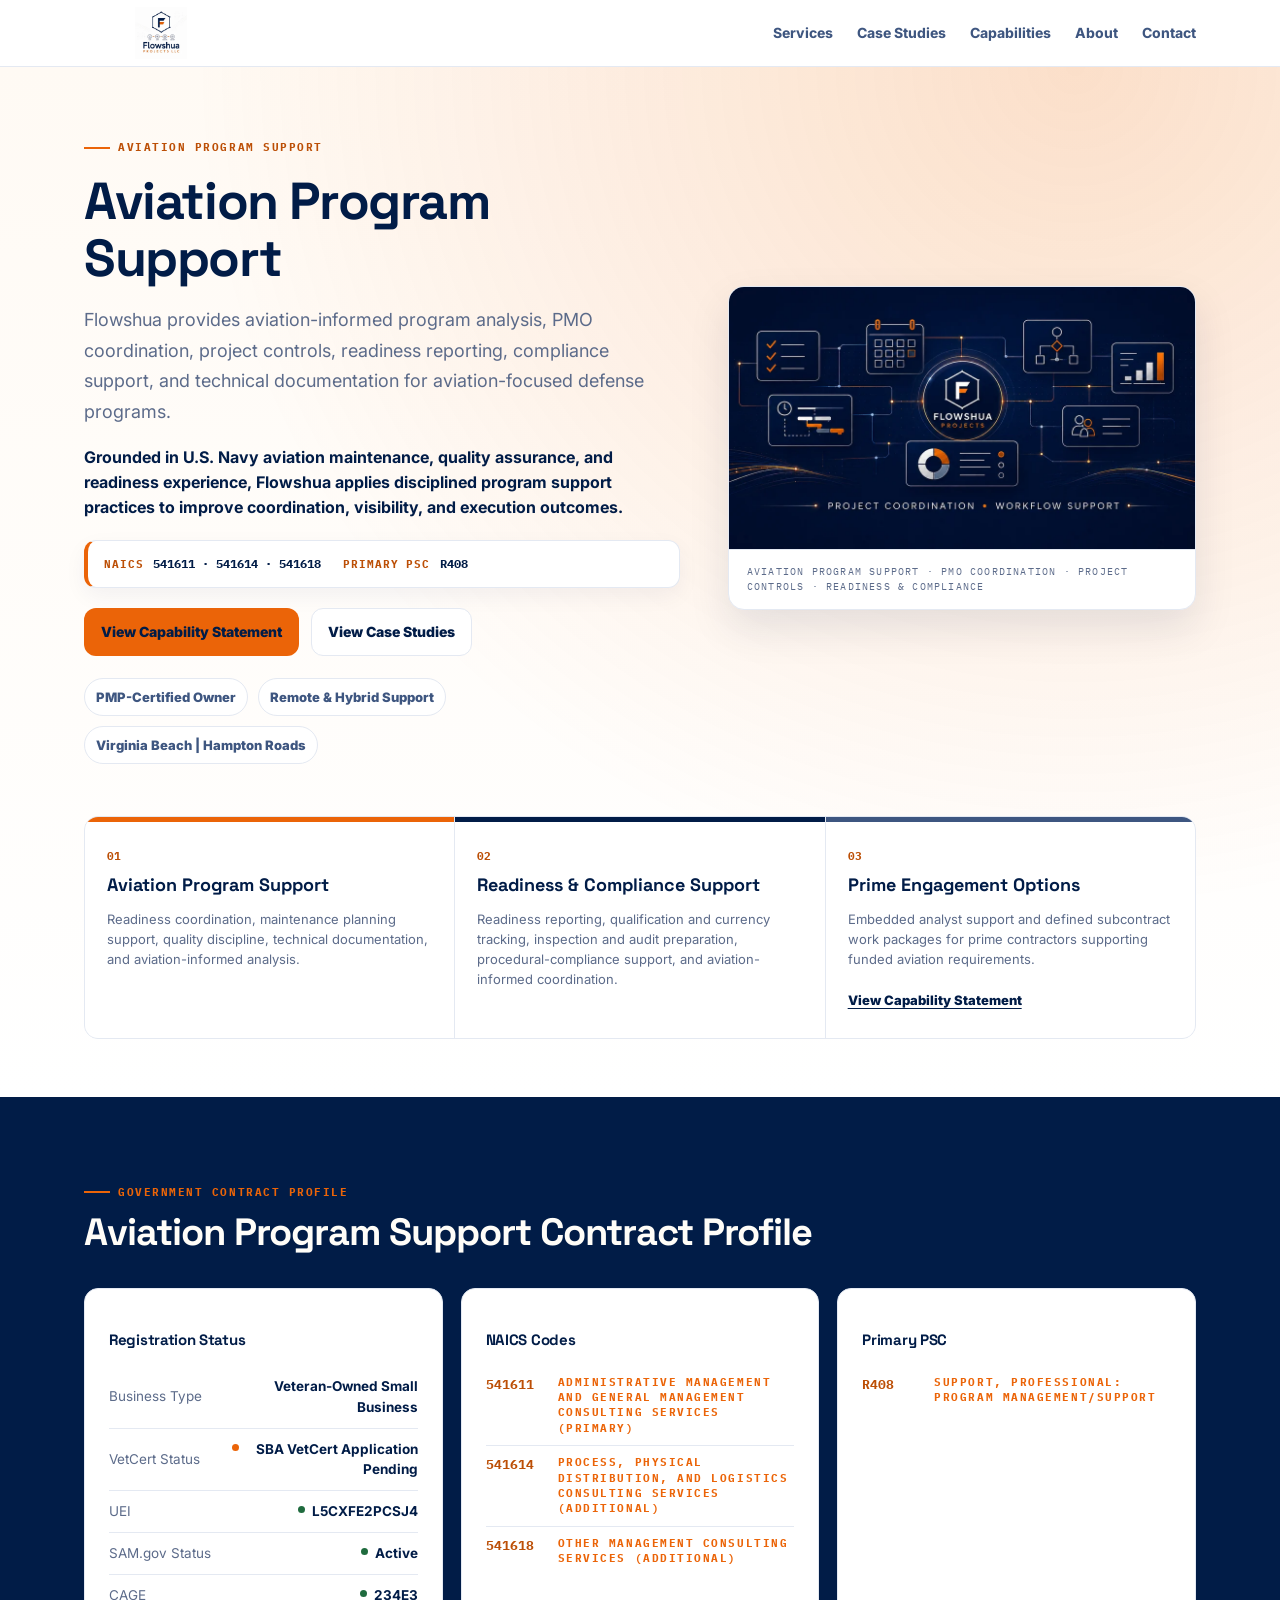
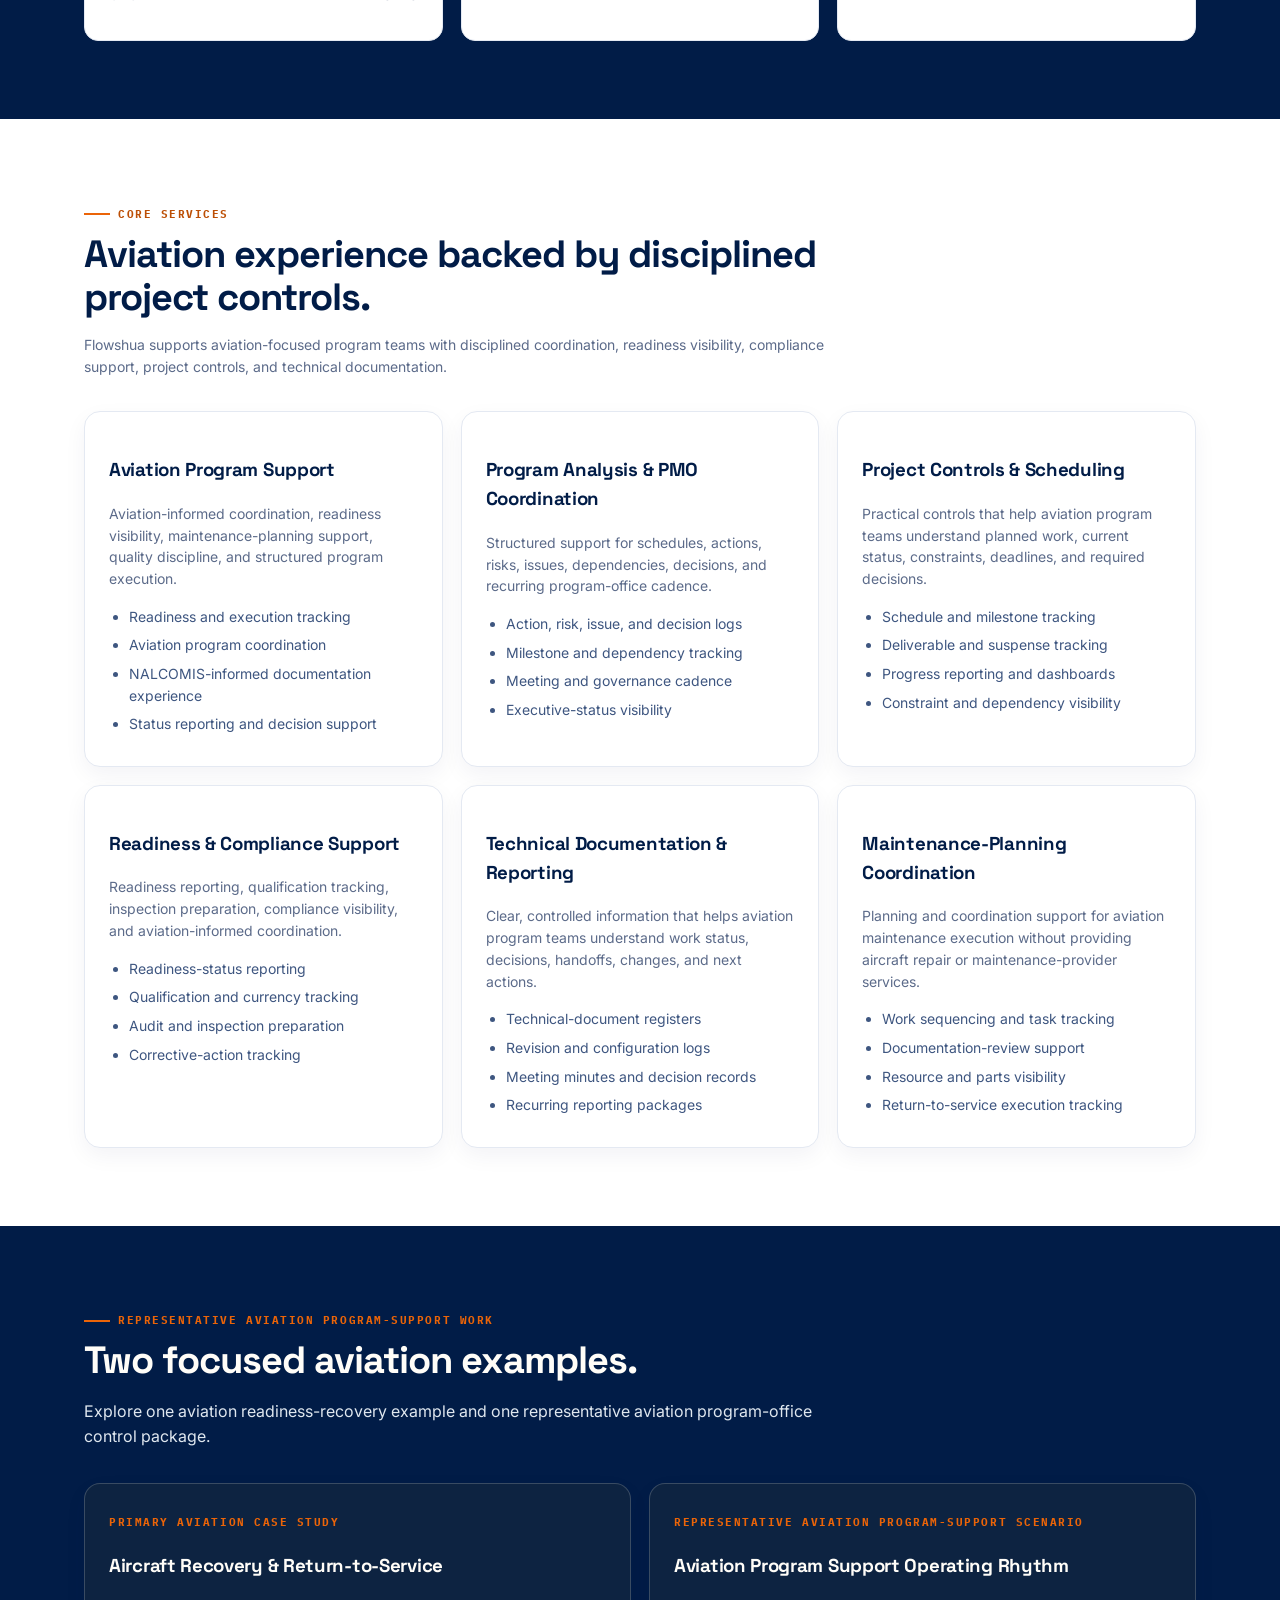
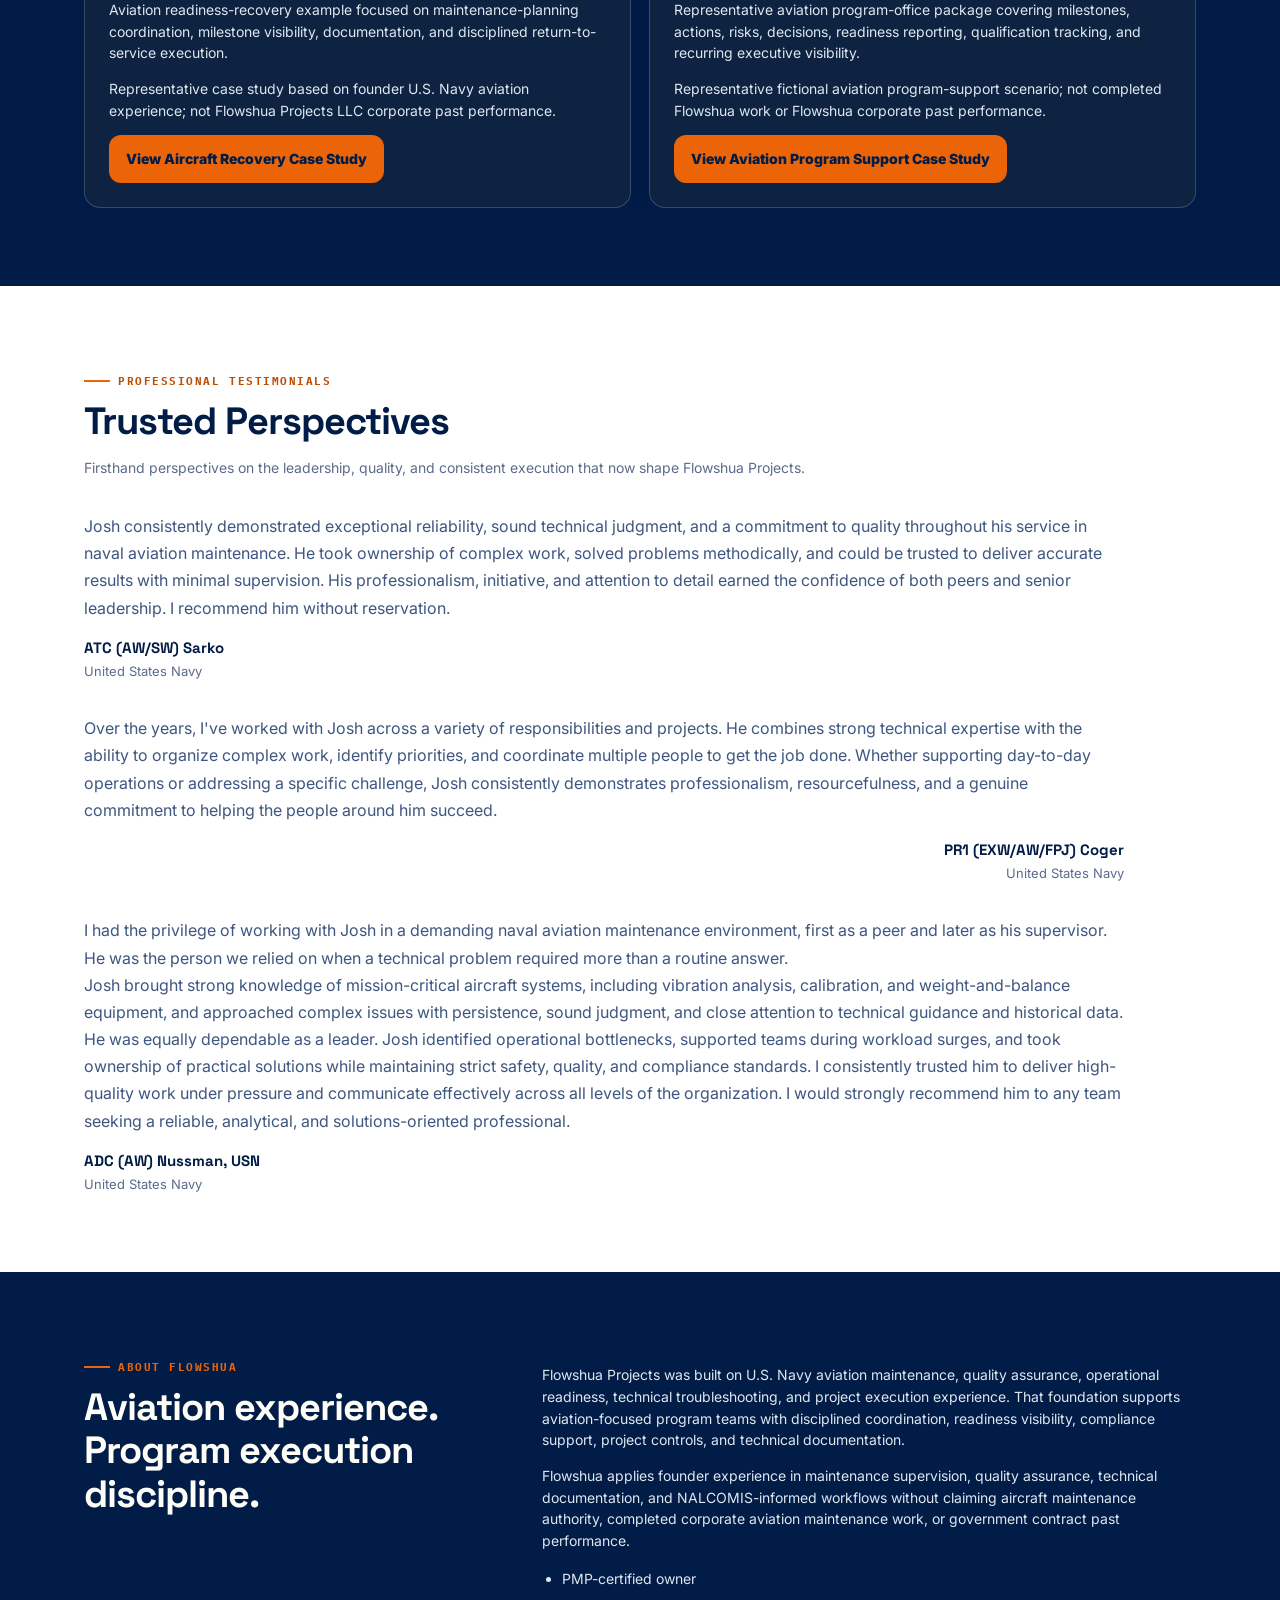
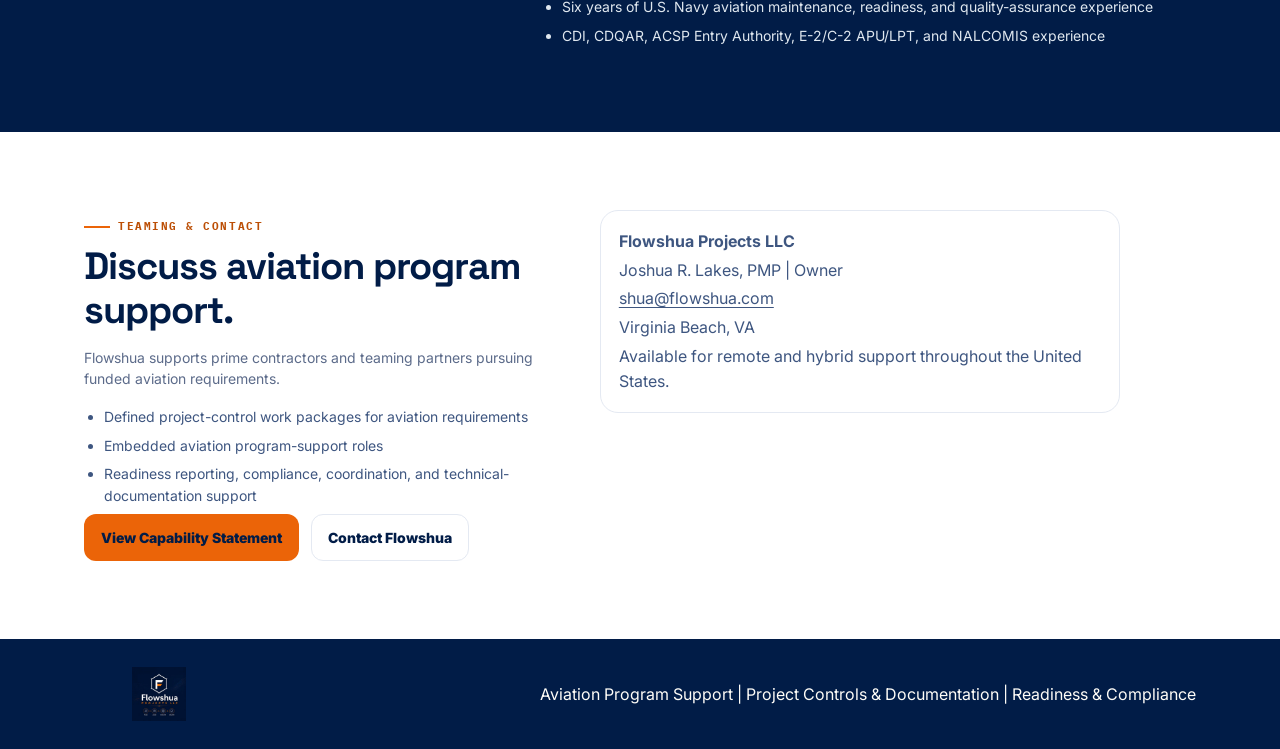
==== index.html @ 69e91bd9 "fix: finalize public aviation site consistency" ====
<!doctype html>
<html lang="en">
<head>
<meta charset="utf-8">
<meta name="viewport" content="width=device-width,initial-scale=1">
<meta name="description" content="Aviation-informed program analysis, PMO coordination, project controls, readiness reporting, compliance support, and technical documentation for aviation-focused defense programs.">
<title>Aviation Program Support | Flowshua Projects</title>
<link rel="canonical" href="https://flowshua.com/">
<meta property="og:type" content="website">
<meta property="og:site_name" content="Flowshua Projects">
<meta property="og:locale" content="en_US">
<meta property="og:title" content="Aviation Program Support | Flowshua Projects">
<meta property="og:description" content="Aviation-informed program analysis, PMO coordination, project controls, readiness reporting, compliance support, and technical documentation for aviation-focused defense programs.">
<meta property="og:url" content="https://flowshua.com/">
<meta property="og:image" content="https://flowshua.com/FLOWSHUA%20Thick%20Banner.PNG">
<meta property="og:image:secure_url" content="https://flowshua.com/FLOWSHUA%20Thick%20Banner.PNG">
<meta property="og:image:type" content="image/png">
<meta property="og:image:width" content="1672">
<meta property="og:image:height" content="941">
<meta property="og:image:alt" content="Flowshua Projects aviation and program support banner">
<meta name="twitter:card" content="summary_large_image">
<meta name="twitter:title" content="Aviation Program Support | Flowshua Projects">
<meta name="twitter:description" content="Aviation-informed program analysis, PMO coordination, project controls, readiness reporting, compliance support, and technical documentation for aviation-focused defense programs.">
<meta name="twitter:url" content="https://flowshua.com/">
<meta name="twitter:image" content="https://flowshua.com/FLOWSHUA%20Thick%20Banner.PNG">
<meta name="twitter:image:alt" content="Flowshua Projects aviation and program support banner">
<script type="application/ld+json">
{
  "@context": "https://schema.org",
  "@type": "Organization",
  "name": "Flowshua Projects LLC",
  "url": "https://flowshua.com/",
  "logo": "https://flowshua.com/assets/optimized/flowshua-logo-320.webp",
  "email": "shua@flowshua.com",
  "address": {
    "@type": "PostalAddress",
    "addressLocality": "Virginia Beach",
    "addressRegion": "Virginia",
    "addressCountry": "US"
  },
  "identifier": {
    "@type": "PropertyValue",
    "propertyID": "UEI",
    "value": "L5CXFE2PCSJ4"
  },
  "naics": [
    "541611",
    "541614",
    "541618"
  ]
}
</script>
<link rel="icon" href="favicon.ico" sizes="any">
<link rel="icon" type="image/png" sizes="32x32" href="assets/favicon-32x32.png">
<link rel="apple-touch-icon" sizes="180x180" href="assets/apple-touch-icon.png">
<link rel="preconnect" href="https://fonts.googleapis.com">
<link rel="preconnect" href="https://fonts.gstatic.com" crossorigin>
<link href="https://fonts.googleapis.com/css2?family=Space+Grotesk:wght@500;600;700&family=Inter:wght@400;500;600;700&family=IBM+Plex+Mono:wght@500;600&display=swap" rel="stylesheet">
<link rel="stylesheet" href="assets/site.css">
<style>
.home-positioning-grid{grid-template-columns:repeat(3,1fr)}
.home-positioning-grid .value-item{border-top:5px solid var(--taupe)}
.home-positioning-grid .aviation-positioning{border-top-color:var(--orange)}
.home-positioning-grid .readiness-positioning{border-top-color:var(--charcoal)}
.home-positioning-grid .prime-positioning{border-top-color:var(--mocha)}
.home-positioning-grid .value-item h2{font-size:18px}
.home-positioning-grid .value-item a{display:inline-flex;margin-top:8px;color:var(--charcoal);font-size:13px;font-weight:850;text-decoration:underline;text-underline-offset:3px}
@media(max-width:820px){.home-positioning-grid{grid-template-columns:1fr}}
</style>
</head>
<body>
<a class="skip-link" href="#main-content">Skip to main content</a>
<header class="site-header">
<div class="wrap nav-inner">
<a class="brand" href="index.html#home" aria-label="Flowshua home">
<img class="brand-logo" src="assets/optimized/flowshua-logo-320.webp" alt="Flowshua Projects logo" width="154" height="52" decoding="async">
</a>
<nav class="nav-links" id="site-links" aria-label="Main navigation">
<a href="index.html#approach">Services</a>
<a href="index.html#portfolio">Case Studies</a>
<a href="/government/">Capabilities</a>
<a href="index.html#about">About</a>
<a href="index.html#contact">Contact</a>
</nav>
<button class="mobile-menu" data-mobile-menu aria-label="Open navigation" aria-expanded="false" aria-controls="site-links">☰</button>
</div>
</header>
<main id="main-content" tabindex="-1">
<section class="hero" id="home">
<div class="wrap hero-top">
<div>
<div class="eyebrow">Aviation Program Support</div>
<h1 id="hero-title">Aviation Program Support</h1>
<p class="lead">Flowshua provides aviation-informed program analysis, PMO coordination, project controls, readiness reporting, compliance support, and technical documentation for aviation-focused defense programs.</p>
<p><strong>Grounded in U.S. Navy aviation maintenance, quality assurance, and readiness experience, Flowshua applies disciplined program support practices to improve coordination, visibility, and execution outcomes.</strong></p>
<dl class="hero-contract-codes" aria-label="Primary federal contracting codes">
<div><dt>NAICS</dt><dd>541611 · 541614 · 541618</dd></div>
<div><dt>Primary PSC</dt><dd>R408</dd></div>
</dl>
<div class="hero-actions">
<a class="button primary" href="/government/" aria-label="View the Flowshua Aviation Program Support Capability Statement">View Capability Statement</a>
<a class="button secondary" href="#portfolio" aria-label="View Flowshua case studies">View Case Studies</a>
</div>
<ul class="cred-row" aria-label="Flowshua credibility highlights">
<li>PMP-Certified Owner</li><li>Remote &amp; Hybrid Support</li><li>Virginia Beach | Hampton Roads</li>
</ul>
</div>
<div class="hero-banner-panel">
<div class="hero-banner-frame"><img src="assets/optimized/flowshua-banner-960.webp" alt="Flowshua aviation program support workflow graphic" width="960" height="540" decoding="async"></div>
<div class="hero-banner-cap">Aviation Program Support · PMO Coordination · Project Controls · Readiness &amp; Compliance</div>
</div>
</div>
<div class="wrap">
<div class="value-grid home-positioning-grid">
<div class="value-item aviation-positioning"><div class="num">01</div><h2>Aviation Program Support</h2><p>Readiness coordination, maintenance planning support, quality discipline, technical documentation, and aviation-informed analysis.</p></div>
<div class="value-item readiness-positioning"><div class="num">02</div><h2>Readiness &amp; Compliance Support</h2><p>Readiness reporting, qualification and currency tracking, inspection and audit preparation, procedural-compliance support, and aviation-informed coordination.</p></div>
<div class="value-item prime-positioning"><div class="num">03</div><h2>Prime Engagement Options</h2><p>Embedded analyst support and defined subcontract work packages for prime contractors supporting funded aviation requirements.</p><a href="/government/">View Capability Statement</a></div>
</div>
</div>
</section>

<section class="section dark" aria-labelledby="federal-profile-title">
<div class="wrap">
<div class="section-head">
<div class="eyebrow">Government Contract Profile</div>
<h2 id="federal-profile-title">Aviation Program Support Contract Profile</h2>
</div>
<div class="gov-teaser-grid">
<div class="gov-teaser-card">
<h3>Registration Status</h3>
<div class="gov-teaser-row"><span class="k">Business Type</span><span class="v">Veteran-Owned Small Business</span></div>
<div class="gov-teaser-row"><span class="k">VetCert Status</span><span class="v pending"><span class="dot"></span>SBA VetCert Application Pending</span></div>
<div class="gov-teaser-row"><span class="k">UEI</span><span class="v active"><span class="dot"></span>L5CXFE2PCSJ4</span></div>
<div class="gov-teaser-row"><span class="k">SAM.gov Status</span><span class="v active"><span class="dot"></span>Active</span></div>
<div class="gov-teaser-row"><span class="k">CAGE</span><span class="v active"><span class="dot"></span>234E3</span></div>
</div>
<div class="gov-teaser-card">
<h3>NAICS Codes</h3>
<div class="gov-teaser-naics"><span class="code">541611</span><span class="label">Administrative Management and General Management Consulting Services (Primary)</span></div>
<div class="gov-teaser-naics"><span class="code">541614</span><span class="label">Process, Physical Distribution, and Logistics Consulting Services (Additional)</span></div>
<div class="gov-teaser-naics"><span class="code">541618</span><span class="label">Other Management Consulting Services (Additional)</span></div>
</div>
<div class="gov-teaser-card">
<h3>Primary PSC</h3>
<div class="gov-teaser-naics"><span class="code">R408</span><span class="label">Support, Professional: Program Management/Support</span></div>
</div>
</div>
</div>
</section>

<section class="section" id="approach">
<div class="wrap">
<div class="section-head">
<div class="eyebrow">Core Services</div>
<h2>Aviation experience backed by disciplined project controls.</h2>
<p class="muted">Flowshua supports aviation-focused program teams with disciplined coordination, readiness visibility, compliance support, project controls, and technical documentation.</p>
</div>
<div class="grid-3 service-grid">
<article class="card service-card"><h3>Aviation Program Support</h3><p class="muted">Aviation-informed coordination, readiness visibility, maintenance-planning support, quality discipline, and structured program execution.</p><ul><li>Readiness and execution tracking</li><li>Aviation program coordination</li><li>NALCOMIS-informed documentation experience</li><li>Status reporting and decision support</li></ul></article>
<article class="card service-card"><h3>Program Analysis &amp; PMO Coordination</h3><p class="muted">Structured support for schedules, actions, risks, issues, dependencies, decisions, and recurring program-office cadence.</p><ul><li>Action, risk, issue, and decision logs</li><li>Milestone and dependency tracking</li><li>Meeting and governance cadence</li><li>Executive-status visibility</li></ul></article>
<article class="card service-card"><h3>Project Controls &amp; Scheduling</h3><p class="muted">Practical controls that help aviation program teams understand planned work, current status, constraints, deadlines, and required decisions.</p><ul><li>Schedule and milestone tracking</li><li>Deliverable and suspense tracking</li><li>Progress reporting and dashboards</li><li>Constraint and dependency visibility</li></ul></article>
<article class="card service-card"><h3>Readiness &amp; Compliance Support</h3><p class="muted">Readiness reporting, qualification tracking, inspection preparation, compliance visibility, and aviation-informed coordination.</p><ul><li>Readiness-status reporting</li><li>Qualification and currency tracking</li><li>Audit and inspection preparation</li><li>Corrective-action tracking</li></ul></article>
<article class="card service-card"><h3>Technical Documentation &amp; Reporting</h3><p class="muted">Clear, controlled information that helps aviation program teams understand work status, decisions, handoffs, changes, and next actions.</p><ul><li>Technical-document registers</li><li>Revision and configuration logs</li><li>Meeting minutes and decision records</li><li>Recurring reporting packages</li></ul></article>
<article class="card service-card"><h3>Maintenance-Planning Coordination</h3><p class="muted">Planning and coordination support for aviation maintenance execution without providing aircraft repair or maintenance-provider services.</p><ul><li>Work sequencing and task tracking</li><li>Documentation-review support</li><li>Resource and parts visibility</li><li>Return-to-service execution tracking</li></ul></article>
</div>
</div>
</section>

<section class="section dark" id="portfolio">
<div class="wrap">
<div class="section-head"><div class="eyebrow">Representative Aviation Program-Support Work</div><h2>Two focused aviation examples.</h2><p>Explore one aviation readiness-recovery example and one representative aviation program-office control package.</p></div>
<div class="grid-2 case-grid">
<article class="card case-card"><div class="label">Primary Aviation Case Study</div><h3>Aircraft Recovery &amp; Return-to-Service</h3><p class="muted">Aviation readiness-recovery example focused on maintenance-planning coordination, milestone visibility, documentation, and disciplined return-to-service execution.</p><p class="note">Representative case study based on founder U.S. Navy aviation experience; not Flowshua Projects LLC corporate past performance.</p><a class="button bronze" href="aircraft-return-to-service/">View Aircraft Recovery Case Study</a></article>
<article class="card case-card"><div class="label">Representative Aviation Program-Support Scenario</div><h3>Aviation Program Support Operating Rhythm</h3><p class="muted">Representative aviation program-office package covering milestones, actions, risks, decisions, readiness reporting, qualification tracking, and recurring executive visibility.</p><p class="note">Representative fictional aviation program-support scenario; not completed Flowshua work or Flowshua corporate past performance.</p><a class="button bronze" href="program-support-operating-rhythm/">View Aviation Program Support Case Study</a></article>
</div>
</div>
</section>
<section class="section testimonials" id="testimonials" aria-labelledby="testimonials-title">
<div class="wrap">
<div class="section-head">
<div class="eyebrow">Professional Testimonials</div>
<h2 id="testimonials-title">Trusted Perspectives</h2>
<p class="muted">Firsthand perspectives on the leadership, quality, and consistent execution that now shape Flowshua Projects.</p>
</div>
<div class="testimonial-grid">
<figure class="testimonial-entry">
<blockquote><p>Josh consistently demonstrated exceptional reliability, sound technical judgment, and a commitment to quality throughout his service in naval aviation maintenance. He took ownership of complex work, solved problems methodically, and could be trusted to deliver accurate results with minimal supervision. His professionalism, initiative, and attention to detail earned the confidence of both peers and senior leadership. I recommend him without reservation.</p></blockquote>
<figcaption>
<strong>ATC (AW/SW) Sarko</strong>
<span>United States Navy</span>
</figcaption>
</figure>
<figure class="testimonial-entry">
<blockquote><p>Over the years, I've worked with Josh across a variety of responsibilities and projects. He combines strong technical expertise with the ability to organize complex work, identify priorities, and coordinate multiple people to get the job done. Whether supporting day-to-day operations or addressing a specific challenge, Josh consistently demonstrates professionalism, resourcefulness, and a genuine commitment to helping the people around him succeed.</p></blockquote>
<figcaption>
<strong>PR1 (EXW/AW/FPJ) Coger</strong>
<span>United States Navy</span>
</figcaption>
</figure>
<figure class="testimonial-entry">
<blockquote><p>I had the privilege of working with Josh in a demanding naval aviation maintenance environment, first as a peer and later as his supervisor. He was the person we relied on when a technical problem required more than a routine answer.</p><p>Josh brought strong knowledge of mission-critical aircraft systems, including vibration analysis, calibration, and weight-and-balance equipment, and approached complex issues with persistence, sound judgment, and close attention to technical guidance and historical data.</p><p>He was equally dependable as a leader. Josh identified operational bottlenecks, supported teams during workload surges, and took ownership of practical solutions while maintaining strict safety, quality, and compliance standards. I consistently trusted him to deliver high-quality work under pressure and communicate effectively across all levels of the organization. I would strongly recommend him to any team seeking a reliable, analytical, and solutions-oriented professional.</p></blockquote>
<figcaption>
<strong>ADC (AW) Nussman, USN</strong>
<span>United States Navy</span>
</figcaption>
</figure>
</div>
</div>
</section>
<section class="section dark" id="about"><div class="wrap info-grid"><div><div class="eyebrow">About Flowshua</div><h2>Aviation experience. Program execution discipline.</h2></div><div><p class="muted">Flowshua Projects was built on U.S. Navy aviation maintenance, quality assurance, operational readiness, technical troubleshooting, and project execution experience. That foundation supports aviation-focused program teams with disciplined coordination, readiness visibility, compliance support, project controls, and technical documentation.</p><p class="muted">Flowshua applies founder experience in maintenance supervision, quality assurance, technical documentation, and NALCOMIS-informed workflows without claiming aircraft maintenance authority, completed corporate aviation maintenance work, or government contract past performance.</p><ul class="credential-list"><li>PMP-certified owner</li><li>Six years of U.S. Navy aviation maintenance, readiness, and quality-assurance experience</li><li>CDI, CDQAR, ACSP Entry Authority, E-2/C-2 APU/LPT, and NALCOMIS experience</li></ul></div></div></section>
<section class="section" id="contact"><div class="wrap contact-grid"><div><div class="eyebrow">Teaming &amp; Contact</div><h2>Discuss aviation program support.</h2><p class="muted">Flowshua supports prime contractors and teaming partners pursuing funded aviation requirements.</p><ul class="credential-list"><li>Defined project-control work packages for aviation requirements</li><li>Embedded aviation program-support roles</li><li>Readiness reporting, compliance, coordination, and technical-documentation support</li></ul><div class="actions"><a class="button primary" href="/government/">View Capability Statement</a><a class="button secondary" href="mailto:shua@flowshua.com">Contact Flowshua</a></div></div><div><div class="contact-card"><strong>Flowshua Projects LLC</strong><span>Joshua R. Lakes, PMP | Owner</span><a href="mailto:shua@flowshua.com">shua@flowshua.com</a><span>Virginia Beach, VA</span><span>Available for remote and hybrid support throughout the United States.</span></div></div></div></section>
</main>
<footer class="site-footer"><div class="wrap foot"><img class="footer-logo" src="assets/optimized/flowshua-logo-dark-320.webp" alt="Flowshua Projects aviation program support company logo" width="150" height="54" loading="lazy" decoding="async"><span>Aviation Program Support | Project Controls &amp; Documentation | Readiness &amp; Compliance</span></div></footer>
<script src="assets/site.js"></script>
</body>
</html>
---- assets/site.css ----
:root{--charcoal:#011C47;--mocha:#3E5680;--bronze:#EB6408;--bronze-text:#EB6408;--orange-text:#BC4F06;--sand:#FBD9BC;--orange:#EB6408;--ivory:#FFFFFF;--taupe:#E4E9F2;--stone:#5C6B8A;--paper:#FFFFFF;--bg-tint:#F5F7FB;--ok-bg:#E3F3E9;--ok:#1F6B3E;--watch-bg:#FDEFD9;--watch:#8A4A0A;--risk-bg:#FBE3DD;--risk:#8C2E1E;--review-bg:#E9EEF6;--review:#2F4569;--shadow:0 18px 42px rgba(1,28,71,.10)}
*{box-sizing:border-box}html{scroll-behavior:smooth}body{margin:0;font-family:Inter,ui-sans-serif,system-ui,-apple-system,BlinkMacSystemFont,"Segoe UI",sans-serif;background:var(--ivory);color:var(--charcoal);line-height:1.55}a{color:inherit;text-decoration:none}img{max-width:100%;height:auto}.wrap{max-width:1160px;margin:0 auto;padding:0 24px}.site-header{position:sticky;top:0;z-index:30;background:rgba(255,255,255,.92);backdrop-filter:blur(14px);border-bottom:1px solid var(--taupe)}.nav-inner{height:66px;display:flex;align-items:center;justify-content:space-between;gap:22px}.brand{display:flex;align-items:center;gap:12px;font-weight:850}.brand-logo{display:block;width:154px;max-height:52px;object-fit:contain}.footer-logo{width:150px;max-height:54px;object-fit:contain}.nav-links{display:flex;gap:24px;align-items:center;font-size:14px;font-weight:750;color:var(--mocha)}.nav-links a:hover{color:var(--orange-text)}.mobile-menu{display:none;background:transparent;border:0;color:var(--charcoal);font-size:26px}.button,.nav-cta{display:inline-flex;align-items:center;justify-content:center;gap:8px;border-radius:12px;padding:12px 16px;font-weight:850;font-size:14px;border:1px solid transparent;cursor:pointer;transition:transform .18s ease,box-shadow .18s ease,border-color .18s ease,background .18s ease}.button.primary,.nav-cta,.button.bronze{background:var(--orange);color:var(--charcoal)}.button.secondary{background:var(--paper);border-color:var(--taupe);color:var(--charcoal)}.button:hover,.nav-cta:hover,.card:hover{transform:translateY(-2px);box-shadow:var(--shadow)}:focus-visible{outline:3px solid rgba(235,100,8,.55);outline-offset:3px}.hero{padding:64px 0 58px;background:radial-gradient(circle at 85% 8%,rgba(235,100,8,.10),transparent 30%),linear-gradient(180deg,#fbfcfe,var(--ivory))}.hero-grid,.hero-top{display:grid;grid-template-columns:1.12fr .88fr;gap:48px;align-items:center}h1,h2,h3{font-family:'Space Grotesk',Inter,ui-sans-serif,sans-serif}.eyebrow,.label{display:inline-flex;align-items:center;gap:8px;text-transform:uppercase;letter-spacing:.14em;color:var(--orange-text);font-size:11px;font-weight:700;font-family:'IBM Plex Mono',ui-monospace,monospace}.eyebrow:before{content:"";width:26px;height:2px;background:var(--bronze)}h1{font-size:clamp(34px,4.6vw,52px);line-height:1.1;letter-spacing:-1.4px;margin:16px 0 18px}h2{font-size:clamp(26px,3.2vw,38px);line-height:1.15;letter-spacing:-1px;margin:10px 0 12px}h3{letter-spacing:-.3px}.lead{font-size:18px;color:var(--stone);max-width:680px;line-height:1.7}.hero-actions,.actions{display:flex;flex-wrap:wrap;gap:12px}.note,.muted{color:var(--stone);font-size:14px}.section{padding:78px 0}.section.alt,.tint{background:var(--bg-tint)}.section.dark{background:var(--charcoal);color:#fffdf8}.section.dark .eyebrow,.section.dark .label{color:var(--bronze)}.section.dark .muted,.section.dark p,.section.dark .credential-list{color:#dfe7ef}.section-head{max-width:760px;margin-bottom:34px}.grid-3{display:grid;grid-template-columns:repeat(3,1fr);gap:18px}.grid-4{display:grid;grid-template-columns:repeat(4,1fr);gap:18px}.grid-2{display:grid;grid-template-columns:repeat(2,1fr);gap:18px}.card{background:var(--paper);border:1px solid var(--taupe);border-radius:16px;padding:24px;box-shadow:0 8px 22px rgba(1,28,71,.05);transition:.18s ease}.check-list{margin:14px 0 0;padding-left:20px;color:var(--mocha);font-weight:750}.check-list li{margin:7px 0}.dark .card{background:#0d2341;border-color:rgba(255,253,248,.18)}.tags{display:flex;flex-wrap:wrap;gap:8px;margin:16px 0}.tag{background:#FDEFD9;border:1px solid var(--taupe);color:var(--mocha);border-radius:999px;padding:6px 9px;font-size:12px;font-weight:800}.status{display:inline-flex;align-items:center;gap:6px;border-radius:999px;padding:6px 9px;font-size:12px;font-weight:850}.status.ok{background:var(--ok-bg);color:var(--ok)}.status.watch{background:var(--watch-bg);color:var(--watch)}.status.risk{background:var(--risk-bg);color:var(--risk)}.status.review{background:var(--review-bg);color:var(--review)}.featured{background:var(--paper);border:1px solid var(--taupe);border-radius:24px;padding:24px;margin-bottom:26px}.segmented{display:grid;grid-template-columns:repeat(3,1fr);gap:8px;margin-bottom:18px}.segmented button,.tab-list button,.phase-list button{border:1px solid var(--taupe);background:var(--paper);border-radius:12px;padding:11px 12px;color:var(--mocha);font-weight:850;cursor:pointer}.segmented button[aria-selected=true],.tab-list button[aria-selected=true],.phase-list button[aria-selected=true]{background:var(--charcoal);color:#fff;border-color:var(--charcoal)}.project-shell{padding:50px 0}.project-hero{background:linear-gradient(180deg,#fffaf4,var(--ivory));border-bottom:1px solid var(--taupe);padding:56px 0}.boundary{background:#FDEFD9;border:1px solid var(--sand);border-radius:16px;padding:16px;color:var(--mocha)}.info-grid{display:grid;grid-template-columns:.8fr 1.2fr;gap:22px;align-items:start}.related{display:grid;grid-template-columns:repeat(2,1fr);gap:18px}.site-footer{background:var(--charcoal);color:#fffdf8;padding:28px 0}.foot{display:flex;align-items:center;justify-content:space-between;gap:16px;flex-wrap:wrap}.doc-grid{display:grid;grid-template-columns:repeat(5,1fr);gap:14px}.doc-icon{font-size:34px;background:#FDEFD9;border-radius:14px;padding:20px;text-align:center}.logo-panel{background:var(--paper);border:1px solid var(--taupe);border-radius:24px;padding:28px;box-shadow:var(--shadow)}.hero-banner-panel{overflow:hidden;background:#fff;border:1px solid var(--taupe);border-radius:16px;box-shadow:var(--shadow);color:var(--charcoal)}.hero-banner-panel .muted{color:var(--stone)}.hero-banner-frame{overflow:hidden;background:#fff;margin-bottom:0}.hero-banner-frame img{display:block;width:100%;max-height:420px;object-fit:cover;object-position:center}.hero-banner-cap{padding:14px 18px;border-top:1px solid var(--taupe);font-family:'IBM Plex Mono',ui-monospace,monospace;font-size:10px;letter-spacing:.12em;text-transform:uppercase;color:var(--stone)}
@media(max-width:900px){.hero-grid,.hero-top,.info-grid,.grid-4,.grid-3,.grid-2,.related{grid-template-columns:1fr}.hero-banner-panel{margin-top:32px}.doc-grid{grid-template-columns:repeat(2,1fr)}.segmented{grid-template-columns:1fr}.nav-links,.nav-cta{display:none}.mobile-menu{display:block}.nav-links.mobile-open{display:flex;position:absolute;top:66px;left:0;right:0;flex-direction:column;align-items:stretch;background:var(--paper);padding:16px 24px;border-bottom:1px solid var(--taupe)}}@media(max-width:560px){.wrap{padding:0 16px}.hero,.section{padding:56px 0}.doc-grid{grid-template-columns:1fr}.brand-logo{width:132px}h1{letter-spacing:-1.5px}}
.help-list{display:grid;grid-template-columns:repeat(2,1fr);gap:12px}.help-list div{background:var(--paper);border:1px solid var(--taupe);border-radius:16px;padding:16px;color:var(--mocha);font-weight:750}.screenshot-stack{display:grid;gap:28px}.screenshot-card{background:var(--paper);border:1px solid var(--taupe);border-radius:24px;overflow:hidden;box-shadow:var(--shadow)}.screenshot-copy{padding:24px 24px 10px}.screenshot-card img{display:block;width:100%;border-top:1px solid var(--taupe);background:#fff}.download-row{display:flex;flex-wrap:wrap;gap:12px}@media(max-width:900px){.help-list{grid-template-columns:1fr}}
.cred-row{display:flex;flex-wrap:wrap;gap:10px;margin:22px 0 0;padding:0;list-style:none}.cred-row li{background:var(--paper);border:1px solid var(--taupe);border-radius:999px;color:var(--mocha);font-size:13px;font-weight:850;padding:8px 11px}.statement-section{padding:36px 0}.statement{font-size:clamp(20px,2.4vw,30px);line-height:1.35;margin:0;color:var(--charcoal);font-weight:850;max-width:980px}.service-grid{align-items:stretch}.service-card ul,.credential-list{margin:16px 0 0;padding-left:20px;color:var(--mocha);font-size:14px}.service-card li,.credential-list li{margin:7px 0}.tool-list{display:grid;grid-template-columns:repeat(6,1fr);gap:12px}.tool-list span{background:var(--paper);border:1px solid var(--taupe);border-radius:16px;padding:16px;text-align:center;font-weight:850;color:var(--mocha)}.case-grid{align-items:stretch}.flagship-card{margin-bottom:20px;border-color:rgba(245,124,32,.55);box-shadow:0 22px 52px rgba(0,0,0,.18)}.flagship-card h3{font-size:clamp(28px,3vw,40px);margin:10px 0}.secondary-case-grid{margin-top:0}.case-card dl,.data-list{margin:0}.case-card dt,.data-list dt{font-weight:900;color:var(--charcoal);margin-top:14px}.dark .case-card dt{color:#fffaf4}.case-card dd,.data-list dd{margin:4px 0 0;color:var(--stone);font-size:14px}.dark .case-card dd{color:#d7cec3}.contact-card{display:grid;gap:4px;background:var(--paper);border:1px solid var(--taupe);border-radius:18px;padding:18px;margin:18px 0;color:var(--mocha);max-width:520px}.contact-card a{text-decoration:underline;text-underline-offset:3px}.data-list{display:grid;grid-template-columns:minmax(110px,.48fr) 1fr;gap:10px 16px}.data-list dt{margin:0;color:var(--bronze)}.data-list dd{margin:0}.capability-box{display:flex;align-items:center;justify-content:space-between;gap:22px;background:var(--paper);border:1px solid var(--taupe);border-radius:24px;padding:28px;box-shadow:var(--shadow)}.gov-profile{background:var(--charcoal);color:#fffdf8;border-top:4px solid var(--orange);padding-bottom:68px}.gov-profile .section-head{margin-bottom:24px}.gov-profile .section-head h2{font-size:clamp(24px,2.8vw,36px)}.gov-profile .eyebrow,.gov-profile h2,.gov-profile .gov-codes-card .data-list dt,.gov-profile .gov-psc-card .data-list dt{color:var(--orange)}.gov-profile .eyebrow:before{background:var(--orange)}.gov-profile .card{background:rgba(20,52,90,.72);border-color:rgba(245,124,32,.38);box-shadow:none;padding:28px}.gov-profile .data-list dt{color:#f8f4ea}.gov-profile .credential-list,.gov-profile .data-list dd{color:#fffdf8}.gov-profile .muted,.gov-profile p{color:#dfe7ef}.gov-profile .credential-list li{color:#f8f4ea}.gov-profile-grid{align-items:stretch}.gov-psc-card{display:flex;flex-direction:column;justify-content:center}.differentiators{background:var(--ivory);padding-top:68px}.version-label{display:inline-flex;margin:12px 0 0;border:1px solid var(--taupe);border-radius:999px;padding:6px 10px;color:var(--mocha);font-size:13px;font-weight:850;background:var(--paper)}@media(max-width:1100px){.tool-list{grid-template-columns:repeat(3,1fr)}.service-grid{grid-template-columns:repeat(2,1fr)}}@media(max-width:900px){.capability-box{align-items:flex-start;flex-direction:column}.data-list{grid-template-columns:1fr}.tool-list{grid-template-columns:repeat(2,1fr)}}@media(max-width:560px){.tool-list{grid-template-columns:1fr}.cred-row li{width:100%}}

/* Homepage light hero + value grid + gov teaser */
.value-grid{display:grid;grid-template-columns:repeat(4,1fr);gap:1px;background:var(--taupe);border:1px solid var(--taupe);border-radius:14px;overflow:hidden;margin-top:52px}
.value-item{background:#fff;padding:26px 22px}
.value-item .num{font-family:'IBM Plex Mono',ui-monospace,monospace;font-size:11px;color:var(--orange-text);font-weight:700;margin-bottom:10px}
.value-item h2{font-family:'Space Grotesk',Inter,sans-serif;font-size:15px;font-weight:700;letter-spacing:normal;margin:0 0 8px}
.value-item p{font-size:13px;color:var(--stone);line-height:1.55}
@media(max-width:820px){.value-grid{grid-template-columns:repeat(2,1fr)}}
@media(max-width:520px){.value-grid{grid-template-columns:1fr}}
.gov-teaser-grid{display:grid;grid-template-columns:repeat(3,1fr);gap:18px;margin-top:32px}
.gov-teaser-card{background:#fff;border:1px solid var(--taupe);border-radius:14px;padding:24px;color:var(--charcoal)}
.gov-teaser-card h3{font-size:15px;font-weight:700;margin-bottom:14px}
.gov-teaser-row{display:flex;justify-content:space-between;align-items:center;gap:12px;padding:10px 0;border-top:1px solid var(--taupe);font-size:13.5px}
.gov-teaser-row:first-of-type{border-top:none}
.gov-teaser-row .k{color:var(--stone)}
.gov-teaser-row .v{font-weight:700;display:flex;align-items:flex-start;gap:7px;text-align:right;max-width:60%}
.gov-teaser-row .v .dot{width:7px;height:7px;border-radius:50%;margin-top:5px;flex:none}
.gov-teaser-row .v.pending .dot{background:var(--orange)}
.gov-teaser-row .v.active .dot{background:var(--ok)}
.gov-teaser-naics{padding:9px 0;border-top:1px solid var(--taupe);font-size:13px;display:flex;gap:12px}
.gov-teaser-naics:first-of-type{border-top:none}
.gov-teaser-naics .code{font-family:'IBM Plex Mono',ui-monospace,monospace;color:var(--orange-text);font-weight:700;flex:none;width:60px}
.gov-teaser-naics .label{color:var(--stone);line-height:1.4}
@media(max-width:900px){.gov-teaser-grid{grid-template-columns:1fr}}
.hero-contract-codes{display:flex;flex-wrap:wrap;gap:10px 22px;margin:20px 0;padding:14px 16px;background:var(--paper);border:1px solid var(--taupe);border-left:4px solid var(--orange);border-radius:12px;box-shadow:0 8px 22px rgba(1,28,71,.05)}
.hero-contract-codes div{display:flex;align-items:baseline;gap:10px}
.hero-contract-codes dt{font-family:'IBM Plex Mono',ui-monospace,monospace;color:var(--orange-text);font-size:11px;font-weight:700;letter-spacing:.08em;text-transform:uppercase}
.hero-contract-codes dd{margin:0;color:var(--charcoal);font-family:'IBM Plex Mono',ui-monospace,monospace;font-size:12px;font-weight:700}
@media(max-width:560px){.hero-contract-codes{display:grid;gap:8px}.hero-contract-codes div{align-items:flex-start}.hero-contract-codes dd{line-height:1.55}}
.contact-grid{display:grid;grid-template-columns:.9fr 1.1fr;gap:28px;align-items:start}.contact-grid .contact-card{margin-top:0}
@media(max-width:900px){.contact-grid{grid-template-columns:1fr}}

@media(max-width:900px){.service-grid{grid-template-columns:1fr}}
.testimonials{background:var(--paper)}
.testimonial-grid{display:grid;grid-template-columns:1fr;gap:34px;max-width:1040px}
.testimonial-entry{min-width:0;margin:0}
.testimonial-entry blockquote{margin:0 0 14px}
.testimonial-entry blockquote p{margin:0;color:var(--mocha);font-size:16px;line-height:1.7}
.testimonial-entry figcaption{display:grid;gap:2px}
.testimonial-entry:nth-child(even) figcaption{text-align:right}
.testimonial-entry figcaption strong{color:var(--charcoal);font-family:'Space Grotesk',Inter,sans-serif;font-size:15px}
.testimonial-entry figcaption span{color:var(--stone);font-size:13px}
@media(max-width:760px){.testimonial-grid{gap:30px}.testimonial-entry blockquote p{font-size:15px}.testimonial-entry figcaption strong{font-size:14px}}
.skip-link{position:fixed;top:8px;left:8px;z-index:1000;padding:10px 14px;border-radius:10px;background:var(--charcoal);color:#fff;font-weight:850;transform:translateY(-160%);transition:transform .18s ease}.skip-link:focus{transform:translateY(0)}.sr-only{position:absolute!important;width:1px!important;height:1px!important;padding:0!important;margin:-1px!important;overflow:hidden!important;clip:rect(0,0,0,0)!important;white-space:nowrap!important;border:0!important}.metric-value{font-size:28px;font-weight:850;line-height:1.2;margin:6px 0}.metric.primary .metric-value{font-size:clamp(34px,4vw,46px);color:var(--watch)}.metric.secondary .metric-value{font-size:22px;color:var(--stone)}.metric-status-value{margin:6px 0}.mobile-menu{min-width:44px;min-height:44px;align-items:center;justify-content:center;padding:0}@media(max-width:900px){.mobile-menu{display:flex}}@media(prefers-reduced-motion:reduce){html{scroll-behavior:auto}.skip-link,.button,.nav-cta,.card{transition:none}.button:hover,.nav-cta:hover,.card:hover{transform:none}}
.tab-list button[aria-pressed=true],.phase-list button[aria-pressed=true]{background:var(--charcoal);color:#fff;border-color:var(--charcoal)}

/* Shared orange glow at the top of primary page content. */
.hero,.project-hero{background:radial-gradient(ellipse at 84% 0%,rgba(235,100,8,.18),transparent 58%),linear-gradient(180deg,#fffaf4,var(--ivory))}
@media(max-width:760px){.hero,.project-hero{background:radial-gradient(ellipse at 86% 0%,rgba(235,100,8,.20),transparent 62%),linear-gradient(180deg,#fffaf4,var(--ivory))}}

/* Capability statement document page */
.capability-page-header{background:radial-gradient(ellipse at 84% 0%,rgba(235,100,8,.18),transparent 58%),linear-gradient(180deg,#fffaf4,var(--ivory));border-bottom:1px solid var(--taupe);padding:48px 0 42px}.capability-page-intro{max-width:1180px}.capability-page-intro h1{margin-bottom:12px}.capability-page-intro .lead{max-width:900px;margin-bottom:0}.document-actions{display:flex;flex-wrap:wrap;gap:12px;margin-top:24px}.capability-document-section{background:#e9edf2;padding:48px 0}.capability-document-wrap{width:100%;max-width:1160px}.capability-preview-link{display:block;width:100%;max-width:900px;margin:0 auto;background:#fff;border:1px solid rgba(1,28,71,.18);box-shadow:0 20px 50px rgba(1,28,71,.16)}.capability-preview-link:focus-visible{outline:4px solid var(--orange);outline-offset:4px}.capability-preview-link img{display:block;width:100%;height:auto}.capability-contact{padding:54px 0}.capability-contact-card{display:flex;align-items:center;justify-content:space-between;gap:32px;background:var(--paper);border:1px solid var(--taupe);border-left:5px solid var(--orange);border-radius:16px;padding:28px 30px}.capability-contact-card h2{font-size:clamp(24px,2.5vw,32px);margin:0 0 8px}.capability-contact-card p{color:var(--stone);margin:0;max-width:760px}.capability-contact-card .button{flex:none}
@media(max-width:900px){.capability-page-header{padding:42px 0 36px}.capability-document-section{padding:32px 0}.capability-contact-card{align-items:flex-start;flex-direction:column}}
@media(max-width:560px){.capability-page-header{padding:36px 0 32px}.document-actions{display:grid}.document-actions .button{width:100%}.capability-document-section{padding:20px 0}.capability-contact{padding:40px 0}.capability-contact-card{padding:24px 20px}.capability-contact-card .button{width:100%}}
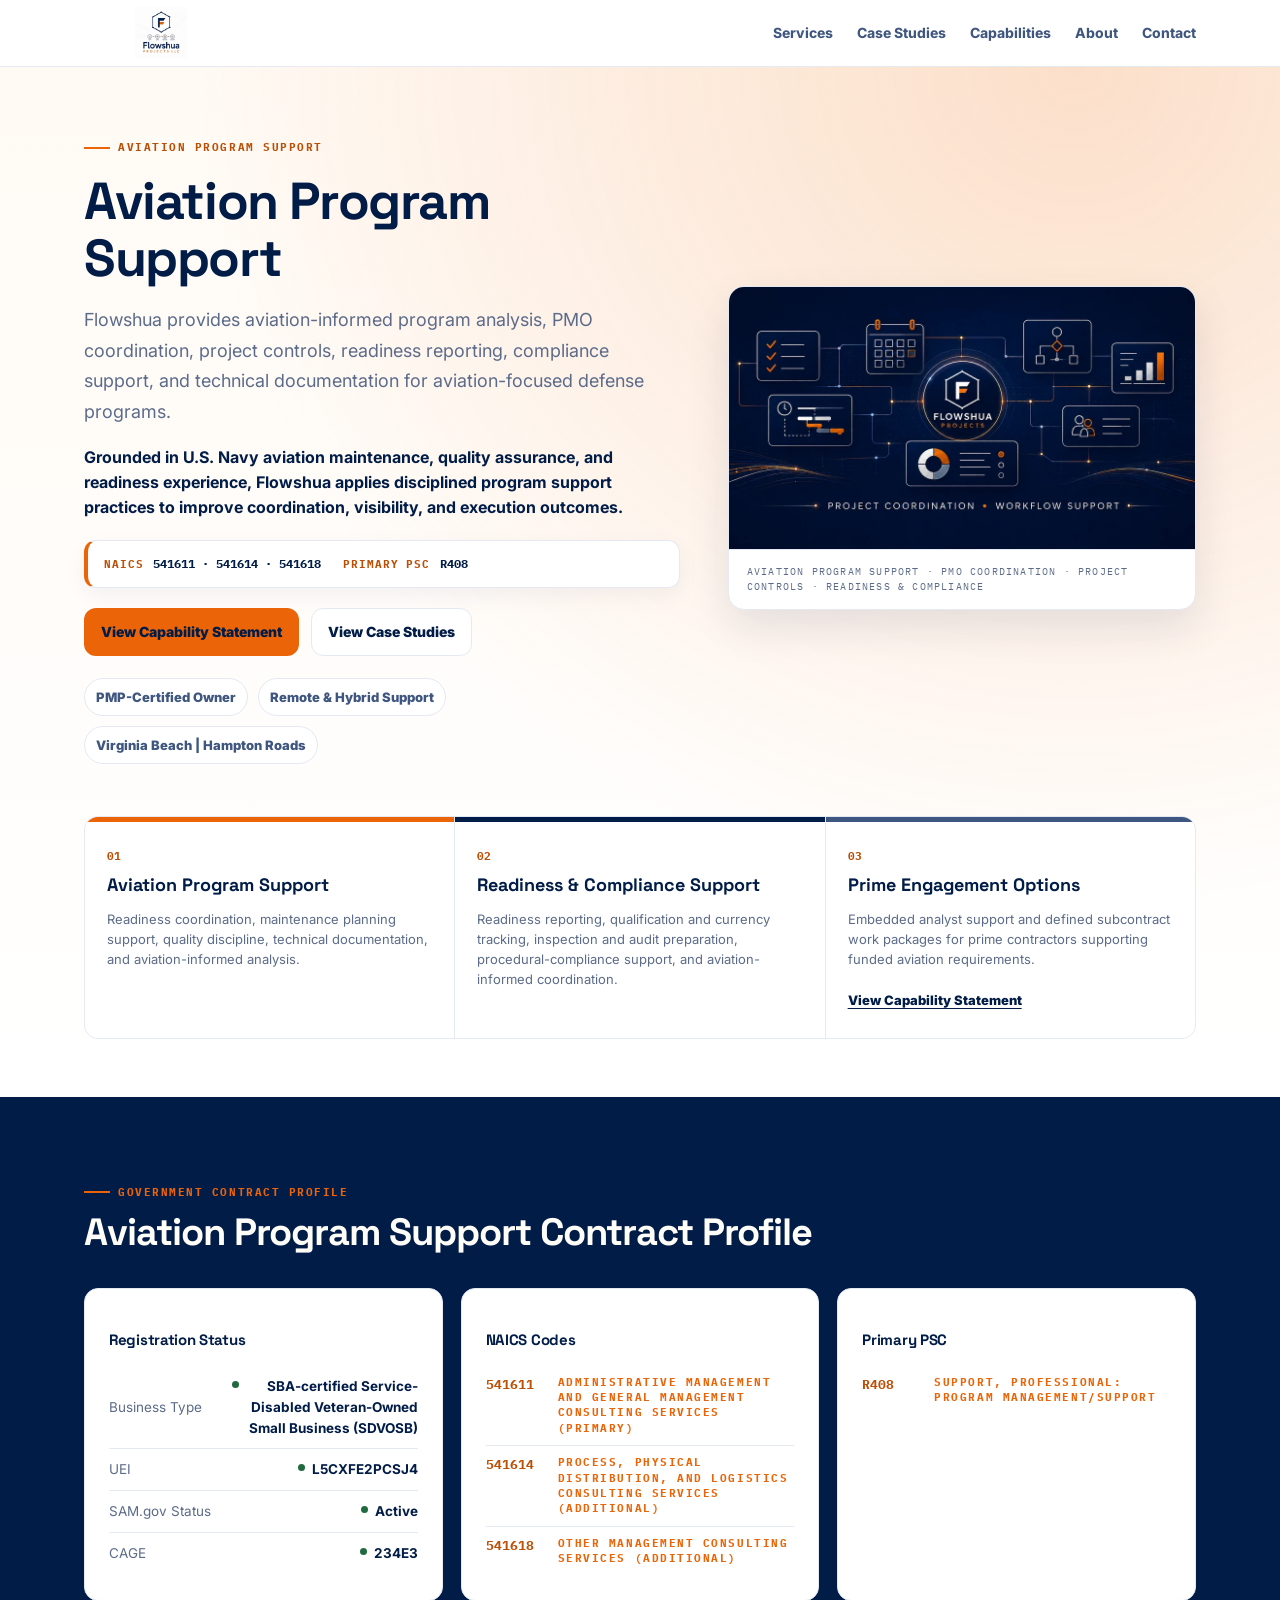
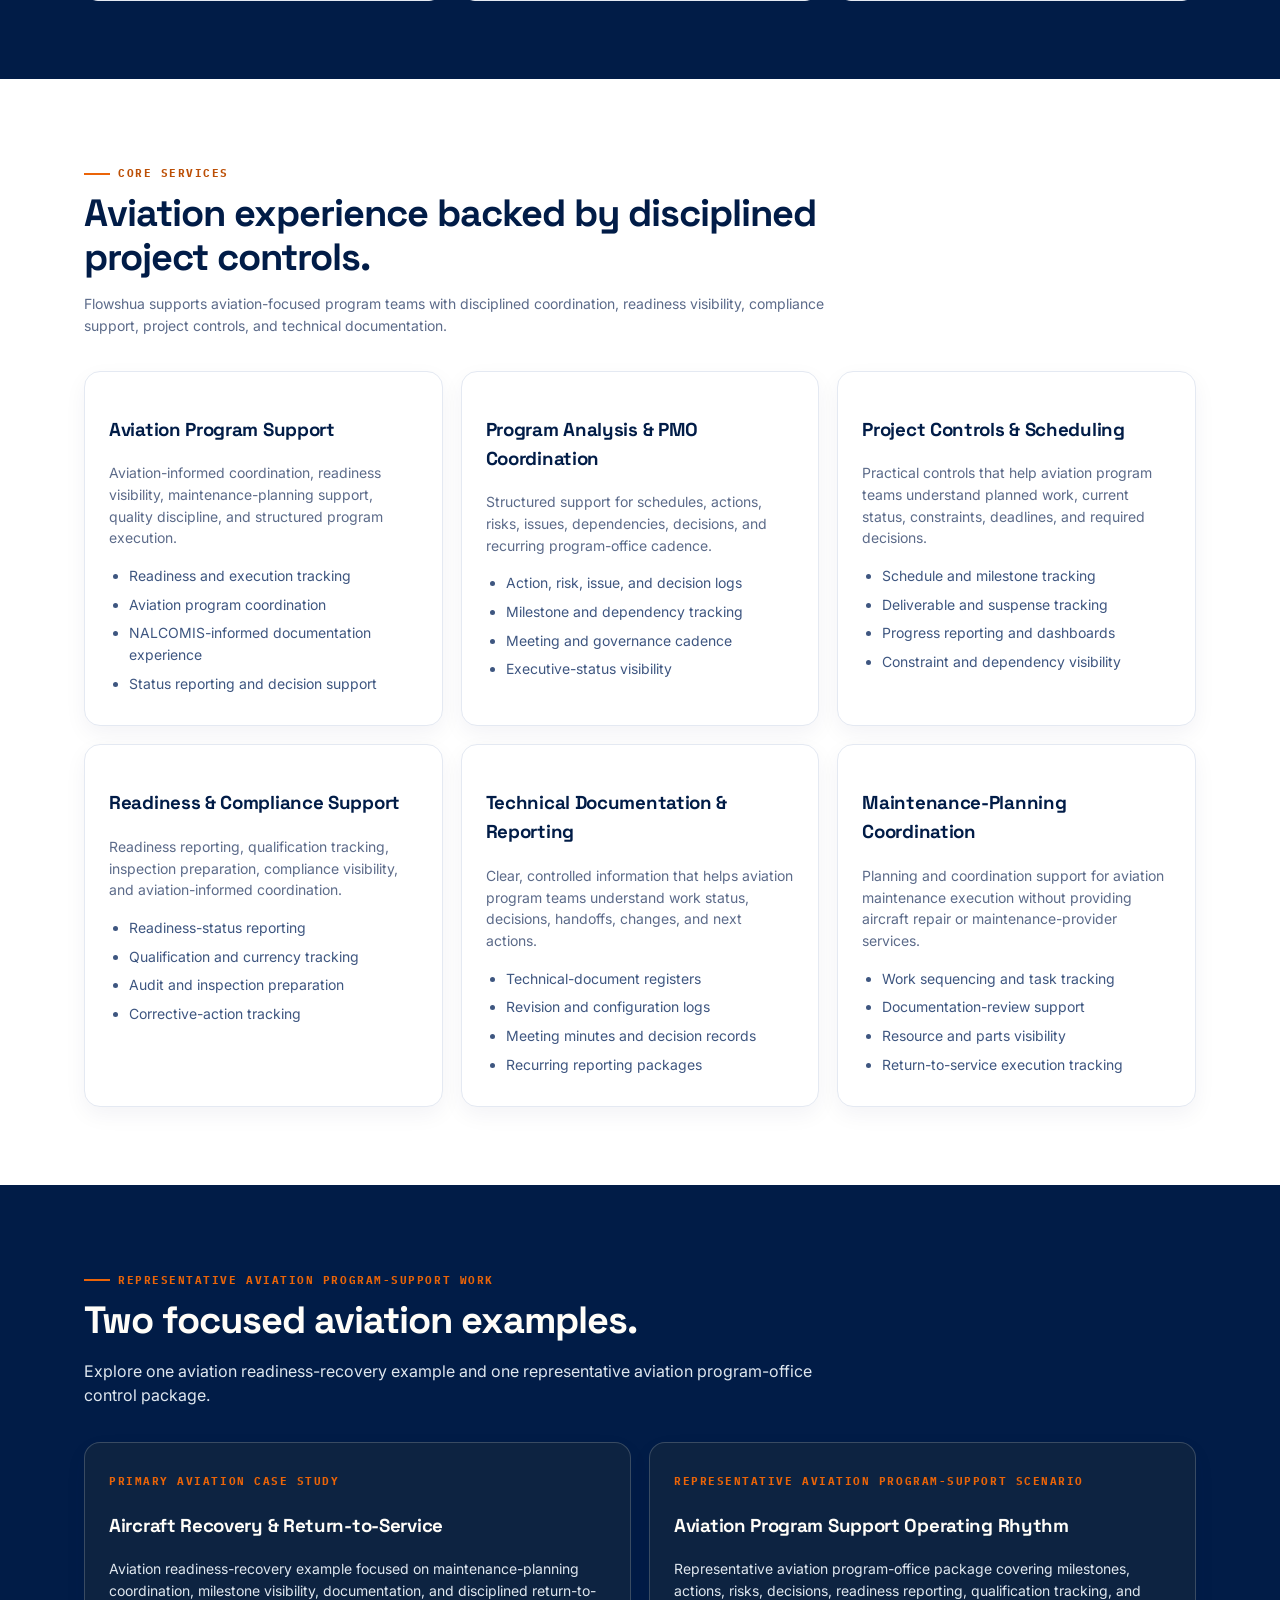
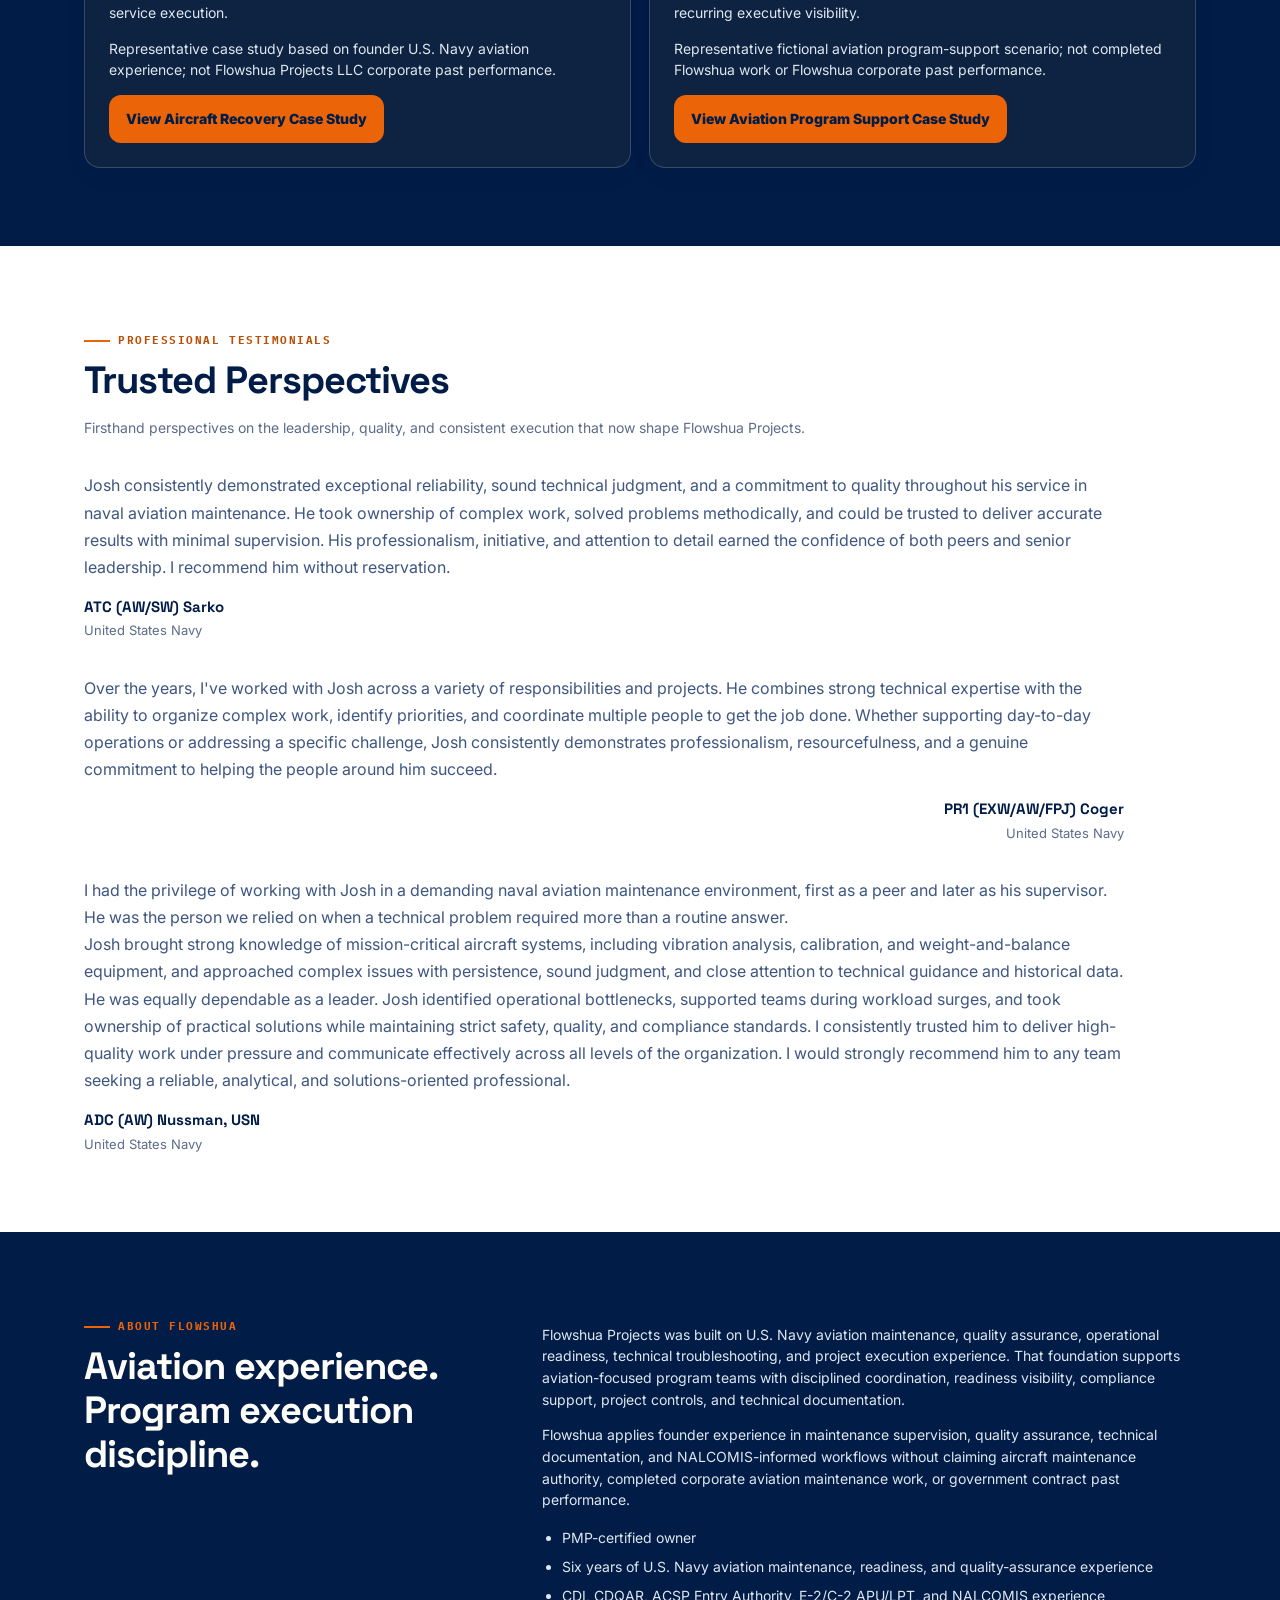
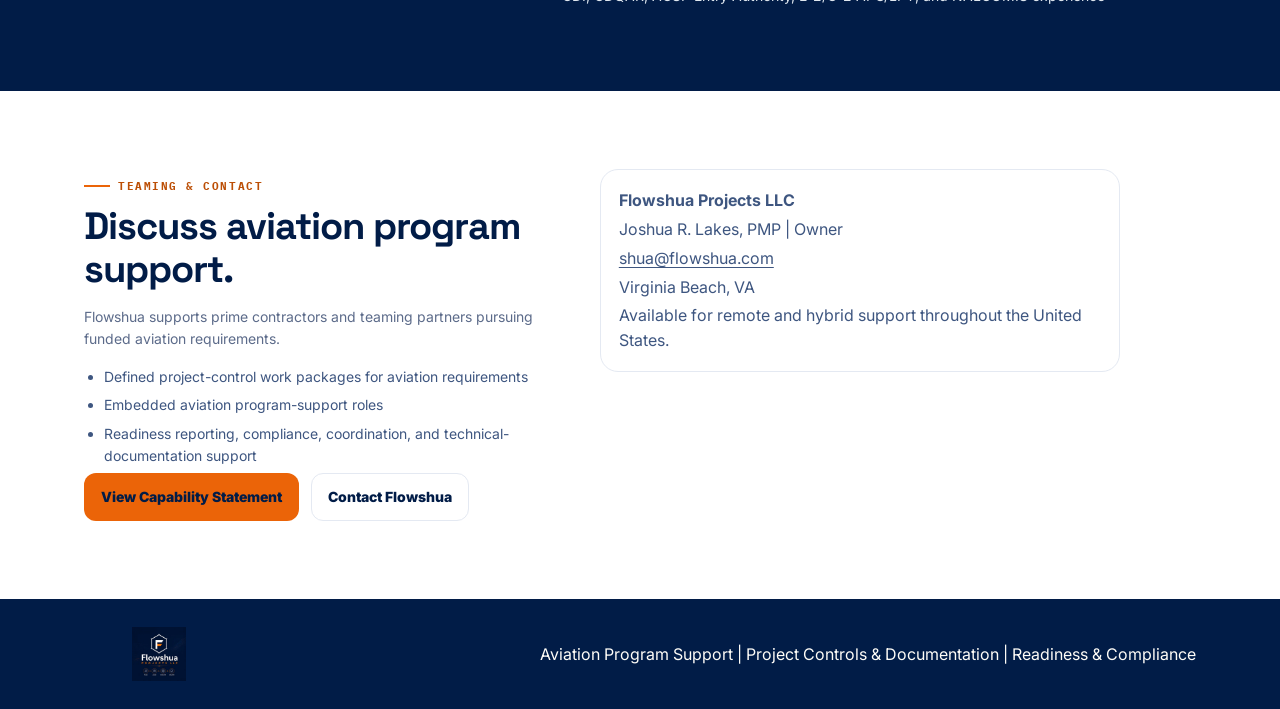
==== commit 04452bfe: "feat: add SDVOSB certification" ====
--- a/index.html
+++ b/index.html
@@ -128,8 +128,7 @@
 <div class="gov-teaser-grid">
 <div class="gov-teaser-card">
 <h3>Registration Status</h3>
-<div class="gov-teaser-row"><span class="k">Business Type</span><span class="v">Veteran-Owned Small Business</span></div>
-<div class="gov-teaser-row"><span class="k">VetCert Status</span><span class="v pending"><span class="dot"></span>SBA VetCert Application Pending</span></div>
+<div class="gov-teaser-row"><span class="k">Business Type</span><span class="v active"><span class="dot"></span>SBA-certified Service-Disabled Veteran-Owned Small Business (SDVOSB)</span></div>
 <div class="gov-teaser-row"><span class="k">UEI</span><span class="v active"><span class="dot"></span>L5CXFE2PCSJ4</span></div>
 <div class="gov-teaser-row"><span class="k">SAM.gov Status</span><span class="v active"><span class="dot"></span>Active</span></div>
 <div class="gov-teaser-row"><span class="k">CAGE</span><span class="v active"><span class="dot"></span>234E3</span></div>
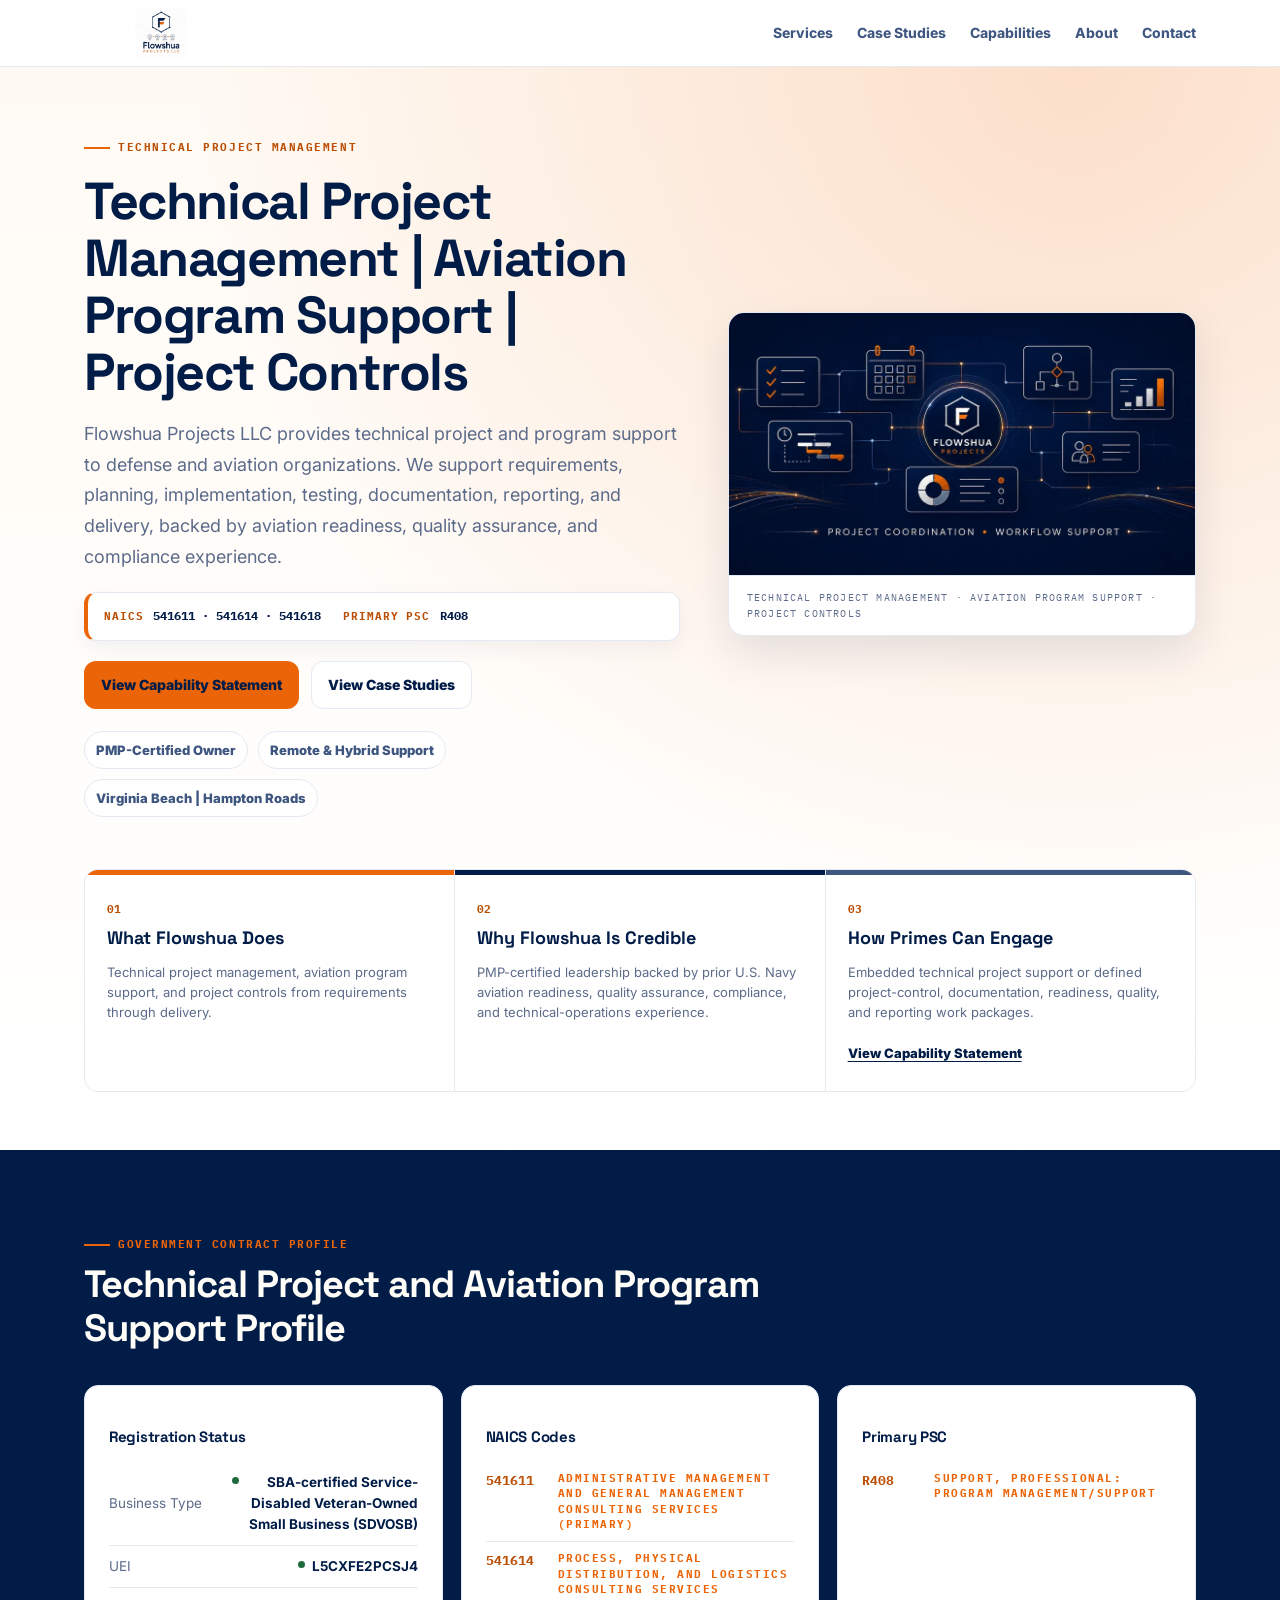
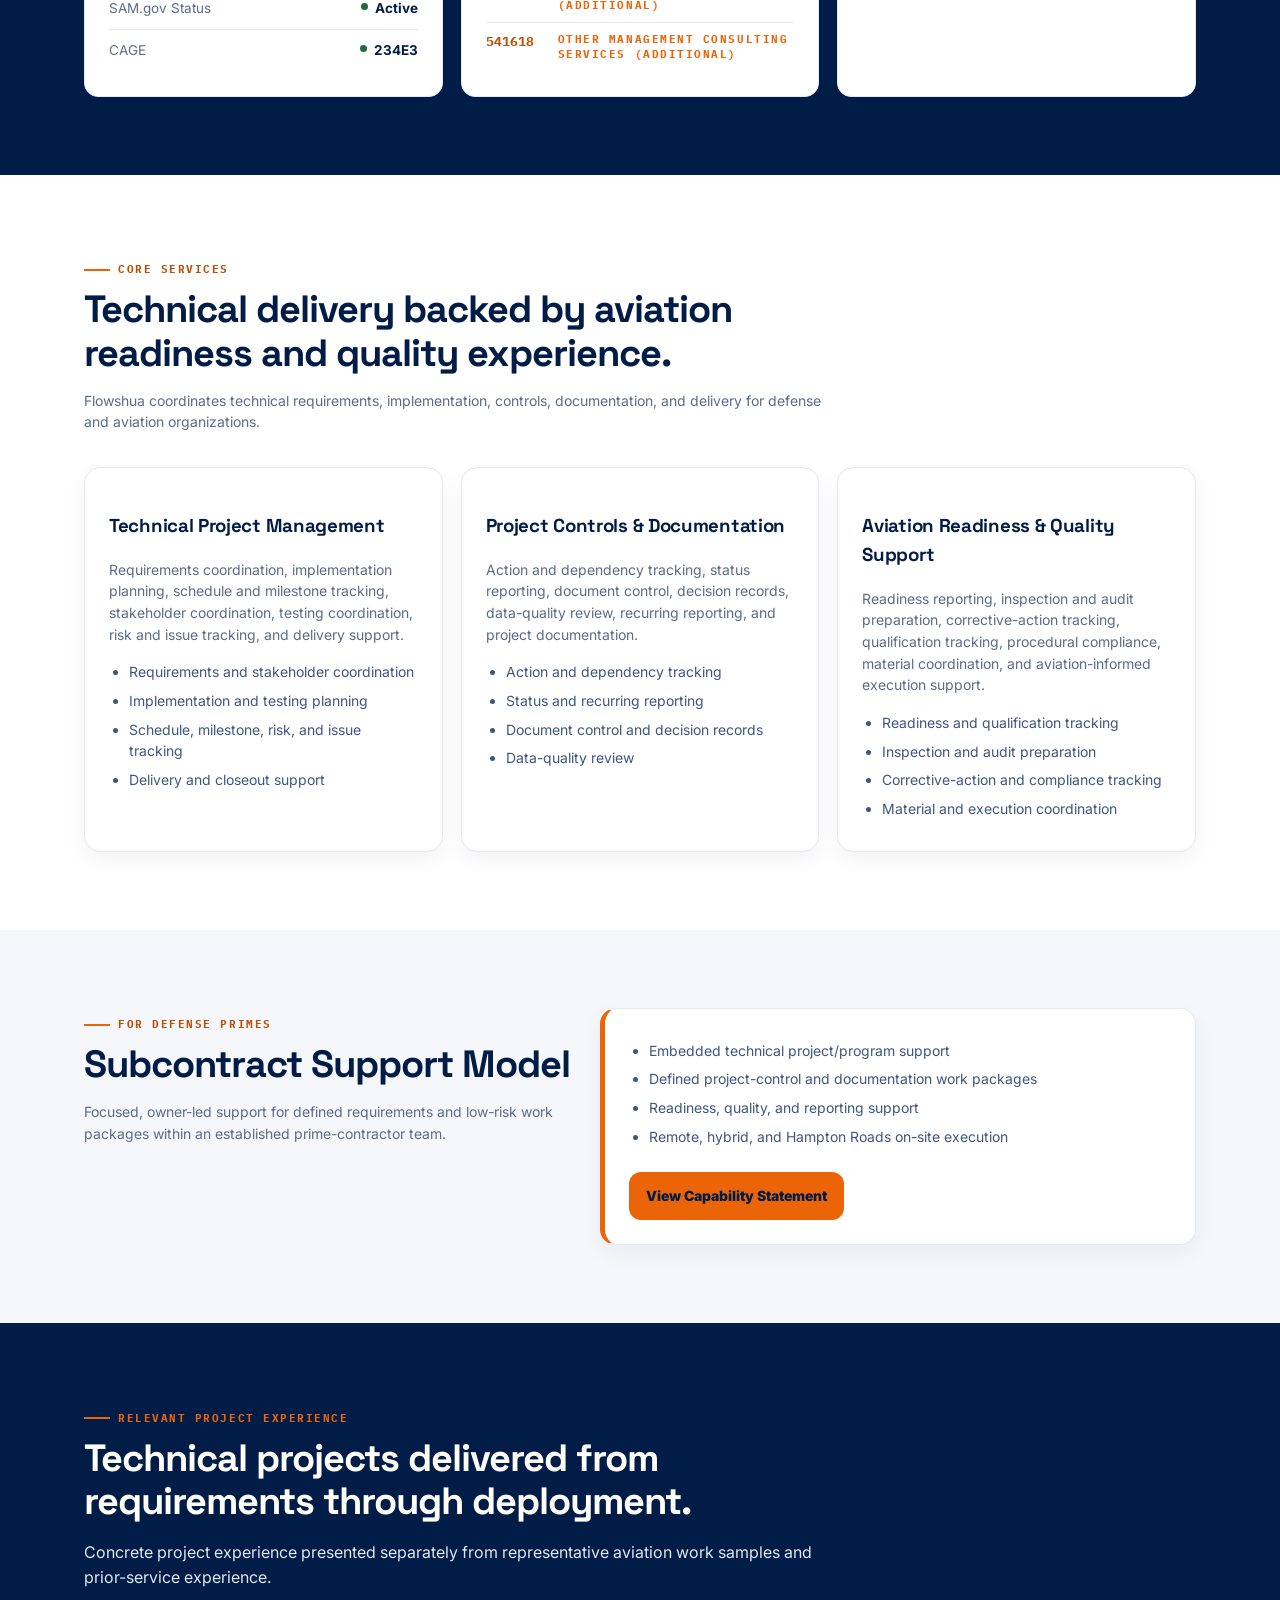
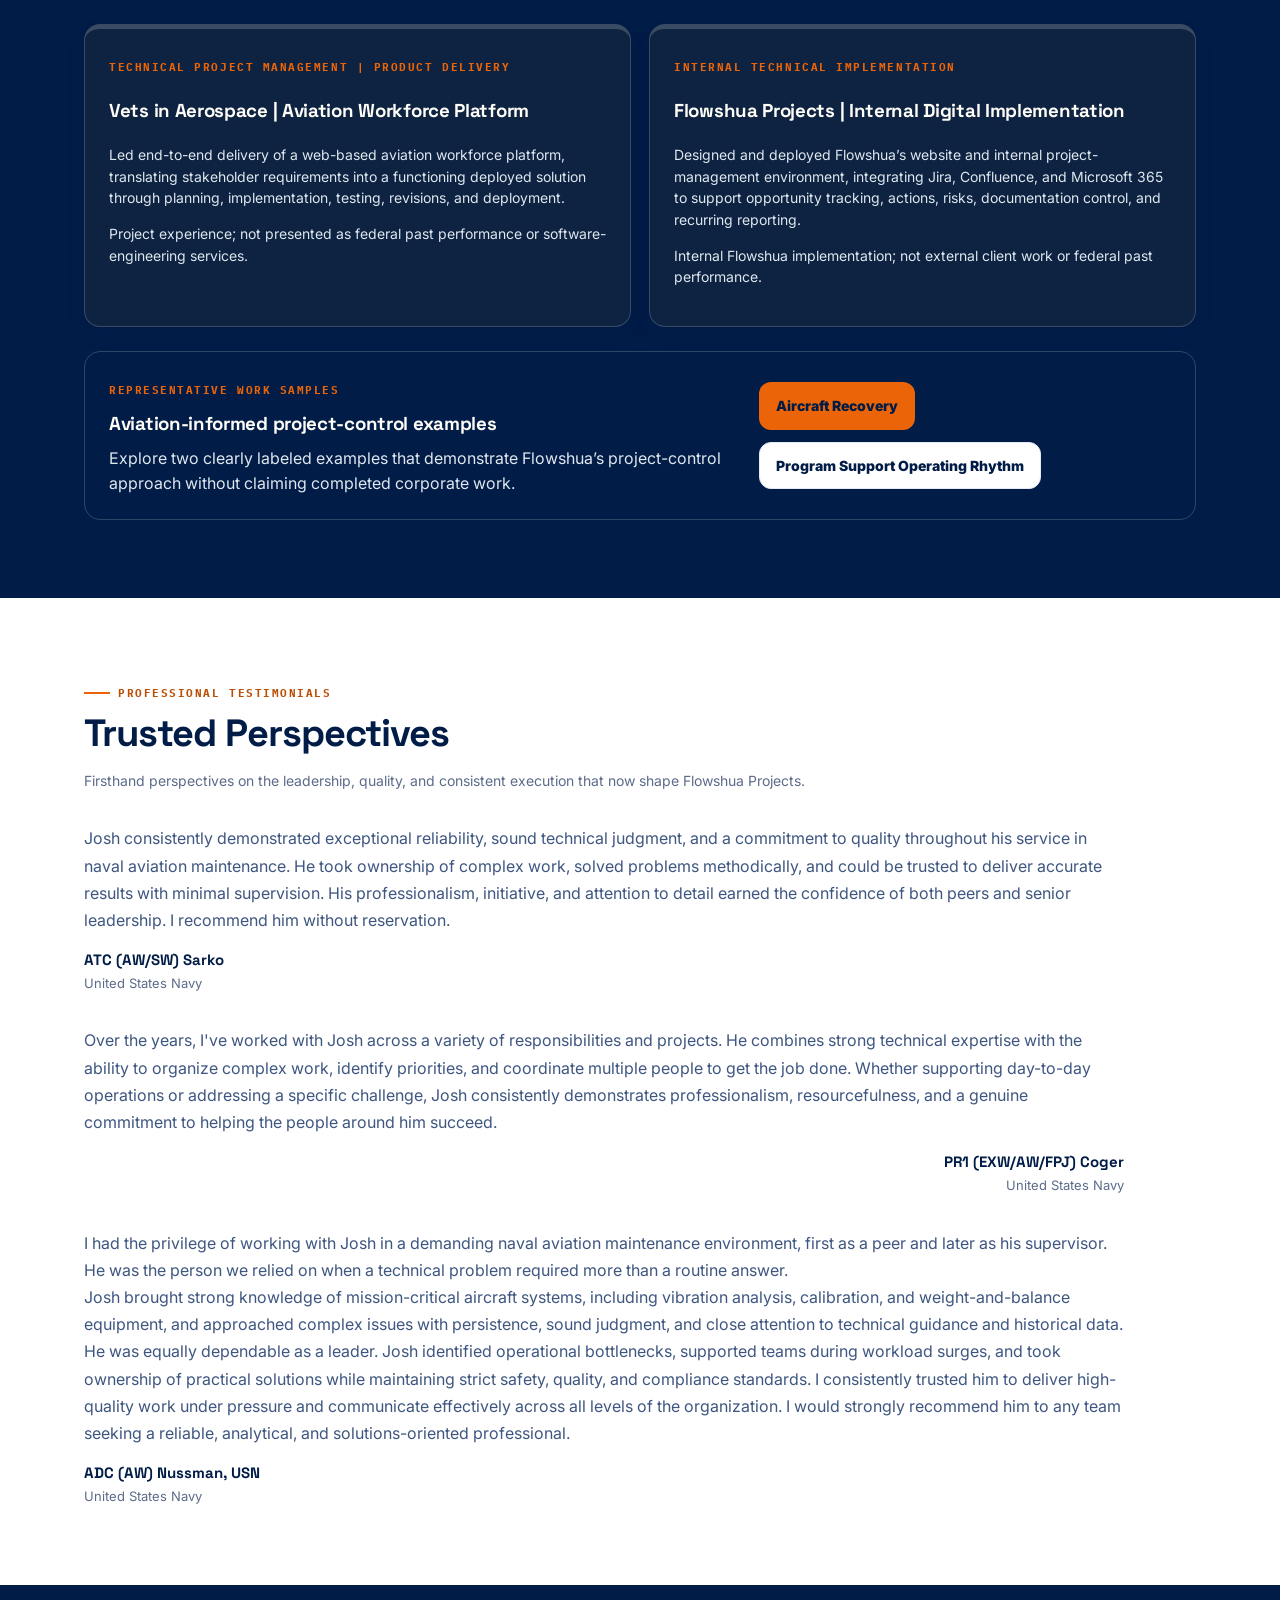
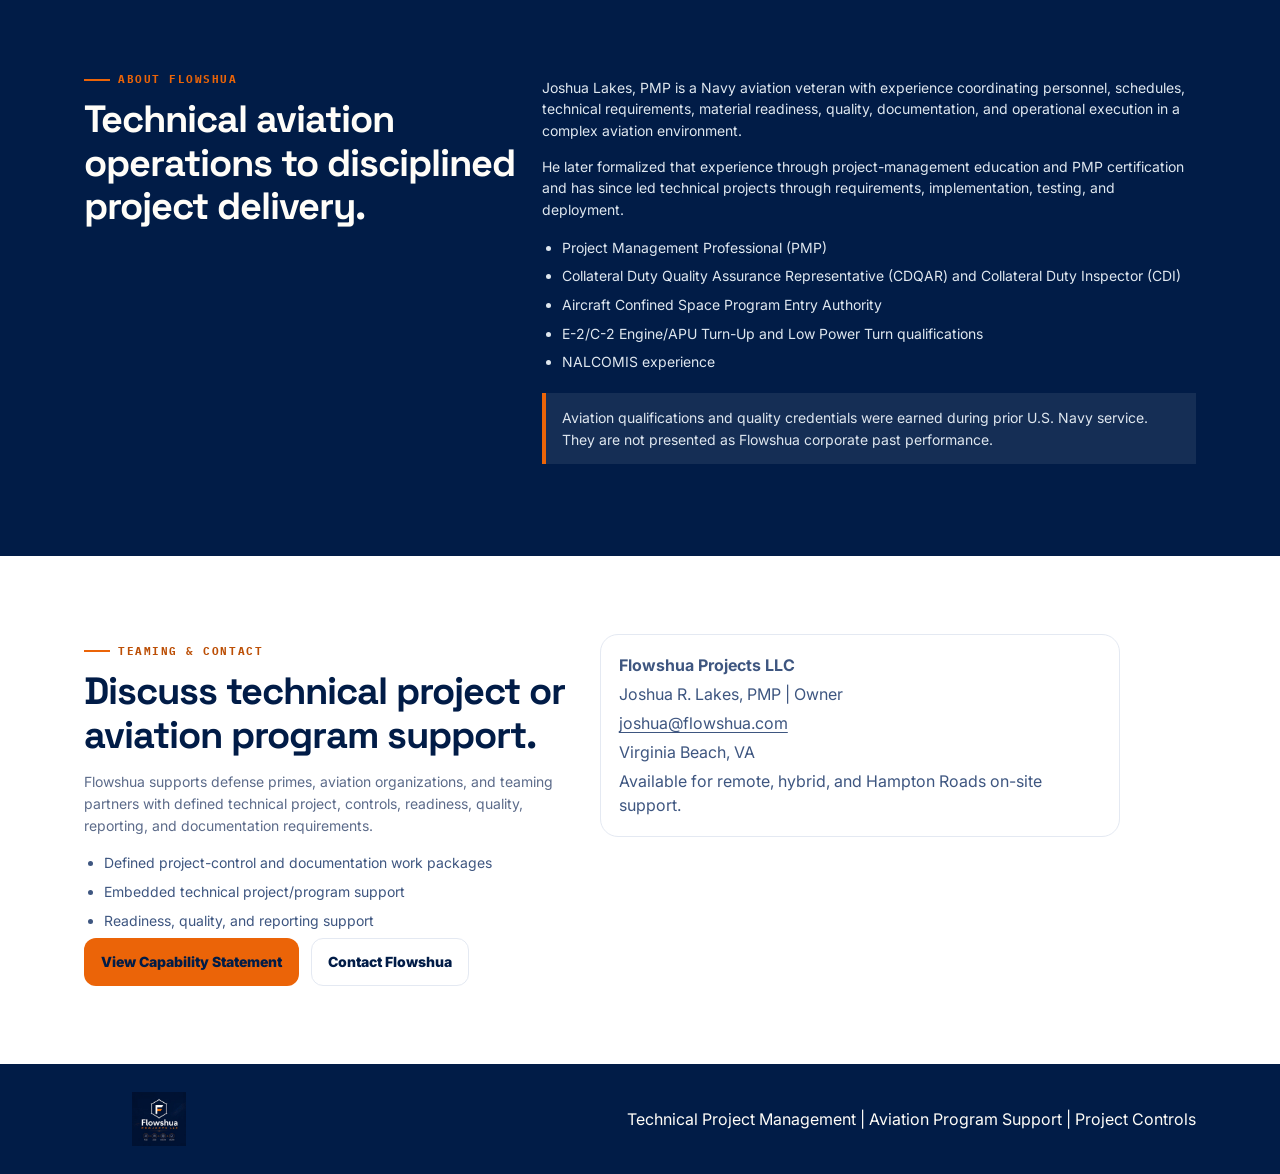
==== commit 27df6d78: "Update Flowshua technical project positioning" ====
--- a/index.html
+++ b/index.html
@@ -3,14 +3,14 @@
 <head>
 <meta charset="utf-8">
 <meta name="viewport" content="width=device-width,initial-scale=1">
-<meta name="description" content="Aviation-informed program analysis, PMO coordination, project controls, readiness reporting, compliance support, and technical documentation for aviation-focused defense programs.">
-<title>Aviation Program Support | Flowshua Projects</title>
+<meta name="description" content="Flowshua Projects LLC is an SBA-certified SDVOSB providing technical project management, aviation program support, project controls, readiness, quality, and documentation support to defense and aviation organizations.">
+<title>Flowshua Projects LLC | Technical Project Management &amp; Aviation Program Support</title>
 <link rel="canonical" href="https://flowshua.com/">
 <meta property="og:type" content="website">
 <meta property="og:site_name" content="Flowshua Projects">
 <meta property="og:locale" content="en_US">
-<meta property="og:title" content="Aviation Program Support | Flowshua Projects">
-<meta property="og:description" content="Aviation-informed program analysis, PMO coordination, project controls, readiness reporting, compliance support, and technical documentation for aviation-focused defense programs.">
+<meta property="og:title" content="Flowshua Projects LLC | Technical Project Management &amp; Aviation Program Support">
+<meta property="og:description" content="Technical project management, aviation program support, project controls, readiness, quality, and documentation support for defense and aviation organizations.">
 <meta property="og:url" content="https://flowshua.com/">
 <meta property="og:image" content="https://flowshua.com/FLOWSHUA%20Thick%20Banner.PNG">
 <meta property="og:image:secure_url" content="https://flowshua.com/FLOWSHUA%20Thick%20Banner.PNG">
@@ -19,8 +19,8 @@
 <meta property="og:image:height" content="941">
 <meta property="og:image:alt" content="Flowshua Projects aviation and program support banner">
 <meta name="twitter:card" content="summary_large_image">
-<meta name="twitter:title" content="Aviation Program Support | Flowshua Projects">
-<meta name="twitter:description" content="Aviation-informed program analysis, PMO coordination, project controls, readiness reporting, compliance support, and technical documentation for aviation-focused defense programs.">
+<meta name="twitter:title" content="Flowshua Projects LLC | Technical Project Management &amp; Aviation Program Support">
+<meta name="twitter:description" content="Technical project management, aviation program support, project controls, readiness, quality, and documentation support for defense and aviation organizations.">
 <meta name="twitter:url" content="https://flowshua.com/">
 <meta name="twitter:image" content="https://flowshua.com/FLOWSHUA%20Thick%20Banner.PNG">
 <meta name="twitter:image:alt" content="Flowshua Projects aviation and program support banner">
@@ -31,7 +31,7 @@
   "name": "Flowshua Projects LLC",
   "url": "https://flowshua.com/",
   "logo": "https://flowshua.com/assets/optimized/flowshua-logo-320.webp",
-  "email": "shua@flowshua.com",
+  "email": "joshua@flowshua.com",
   "address": {
     "@type": "PostalAddress",
     "addressLocality": "Virginia Beach",
@@ -89,10 +89,9 @@
 <section class="hero" id="home">
 <div class="wrap hero-top">
 <div>
-<div class="eyebrow">Aviation Program Support</div>
-<h1 id="hero-title">Aviation Program Support</h1>
-<p class="lead">Flowshua provides aviation-informed program analysis, PMO coordination, project controls, readiness reporting, compliance support, and technical documentation for aviation-focused defense programs.</p>
-<p><strong>Grounded in U.S. Navy aviation maintenance, quality assurance, and readiness experience, Flowshua applies disciplined program support practices to improve coordination, visibility, and execution outcomes.</strong></p>
+<div class="eyebrow">Technical Project Management</div>
+<h1 id="hero-title">Technical Project Management | Aviation Program Support | Project Controls</h1>
+<p class="lead">Flowshua Projects LLC provides technical project and program support to defense and aviation organizations. We support requirements, planning, implementation, testing, documentation, reporting, and delivery, backed by aviation readiness, quality assurance, and compliance experience.</p>
 <dl class="hero-contract-codes" aria-label="Primary federal contracting codes">
 <div><dt>NAICS</dt><dd>541611 · 541614 · 541618</dd></div>
 <div><dt>Primary PSC</dt><dd>R408</dd></div>
@@ -107,14 +106,14 @@
 </div>
 <div class="hero-banner-panel">
 <div class="hero-banner-frame"><img src="assets/optimized/flowshua-banner-960.webp" alt="Flowshua aviation program support workflow graphic" width="960" height="540" decoding="async"></div>
-<div class="hero-banner-cap">Aviation Program Support · PMO Coordination · Project Controls · Readiness &amp; Compliance</div>
+<div class="hero-banner-cap">Technical Project Management · Aviation Program Support · Project Controls</div>
 </div>
 </div>
 <div class="wrap">
 <div class="value-grid home-positioning-grid">
-<div class="value-item aviation-positioning"><div class="num">01</div><h2>Aviation Program Support</h2><p>Readiness coordination, maintenance planning support, quality discipline, technical documentation, and aviation-informed analysis.</p></div>
-<div class="value-item readiness-positioning"><div class="num">02</div><h2>Readiness &amp; Compliance Support</h2><p>Readiness reporting, qualification and currency tracking, inspection and audit preparation, procedural-compliance support, and aviation-informed coordination.</p></div>
-<div class="value-item prime-positioning"><div class="num">03</div><h2>Prime Engagement Options</h2><p>Embedded analyst support and defined subcontract work packages for prime contractors supporting funded aviation requirements.</p><a href="/government/">View Capability Statement</a></div>
+<div class="value-item aviation-positioning"><div class="num">01</div><h2>What Flowshua Does</h2><p>Technical project management, aviation program support, and project controls from requirements through delivery.</p></div>
+<div class="value-item readiness-positioning"><div class="num">02</div><h2>Why Flowshua Is Credible</h2><p>PMP-certified leadership backed by prior U.S. Navy aviation readiness, quality assurance, compliance, and technical-operations experience.</p></div>
+<div class="value-item prime-positioning"><div class="num">03</div><h2>How Primes Can Engage</h2><p>Embedded technical project support or defined project-control, documentation, readiness, quality, and reporting work packages.</p><a href="/government/">View Capability Statement</a></div>
 </div>
 </div>
 </section>
@@ -123,7 +122,7 @@
 <div class="wrap">
 <div class="section-head">
 <div class="eyebrow">Government Contract Profile</div>
-<h2 id="federal-profile-title">Aviation Program Support Contract Profile</h2>
+<h2 id="federal-profile-title">Technical Project and Aviation Program Support Profile</h2>
 </div>
 <div class="gov-teaser-grid">
 <div class="gov-teaser-card">
@@ -151,27 +150,32 @@
 <div class="wrap">
 <div class="section-head">
 <div class="eyebrow">Core Services</div>
-<h2>Aviation experience backed by disciplined project controls.</h2>
-<p class="muted">Flowshua supports aviation-focused program teams with disciplined coordination, readiness visibility, compliance support, project controls, and technical documentation.</p>
+<h2>Technical delivery backed by aviation readiness and quality experience.</h2>
+<p class="muted">Flowshua coordinates technical requirements, implementation, controls, documentation, and delivery for defense and aviation organizations.</p>
 </div>
 <div class="grid-3 service-grid">
-<article class="card service-card"><h3>Aviation Program Support</h3><p class="muted">Aviation-informed coordination, readiness visibility, maintenance-planning support, quality discipline, and structured program execution.</p><ul><li>Readiness and execution tracking</li><li>Aviation program coordination</li><li>NALCOMIS-informed documentation experience</li><li>Status reporting and decision support</li></ul></article>
-<article class="card service-card"><h3>Program Analysis &amp; PMO Coordination</h3><p class="muted">Structured support for schedules, actions, risks, issues, dependencies, decisions, and recurring program-office cadence.</p><ul><li>Action, risk, issue, and decision logs</li><li>Milestone and dependency tracking</li><li>Meeting and governance cadence</li><li>Executive-status visibility</li></ul></article>
-<article class="card service-card"><h3>Project Controls &amp; Scheduling</h3><p class="muted">Practical controls that help aviation program teams understand planned work, current status, constraints, deadlines, and required decisions.</p><ul><li>Schedule and milestone tracking</li><li>Deliverable and suspense tracking</li><li>Progress reporting and dashboards</li><li>Constraint and dependency visibility</li></ul></article>
-<article class="card service-card"><h3>Readiness &amp; Compliance Support</h3><p class="muted">Readiness reporting, qualification tracking, inspection preparation, compliance visibility, and aviation-informed coordination.</p><ul><li>Readiness-status reporting</li><li>Qualification and currency tracking</li><li>Audit and inspection preparation</li><li>Corrective-action tracking</li></ul></article>
-<article class="card service-card"><h3>Technical Documentation &amp; Reporting</h3><p class="muted">Clear, controlled information that helps aviation program teams understand work status, decisions, handoffs, changes, and next actions.</p><ul><li>Technical-document registers</li><li>Revision and configuration logs</li><li>Meeting minutes and decision records</li><li>Recurring reporting packages</li></ul></article>
-<article class="card service-card"><h3>Maintenance-Planning Coordination</h3><p class="muted">Planning and coordination support for aviation maintenance execution without providing aircraft repair or maintenance-provider services.</p><ul><li>Work sequencing and task tracking</li><li>Documentation-review support</li><li>Resource and parts visibility</li><li>Return-to-service execution tracking</li></ul></article>
-</div>
+<article class="card service-card"><h3>Technical Project Management</h3><p class="muted">Requirements coordination, implementation planning, schedule and milestone tracking, stakeholder coordination, testing coordination, risk and issue tracking, and delivery support.</p><ul><li>Requirements and stakeholder coordination</li><li>Implementation and testing planning</li><li>Schedule, milestone, risk, and issue tracking</li><li>Delivery and closeout support</li></ul></article>
+<article class="card service-card"><h3>Project Controls &amp; Documentation</h3><p class="muted">Action and dependency tracking, status reporting, document control, decision records, data-quality review, recurring reporting, and project documentation.</p><ul><li>Action and dependency tracking</li><li>Status and recurring reporting</li><li>Document control and decision records</li><li>Data-quality review</li></ul></article>
+<article class="card service-card"><h3>Aviation Readiness &amp; Quality Support</h3><p class="muted">Readiness reporting, inspection and audit preparation, corrective-action tracking, qualification tracking, procedural compliance, material coordination, and aviation-informed execution support.</p><ul><li>Readiness and qualification tracking</li><li>Inspection and audit preparation</li><li>Corrective-action and compliance tracking</li><li>Material and execution coordination</li></ul></article>
+</div>
+</div>
+</section>
+
+<section class="section alt" aria-labelledby="subcontract-title">
+<div class="wrap subcontract-layout">
+<div class="section-head"><div class="eyebrow">For Defense Primes</div><h2 id="subcontract-title">Subcontract Support Model</h2><p class="muted">Focused, owner-led support for defined requirements and low-risk work packages within an established prime-contractor team.</p></div>
+<div class="card subcontract-card"><ul class="credential-list"><li>Embedded technical project/program support</li><li>Defined project-control and documentation work packages</li><li>Readiness, quality, and reporting support</li><li>Remote, hybrid, and Hampton Roads on-site execution</li></ul><a class="button primary" href="/government/">View Capability Statement</a></div>
 </div>
 </section>
 
 <section class="section dark" id="portfolio">
 <div class="wrap">
-<div class="section-head"><div class="eyebrow">Representative Aviation Program-Support Work</div><h2>Two focused aviation examples.</h2><p>Explore one aviation readiness-recovery example and one representative aviation program-office control package.</p></div>
+<div class="section-head"><div class="eyebrow">Relevant Project Experience</div><h2>Technical projects delivered from requirements through deployment.</h2><p>Concrete project experience presented separately from representative aviation work samples and prior-service experience.</p></div>
 <div class="grid-2 case-grid">
-<article class="card case-card"><div class="label">Primary Aviation Case Study</div><h3>Aircraft Recovery &amp; Return-to-Service</h3><p class="muted">Aviation readiness-recovery example focused on maintenance-planning coordination, milestone visibility, documentation, and disciplined return-to-service execution.</p><p class="note">Representative case study based on founder U.S. Navy aviation experience; not Flowshua Projects LLC corporate past performance.</p><a class="button bronze" href="aircraft-return-to-service/">View Aircraft Recovery Case Study</a></article>
-<article class="card case-card"><div class="label">Representative Aviation Program-Support Scenario</div><h3>Aviation Program Support Operating Rhythm</h3><p class="muted">Representative aviation program-office package covering milestones, actions, risks, decisions, readiness reporting, qualification tracking, and recurring executive visibility.</p><p class="note">Representative fictional aviation program-support scenario; not completed Flowshua work or Flowshua corporate past performance.</p><a class="button bronze" href="program-support-operating-rhythm/">View Aviation Program Support Case Study</a></article>
-</div>
+<article class="card case-card experience-card"><div class="label">Technical Project Management | Product Delivery</div><h3>Vets in Aerospace | Aviation Workforce Platform</h3><p class="muted">Led end-to-end delivery of a web-based aviation workforce platform, translating stakeholder requirements into a functioning deployed solution through planning, implementation, testing, revisions, and deployment.</p><p class="note">Project experience; not presented as federal past performance or software-engineering services.</p></article>
+<article class="card case-card experience-card"><div class="label">Internal Technical Implementation</div><h3>Flowshua Projects | Internal Digital Implementation</h3><p class="muted">Designed and deployed Flowshua’s website and internal project-management environment, integrating Jira, Confluence, and Microsoft 365 to support opportunity tracking, actions, risks, documentation control, and recurring reporting.</p><p class="note">Internal Flowshua implementation; not external client work or federal past performance.</p></article>
+</div>
+<div class="representative-work"><div><div class="label">Representative Work Samples</div><h3>Aviation-informed project-control examples</h3><p>Explore two clearly labeled examples that demonstrate Flowshua’s project-control approach without claiming completed corporate work.</p></div><div class="actions"><a class="button bronze" href="aircraft-return-to-service/">Aircraft Recovery</a><a class="button secondary" href="program-support-operating-rhythm/">Program Support Operating Rhythm</a></div></div>
 </div>
 </section>
 <section class="section testimonials" id="testimonials" aria-labelledby="testimonials-title">
@@ -206,10 +210,10 @@
 </div>
 </div>
 </section>
-<section class="section dark" id="about"><div class="wrap info-grid"><div><div class="eyebrow">About Flowshua</div><h2>Aviation experience. Program execution discipline.</h2></div><div><p class="muted">Flowshua Projects was built on U.S. Navy aviation maintenance, quality assurance, operational readiness, technical troubleshooting, and project execution experience. That foundation supports aviation-focused program teams with disciplined coordination, readiness visibility, compliance support, project controls, and technical documentation.</p><p class="muted">Flowshua applies founder experience in maintenance supervision, quality assurance, technical documentation, and NALCOMIS-informed workflows without claiming aircraft maintenance authority, completed corporate aviation maintenance work, or government contract past performance.</p><ul class="credential-list"><li>PMP-certified owner</li><li>Six years of U.S. Navy aviation maintenance, readiness, and quality-assurance experience</li><li>CDI, CDQAR, ACSP Entry Authority, E-2/C-2 APU/LPT, and NALCOMIS experience</li></ul></div></div></section>
-<section class="section" id="contact"><div class="wrap contact-grid"><div><div class="eyebrow">Teaming &amp; Contact</div><h2>Discuss aviation program support.</h2><p class="muted">Flowshua supports prime contractors and teaming partners pursuing funded aviation requirements.</p><ul class="credential-list"><li>Defined project-control work packages for aviation requirements</li><li>Embedded aviation program-support roles</li><li>Readiness reporting, compliance, coordination, and technical-documentation support</li></ul><div class="actions"><a class="button primary" href="/government/">View Capability Statement</a><a class="button secondary" href="mailto:shua@flowshua.com">Contact Flowshua</a></div></div><div><div class="contact-card"><strong>Flowshua Projects LLC</strong><span>Joshua R. Lakes, PMP | Owner</span><a href="mailto:shua@flowshua.com">shua@flowshua.com</a><span>Virginia Beach, VA</span><span>Available for remote and hybrid support throughout the United States.</span></div></div></div></section>
+<section class="section dark" id="about"><div class="wrap info-grid"><div><div class="eyebrow">About Flowshua</div><h2>Technical aviation operations to disciplined project delivery.</h2></div><div><p class="muted">Joshua Lakes, PMP is a Navy aviation veteran with experience coordinating personnel, schedules, technical requirements, material readiness, quality, documentation, and operational execution in a complex aviation environment.</p><p class="muted">He later formalized that experience through project-management education and PMP certification and has since led technical projects through requirements, implementation, testing, and deployment.</p><ul class="credential-list"><li>Project Management Professional (PMP)</li><li>Collateral Duty Quality Assurance Representative (CDQAR) and Collateral Duty Inspector (CDI)</li><li>Aircraft Confined Space Program Entry Authority</li><li>E-2/C-2 Engine/APU Turn-Up and Low Power Turn qualifications</li><li>NALCOMIS experience</li></ul><p class="credential-qualifier">Aviation qualifications and quality credentials were earned during prior U.S. Navy service. They are not presented as Flowshua corporate past performance.</p></div></div></section>
+<section class="section" id="contact"><div class="wrap contact-grid"><div><div class="eyebrow">Teaming &amp; Contact</div><h2>Discuss technical project or aviation program support.</h2><p class="muted">Flowshua supports defense primes, aviation organizations, and teaming partners with defined technical project, controls, readiness, quality, reporting, and documentation requirements.</p><ul class="credential-list"><li>Defined project-control and documentation work packages</li><li>Embedded technical project/program support</li><li>Readiness, quality, and reporting support</li></ul><div class="actions"><a class="button primary" href="/government/">View Capability Statement</a><a class="button secondary" href="mailto:joshua@flowshua.com">Contact Flowshua</a></div></div><div><div class="contact-card"><strong>Flowshua Projects LLC</strong><span>Joshua R. Lakes, PMP | Owner</span><a href="mailto:joshua@flowshua.com">joshua@flowshua.com</a><span>Virginia Beach, VA</span><span>Available for remote, hybrid, and Hampton Roads on-site support.</span></div></div></div></section>
 </main>
-<footer class="site-footer"><div class="wrap foot"><img class="footer-logo" src="assets/optimized/flowshua-logo-dark-320.webp" alt="Flowshua Projects aviation program support company logo" width="150" height="54" loading="lazy" decoding="async"><span>Aviation Program Support | Project Controls &amp; Documentation | Readiness &amp; Compliance</span></div></footer>
+<footer class="site-footer"><div class="wrap foot"><img class="footer-logo" src="assets/optimized/flowshua-logo-dark-320.webp" alt="Flowshua Projects technical project management and aviation program support company logo" width="150" height="54" loading="lazy" decoding="async"><span>Technical Project Management | Aviation Program Support | Project Controls</span></div></footer>
 <script src="assets/site.js"></script>
 </body>
 </html>
--- a/assets/site.css
+++ b/assets/site.css
@@ -57,3 +57,5 @@
 .capability-page-header{background:radial-gradient(ellipse at 84% 0%,rgba(235,100,8,.18),transparent 58%),linear-gradient(180deg,#fffaf4,var(--ivory));border-bottom:1px solid var(--taupe);padding:48px 0 42px}.capability-page-intro{max-width:1180px}.capability-page-intro h1{margin-bottom:12px}.capability-page-intro .lead{max-width:900px;margin-bottom:0}.document-actions{display:flex;flex-wrap:wrap;gap:12px;margin-top:24px}.capability-document-section{background:#e9edf2;padding:48px 0}.capability-document-wrap{width:100%;max-width:1160px}.capability-preview-link{display:block;width:100%;max-width:900px;margin:0 auto;background:#fff;border:1px solid rgba(1,28,71,.18);box-shadow:0 20px 50px rgba(1,28,71,.16)}.capability-preview-link:focus-visible{outline:4px solid var(--orange);outline-offset:4px}.capability-preview-link img{display:block;width:100%;height:auto}.capability-contact{padding:54px 0}.capability-contact-card{display:flex;align-items:center;justify-content:space-between;gap:32px;background:var(--paper);border:1px solid var(--taupe);border-left:5px solid var(--orange);border-radius:16px;padding:28px 30px}.capability-contact-card h2{font-size:clamp(24px,2.5vw,32px);margin:0 0 8px}.capability-contact-card p{color:var(--stone);margin:0;max-width:760px}.capability-contact-card .button{flex:none}
 @media(max-width:900px){.capability-page-header{padding:42px 0 36px}.capability-document-section{padding:32px 0}.capability-contact-card{align-items:flex-start;flex-direction:column}}
 @media(max-width:560px){.capability-page-header{padding:36px 0 32px}.document-actions{display:grid}.document-actions .button{width:100%}.capability-document-section{padding:20px 0}.capability-contact{padding:40px 0}.capability-contact-card{padding:24px 20px}.capability-contact-card .button{width:100%}}
+.subcontract-layout{display:grid;grid-template-columns:.9fr 1.1fr;gap:28px;align-items:start}.subcontract-layout .section-head{margin-bottom:0}.subcontract-card{border-left:5px solid var(--orange)}.subcontract-card .credential-list{margin-top:0}.subcontract-card .button{margin-top:18px}.experience-card{border-top:5px solid var(--orange)}.representative-work{display:flex;align-items:center;justify-content:space-between;gap:28px;margin-top:24px;padding:24px;border:1px solid rgba(255,253,248,.18);border-radius:16px}.representative-work h3{margin:8px 0}.representative-work p{margin:0;max-width:680px;color:#dfe7ef}.representative-work .button.secondary{color:var(--charcoal)}.credential-qualifier{margin-top:20px;padding:14px 16px;border-left:4px solid var(--orange);background:rgba(255,253,248,.08);color:#f8f4ea;font-size:14px}
+@media(max-width:900px){.subcontract-layout{grid-template-columns:1fr}.subcontract-layout .section-head{margin-bottom:20px}.representative-work{align-items:flex-start;flex-direction:column}}
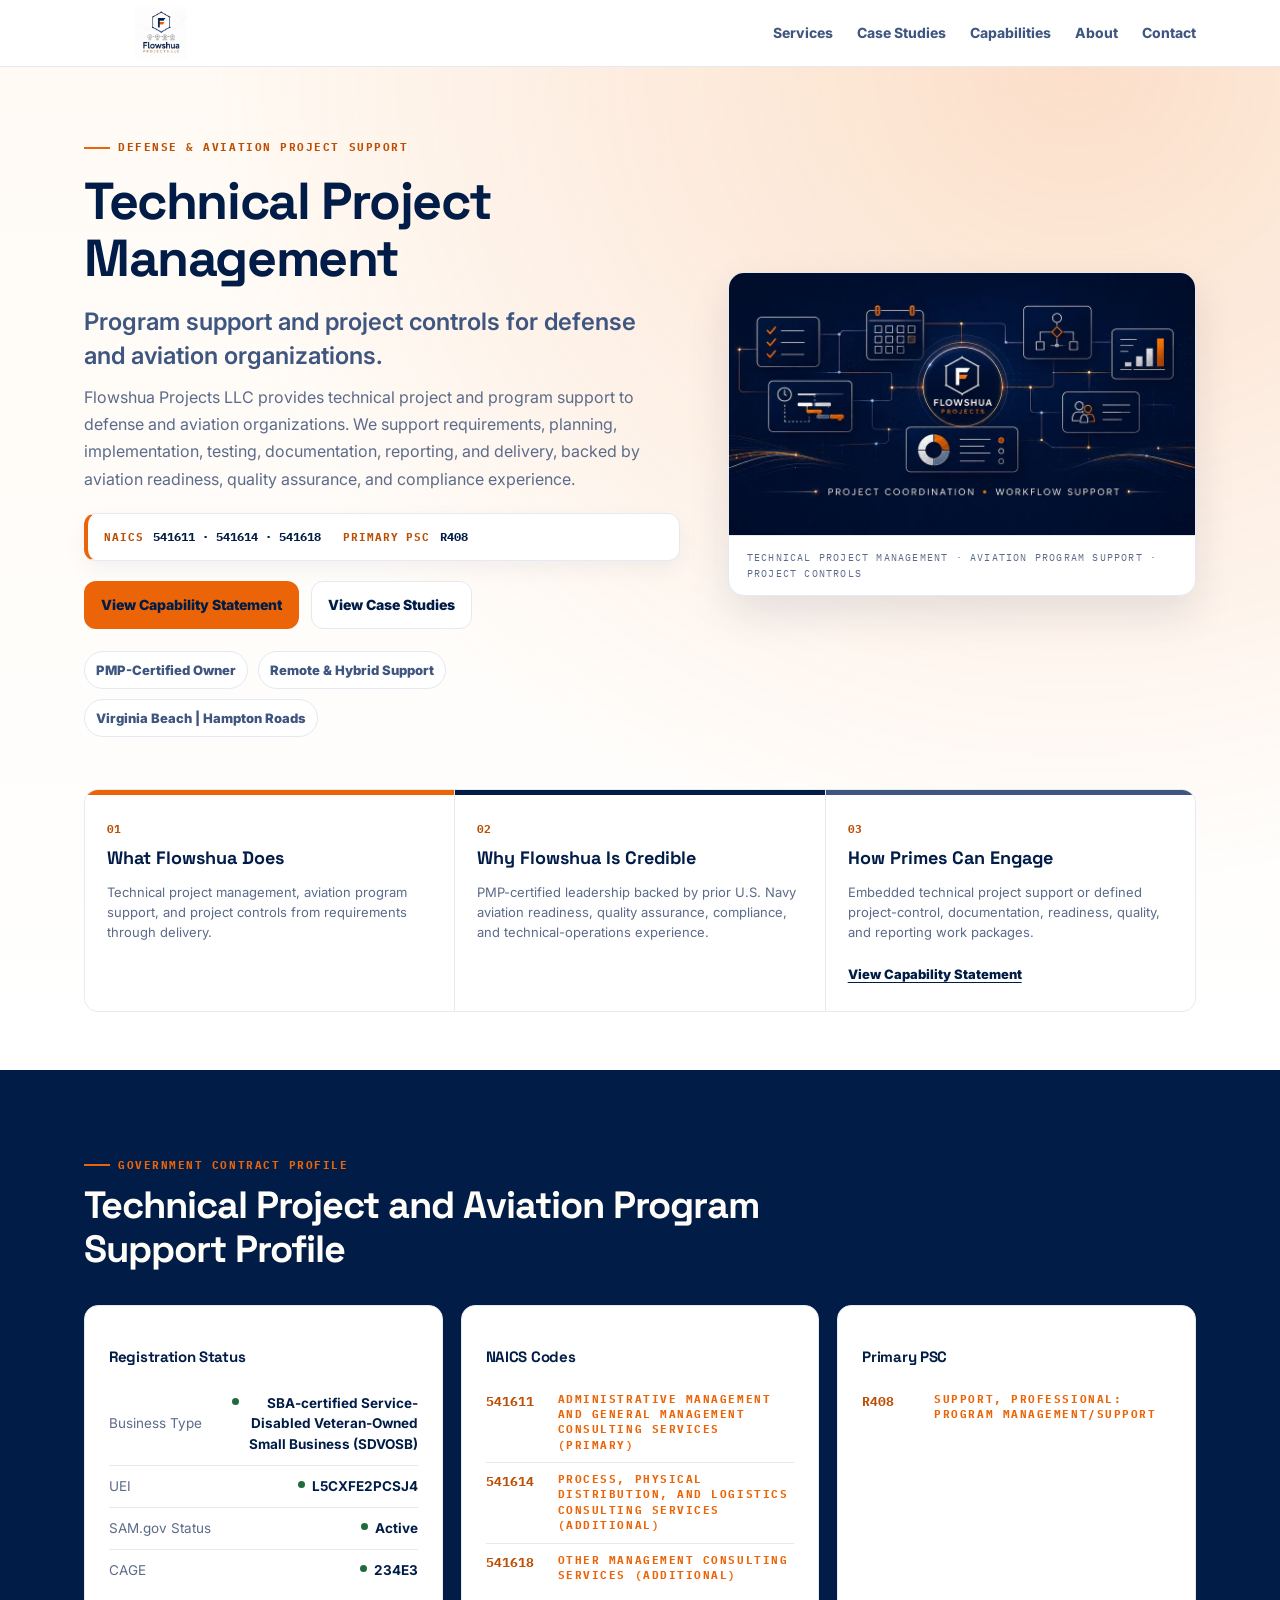
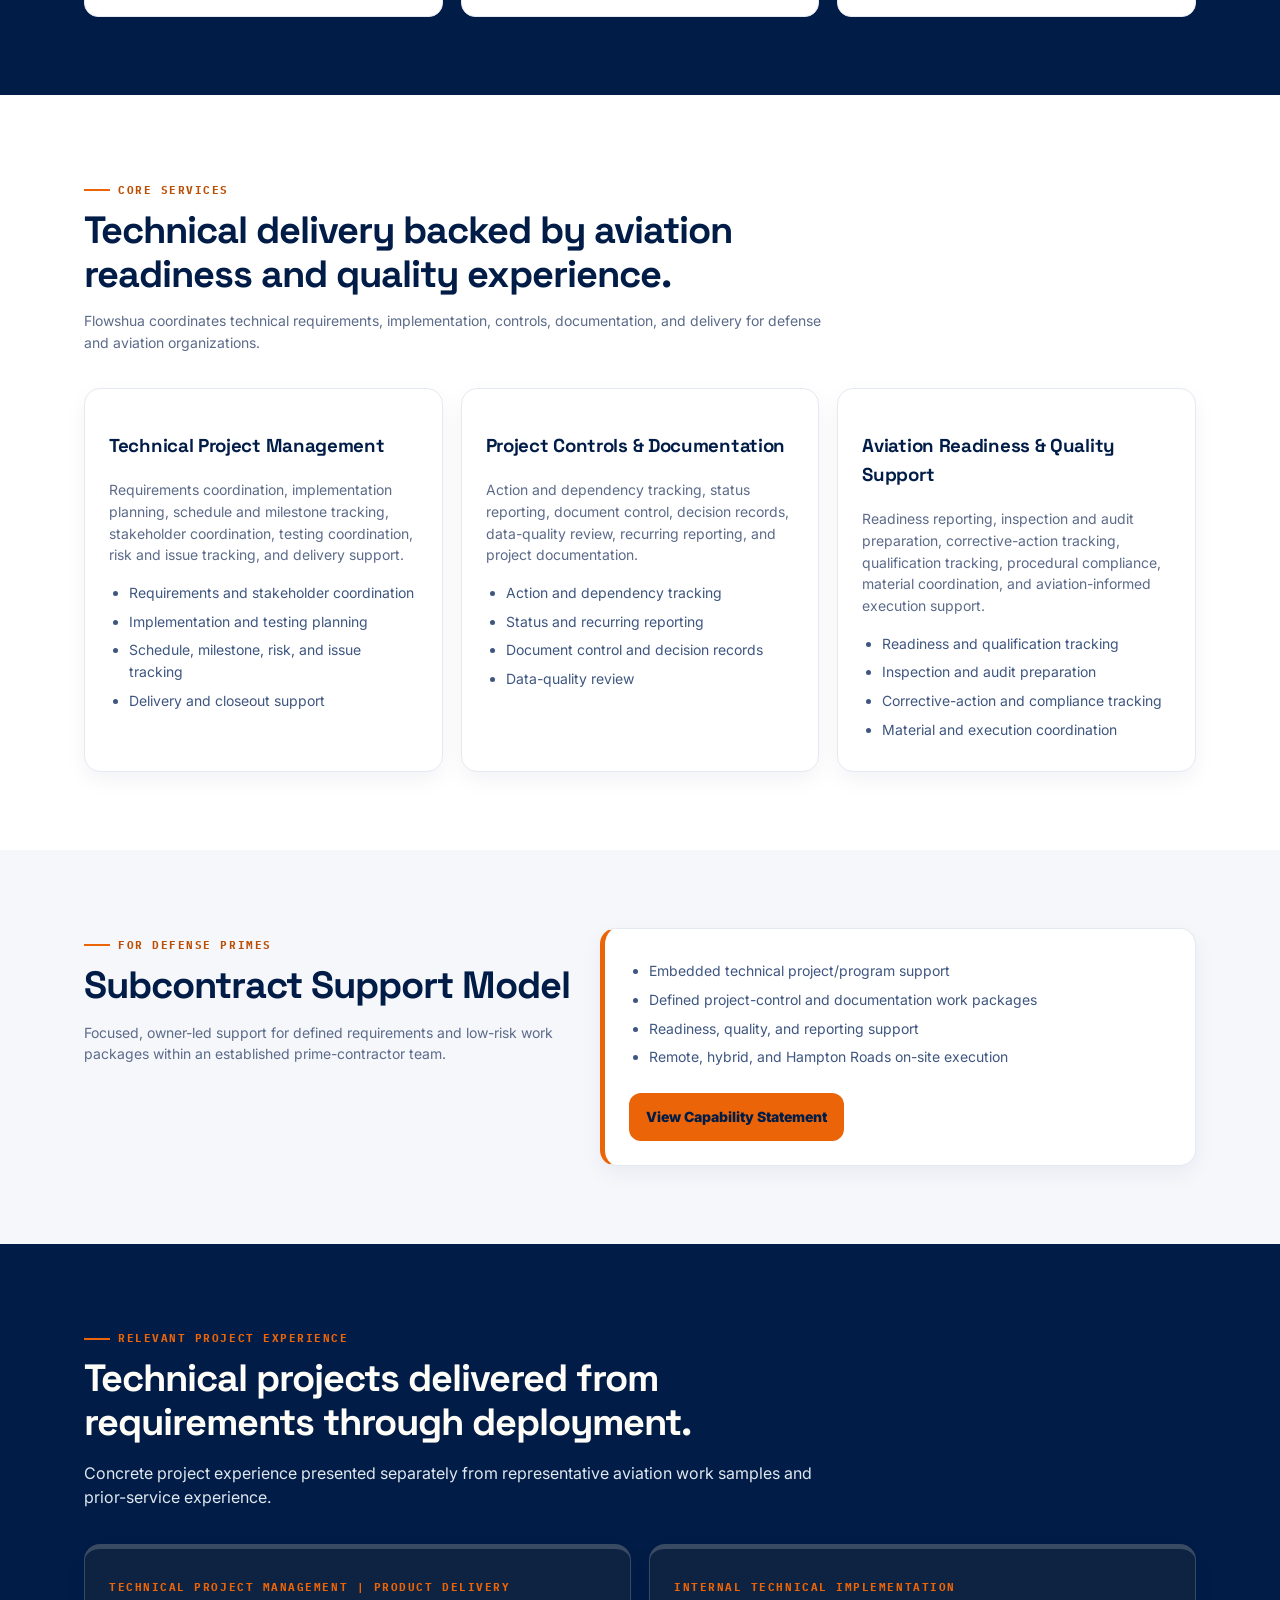
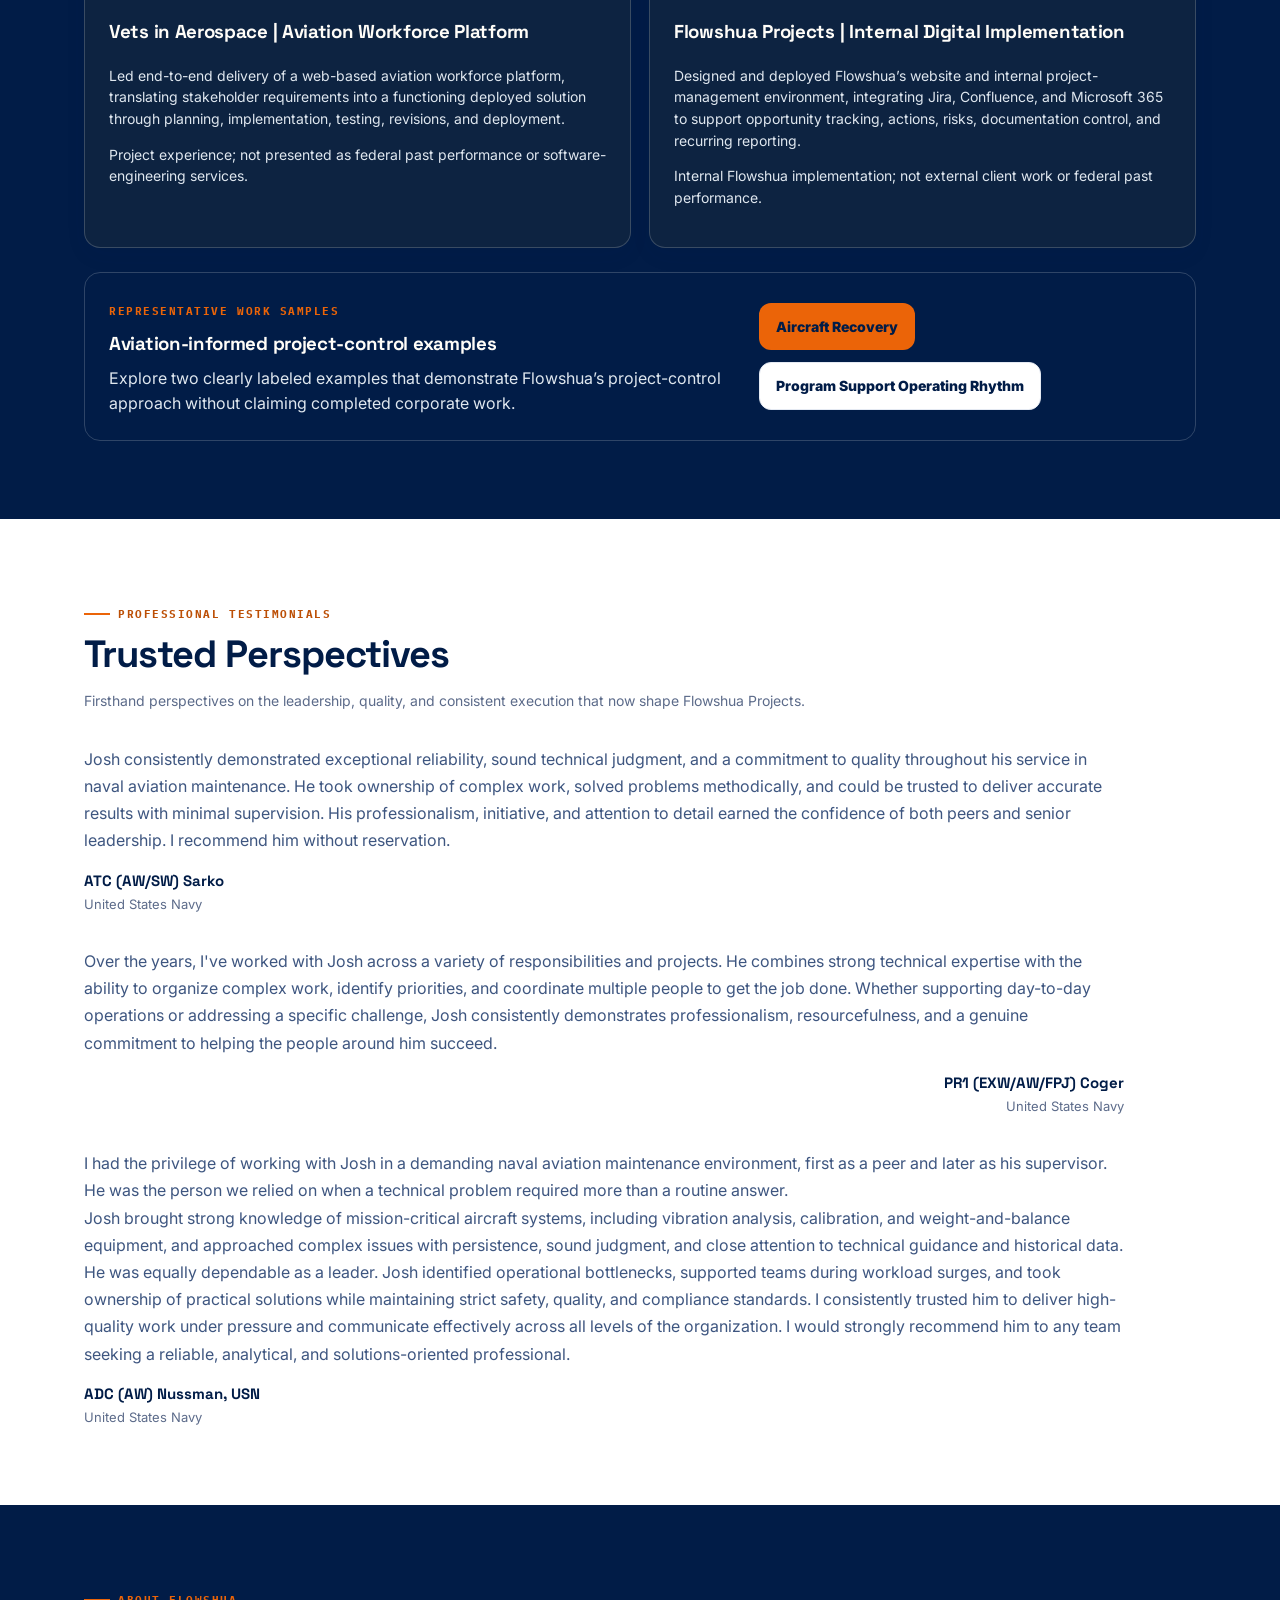
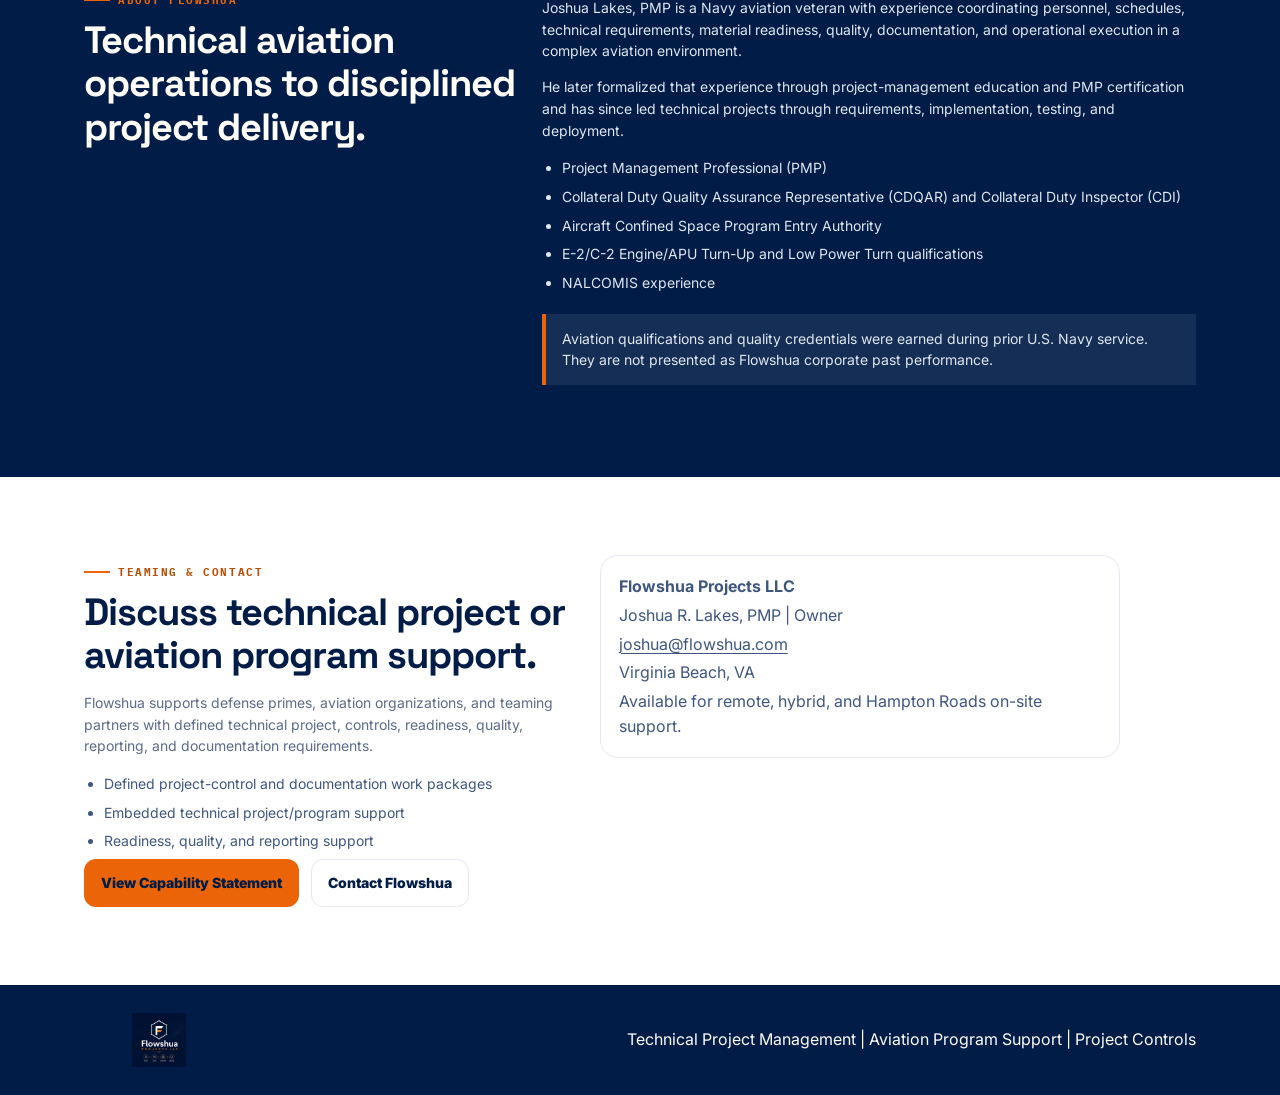
==== commit 33b075d8: "Update index.html" ====
--- a/index.html
+++ b/index.html
@@ -65,6 +65,8 @@
 .home-positioning-grid .prime-positioning{border-top-color:var(--mocha)}
 .home-positioning-grid .value-item h2{font-size:18px}
 .home-positioning-grid .value-item a{display:inline-flex;margin-top:8px;color:var(--charcoal);font-size:13px;font-weight:850;text-decoration:underline;text-underline-offset:3px}
+.hero-subheadline{max-width:680px;margin:0 0 12px;color:var(--mocha);font-size:clamp(20px,2vw,24px);font-weight:600;line-height:1.4}
+.hero-support{max-width:680px;margin:0;color:var(--stone);font-size:16px;line-height:1.7}
 @media(max-width:820px){.home-positioning-grid{grid-template-columns:1fr}}
 </style>
 </head>
@@ -89,9 +91,10 @@
 <section class="hero" id="home">
 <div class="wrap hero-top">
 <div>
-<div class="eyebrow">Technical Project Management</div>
-<h1 id="hero-title">Technical Project Management | Aviation Program Support | Project Controls</h1>
-<p class="lead">Flowshua Projects LLC provides technical project and program support to defense and aviation organizations. We support requirements, planning, implementation, testing, documentation, reporting, and delivery, backed by aviation readiness, quality assurance, and compliance experience.</p>
+<div class="eyebrow">DEFENSE &amp; AVIATION PROJECT SUPPORT</div>
+<h1 id="hero-title">Technical Project Management</h1>
+<p class="hero-subheadline">Program support and project controls for defense and aviation organizations.</p>
+<p class="hero-support">Flowshua Projects LLC provides technical project and program support to defense and aviation organizations. We support requirements, planning, implementation, testing, documentation, reporting, and delivery, backed by aviation readiness, quality assurance, and compliance experience.</p>
 <dl class="hero-contract-codes" aria-label="Primary federal contracting codes">
 <div><dt>NAICS</dt><dd>541611 · 541614 · 541618</dd></div>
 <div><dt>Primary PSC</dt><dd>R408</dd></div>
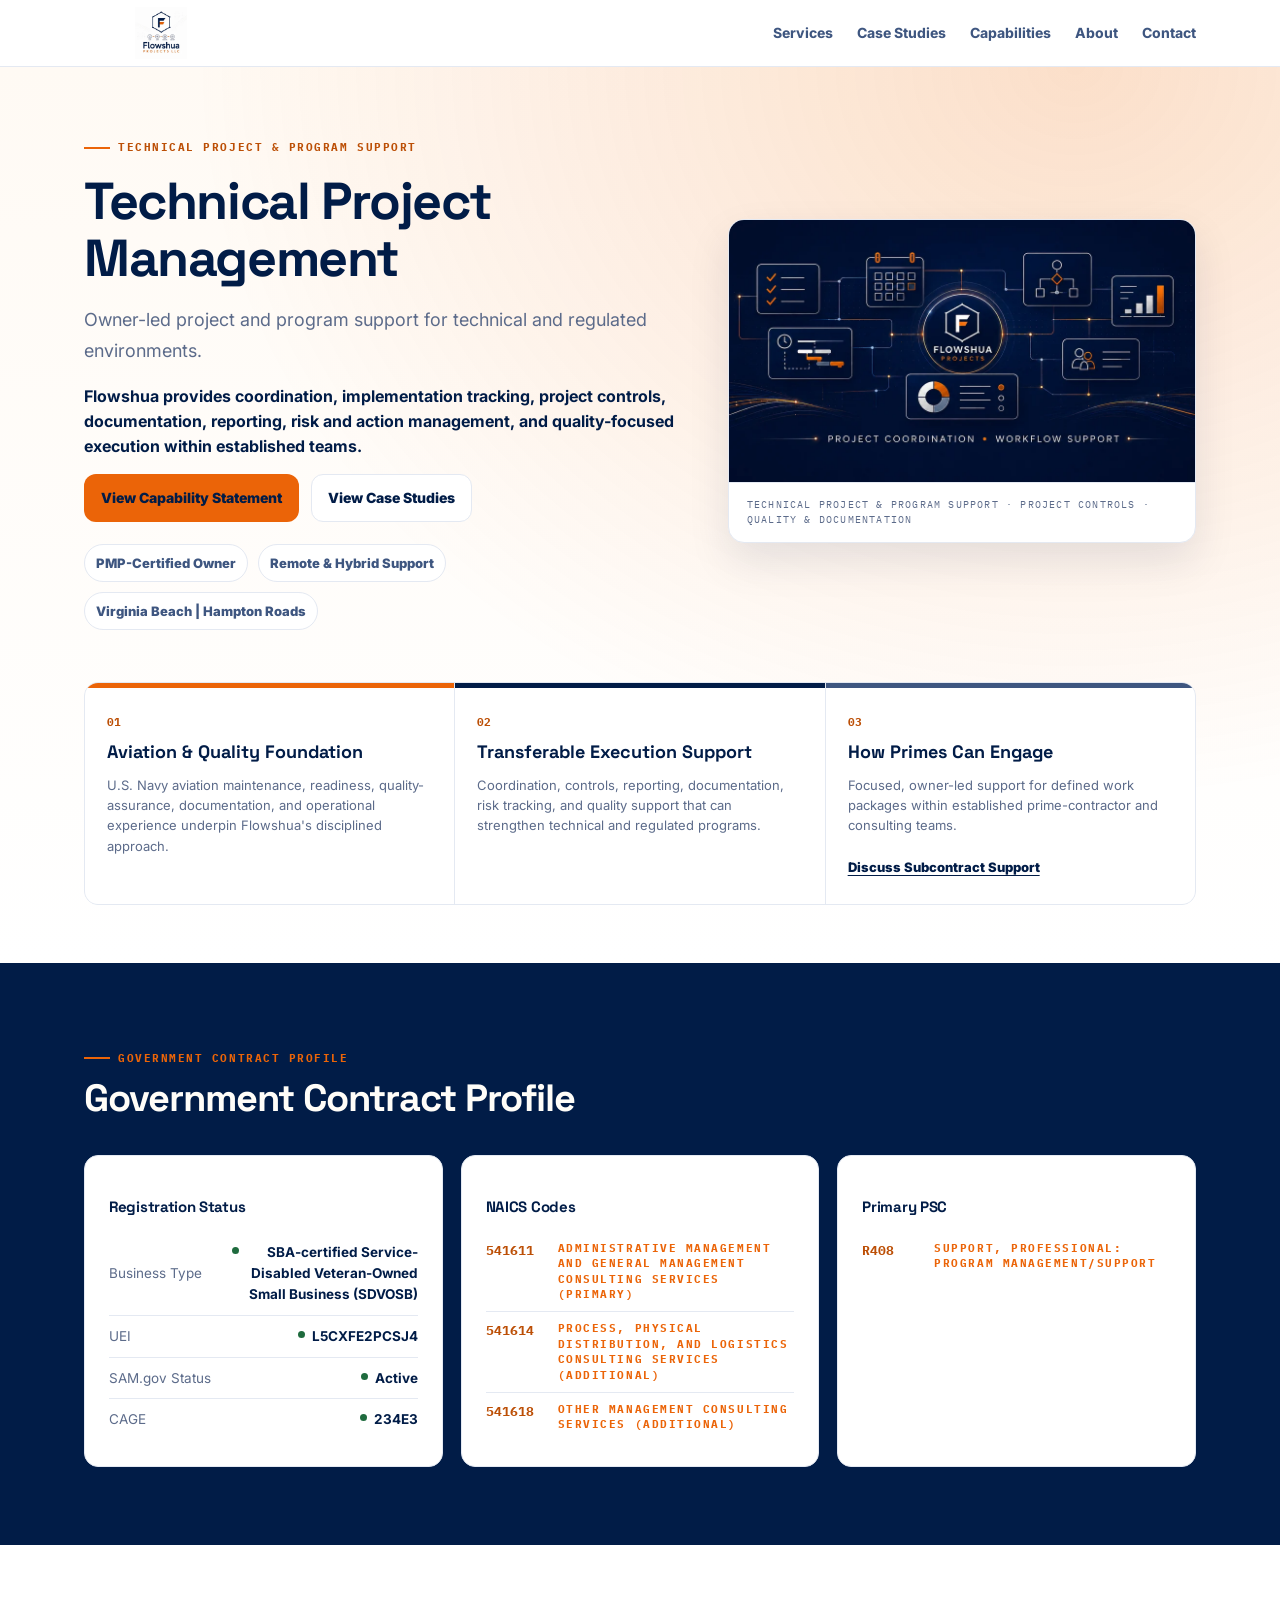
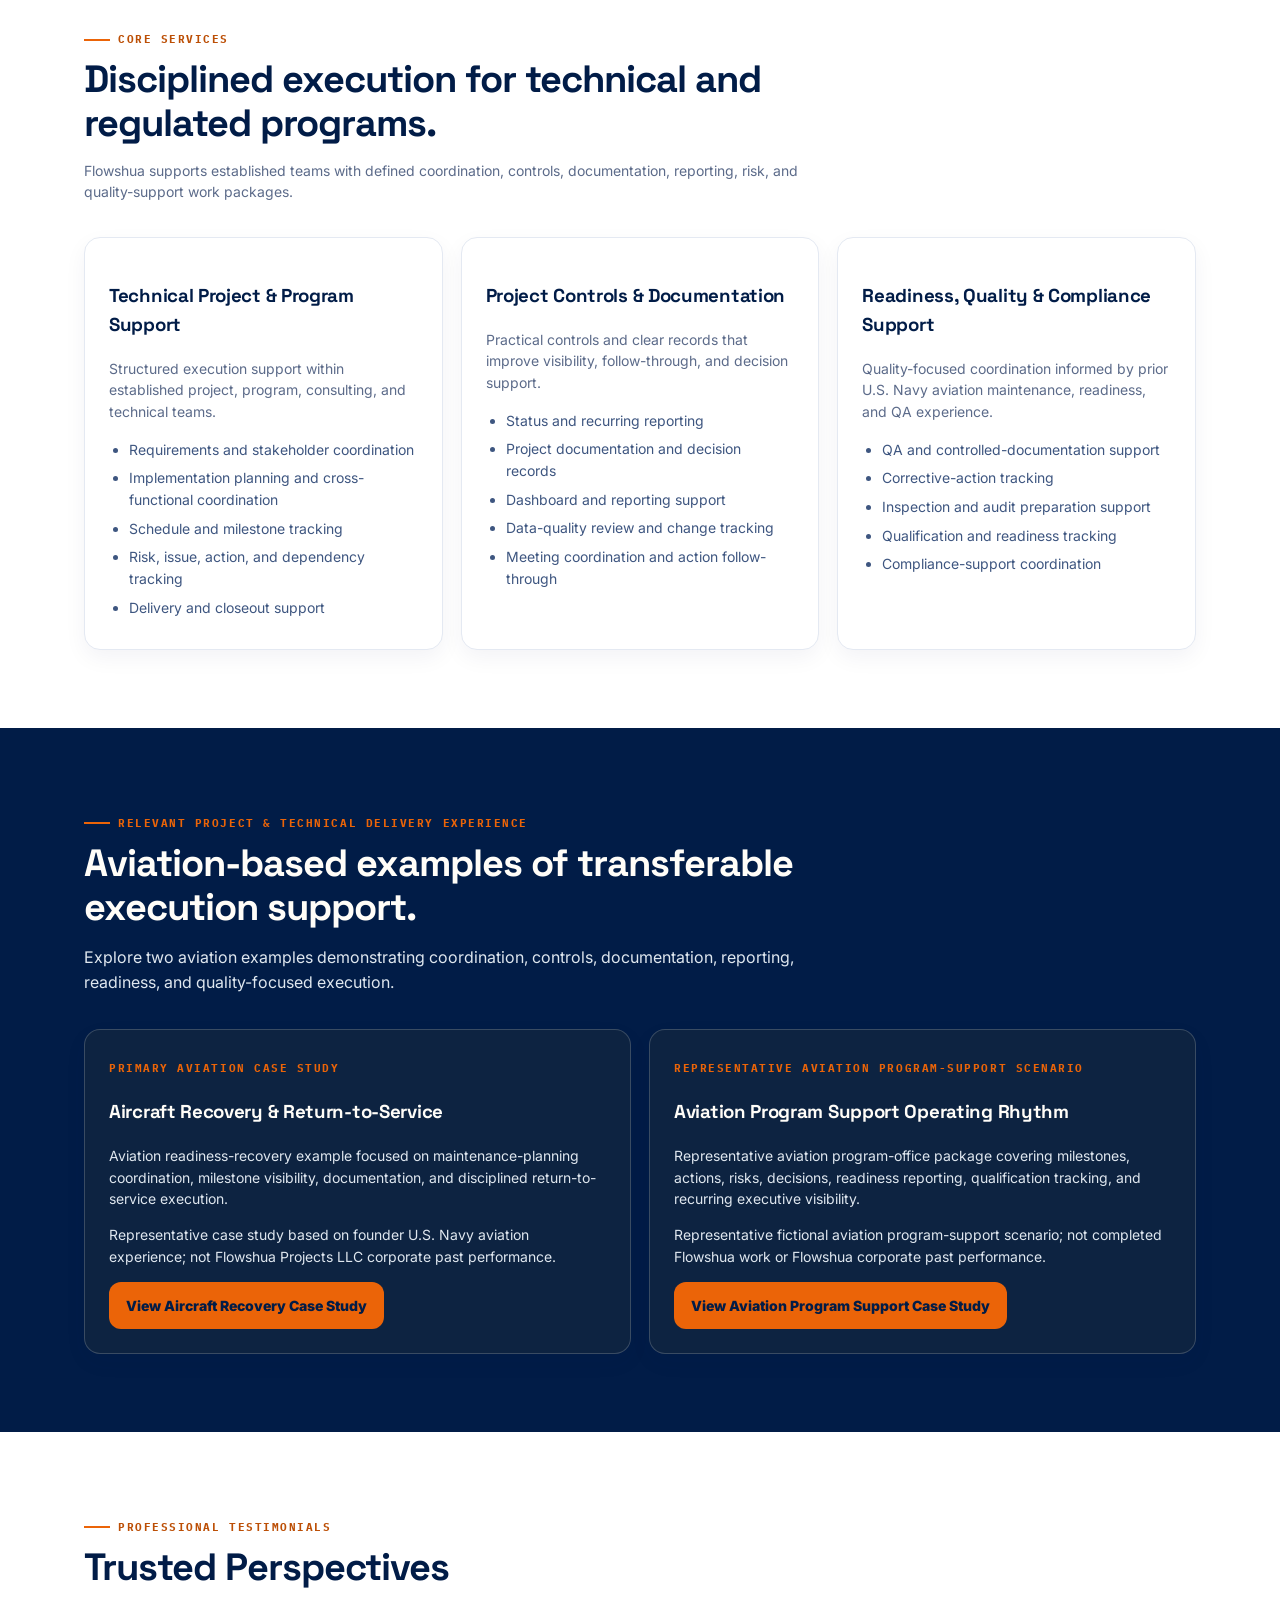
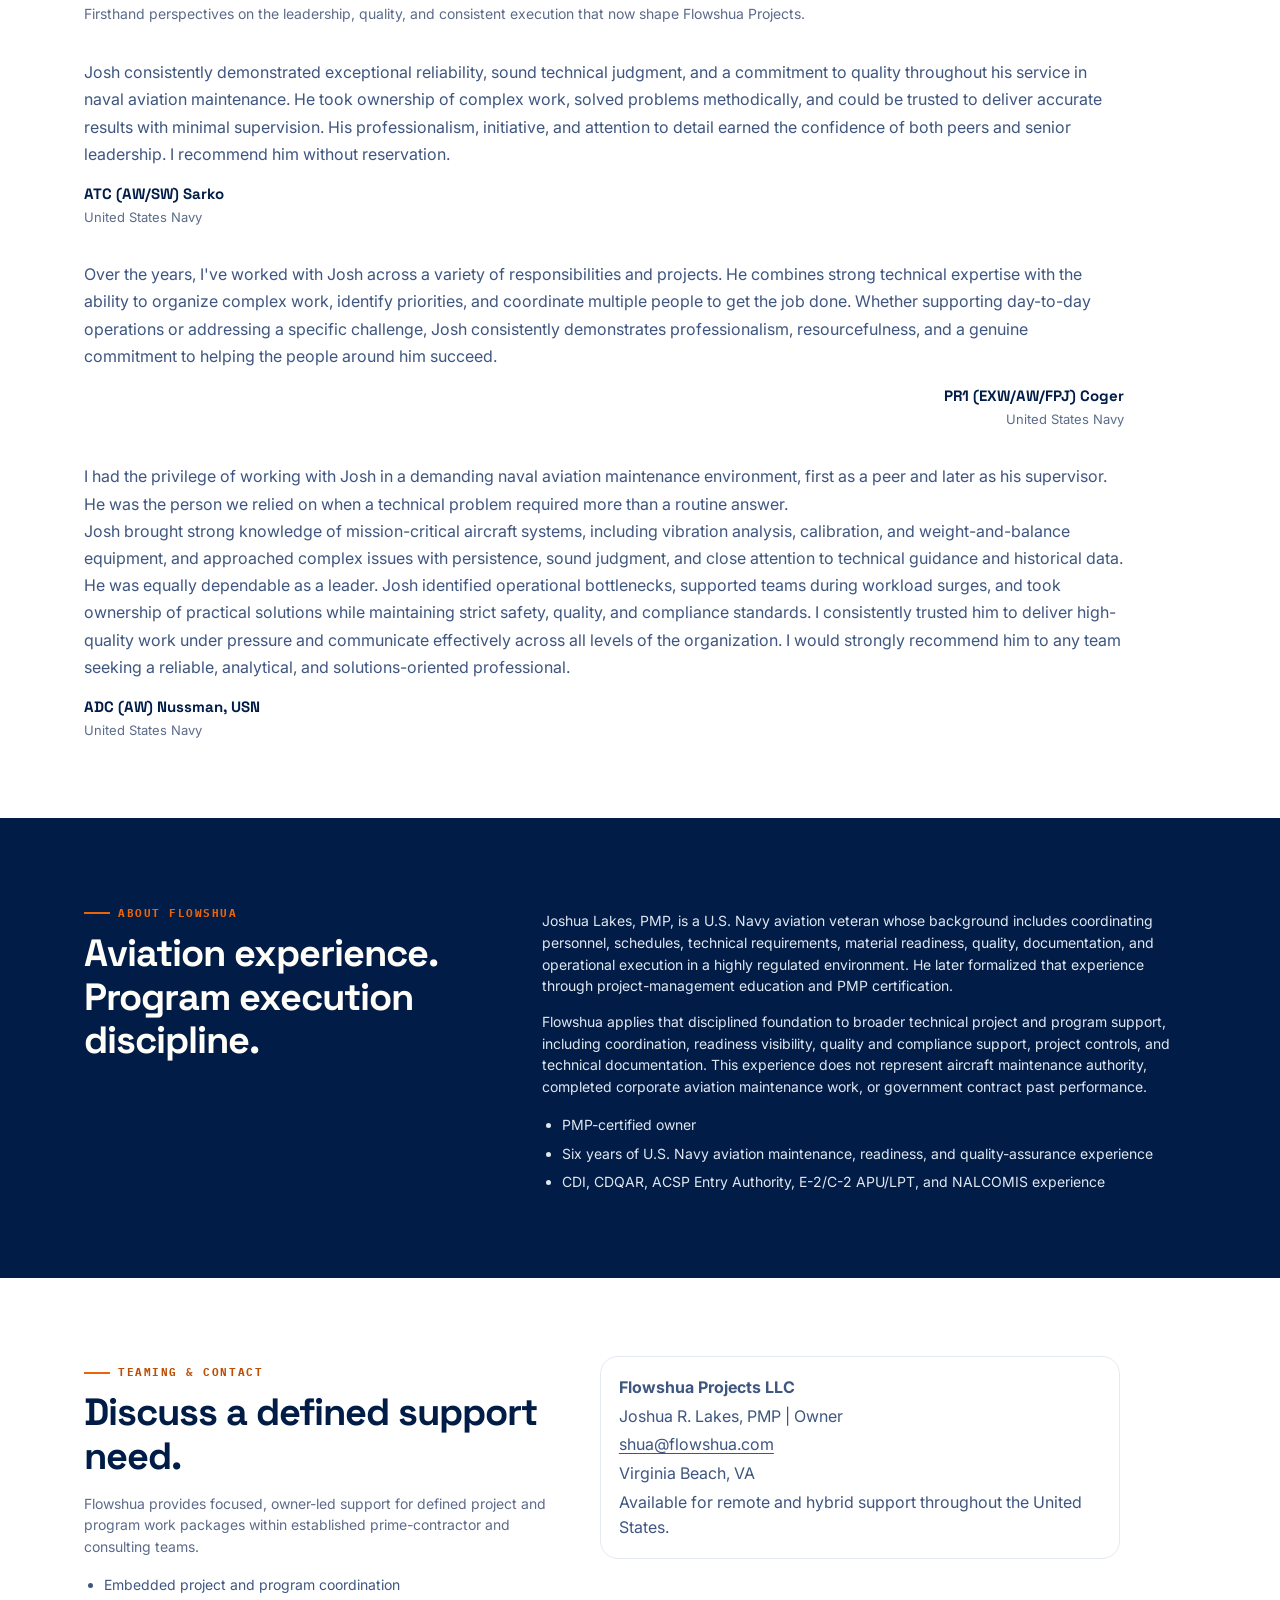
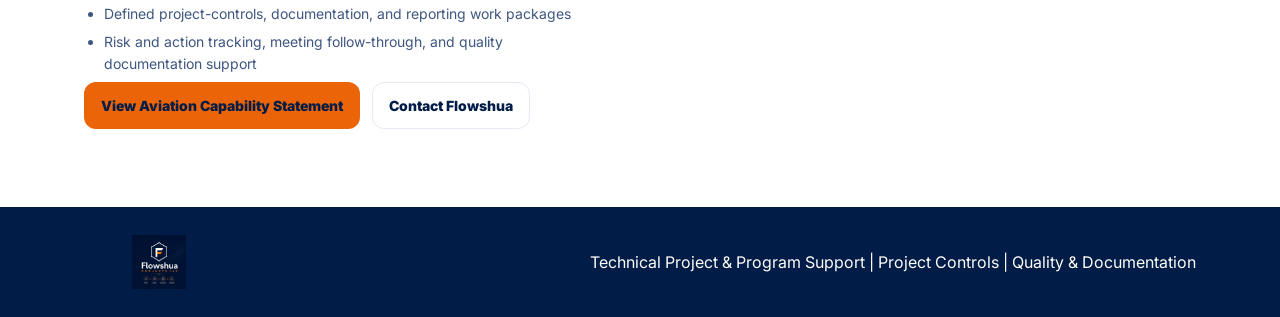
==== commit 51b79341: "Broaden Flowshua Technical Program Positioning" ====
--- a/index.html
+++ b/index.html
@@ -3,27 +3,27 @@
 <head>
 <meta charset="utf-8">
 <meta name="viewport" content="width=device-width,initial-scale=1">
-<meta name="description" content="Flowshua Projects LLC is an SBA-certified SDVOSB providing technical project management, aviation program support, project controls, readiness, quality, and documentation support to defense and aviation organizations.">
-<title>Flowshua Projects LLC | Technical Project Management &amp; Aviation Program Support</title>
+<meta name="description" content="Owner-led technical project and program support for technical and regulated environments, including coordination, project controls, documentation, reporting, risk, and quality support.">
+<title>Technical Project &amp; Program Support | Flowshua Projects</title>
 <link rel="canonical" href="https://flowshua.com/">
 <meta property="og:type" content="website">
 <meta property="og:site_name" content="Flowshua Projects">
 <meta property="og:locale" content="en_US">
-<meta property="og:title" content="Flowshua Projects LLC | Technical Project Management &amp; Aviation Program Support">
-<meta property="og:description" content="Technical project management, aviation program support, project controls, readiness, quality, and documentation support for defense and aviation organizations.">
+<meta property="og:title" content="Technical Project &amp; Program Support | Flowshua Projects">
+<meta property="og:description" content="Owner-led coordination, project controls, documentation, reporting, risk, and quality support for technical and regulated programs.">
 <meta property="og:url" content="https://flowshua.com/">
 <meta property="og:image" content="https://flowshua.com/FLOWSHUA%20Thick%20Banner.PNG">
 <meta property="og:image:secure_url" content="https://flowshua.com/FLOWSHUA%20Thick%20Banner.PNG">
 <meta property="og:image:type" content="image/png">
 <meta property="og:image:width" content="1672">
 <meta property="og:image:height" content="941">
-<meta property="og:image:alt" content="Flowshua Projects aviation and program support banner">
+<meta property="og:image:alt" content="Flowshua Projects technical project and program support banner">
 <meta name="twitter:card" content="summary_large_image">
-<meta name="twitter:title" content="Flowshua Projects LLC | Technical Project Management &amp; Aviation Program Support">
-<meta name="twitter:description" content="Technical project management, aviation program support, project controls, readiness, quality, and documentation support for defense and aviation organizations.">
+<meta name="twitter:title" content="Technical Project &amp; Program Support | Flowshua Projects">
+<meta name="twitter:description" content="Owner-led coordination, project controls, documentation, reporting, risk, and quality support for technical and regulated programs.">
 <meta name="twitter:url" content="https://flowshua.com/">
 <meta name="twitter:image" content="https://flowshua.com/FLOWSHUA%20Thick%20Banner.PNG">
-<meta name="twitter:image:alt" content="Flowshua Projects aviation and program support banner">
+<meta name="twitter:image:alt" content="Flowshua Projects technical project and program support banner">
 <script type="application/ld+json">
 {
   "@context": "https://schema.org",
@@ -31,7 +31,7 @@
   "name": "Flowshua Projects LLC",
   "url": "https://flowshua.com/",
   "logo": "https://flowshua.com/assets/optimized/flowshua-logo-320.webp",
-  "email": "joshua@flowshua.com",
+  "email": "shua@flowshua.com",
   "address": {
     "@type": "PostalAddress",
     "addressLocality": "Virginia Beach",
@@ -65,8 +65,6 @@
 .home-positioning-grid .prime-positioning{border-top-color:var(--mocha)}
 .home-positioning-grid .value-item h2{font-size:18px}
 .home-positioning-grid .value-item a{display:inline-flex;margin-top:8px;color:var(--charcoal);font-size:13px;font-weight:850;text-decoration:underline;text-underline-offset:3px}
-.hero-subheadline{max-width:680px;margin:0 0 12px;color:var(--mocha);font-size:clamp(20px,2vw,24px);font-weight:600;line-height:1.4}
-.hero-support{max-width:680px;margin:0;color:var(--stone);font-size:16px;line-height:1.7}
 @media(max-width:820px){.home-positioning-grid{grid-template-columns:1fr}}
 </style>
 </head>
@@ -91,16 +89,12 @@
 <section class="hero" id="home">
 <div class="wrap hero-top">
 <div>
-<div class="eyebrow">DEFENSE &amp; AVIATION PROJECT SUPPORT</div>
+<div class="eyebrow">Technical Project &amp; Program Support</div>
 <h1 id="hero-title">Technical Project Management</h1>
-<p class="hero-subheadline">Program support and project controls for defense and aviation organizations.</p>
-<p class="hero-support">Flowshua Projects LLC provides technical project and program support to defense and aviation organizations. We support requirements, planning, implementation, testing, documentation, reporting, and delivery, backed by aviation readiness, quality assurance, and compliance experience.</p>
-<dl class="hero-contract-codes" aria-label="Primary federal contracting codes">
-<div><dt>NAICS</dt><dd>541611 · 541614 · 541618</dd></div>
-<div><dt>Primary PSC</dt><dd>R408</dd></div>
-</dl>
+<p class="lead">Owner-led project and program support for technical and regulated environments.</p>
+<p><strong>Flowshua provides coordination, implementation tracking, project controls, documentation, reporting, risk and action management, and quality-focused execution within established teams.</strong></p>
 <div class="hero-actions">
-<a class="button primary" href="/government/" aria-label="View the Flowshua Aviation Program Support Capability Statement">View Capability Statement</a>
+<a class="button primary" href="/government/" aria-label="View the Flowshua capability statement">View Capability Statement</a>
 <a class="button secondary" href="#portfolio" aria-label="View Flowshua case studies">View Case Studies</a>
 </div>
 <ul class="cred-row" aria-label="Flowshua credibility highlights">
@@ -108,15 +102,15 @@
 </ul>
 </div>
 <div class="hero-banner-panel">
-<div class="hero-banner-frame"><img src="assets/optimized/flowshua-banner-960.webp" alt="Flowshua aviation program support workflow graphic" width="960" height="540" decoding="async"></div>
-<div class="hero-banner-cap">Technical Project Management · Aviation Program Support · Project Controls</div>
+<div class="hero-banner-frame"><img src="assets/optimized/flowshua-banner-960.webp" alt="Flowshua technical project and program support workflow graphic" width="960" height="540" decoding="async"></div>
+<div class="hero-banner-cap">Technical Project &amp; Program Support · Project Controls · Quality &amp; Documentation</div>
 </div>
 </div>
 <div class="wrap">
 <div class="value-grid home-positioning-grid">
-<div class="value-item aviation-positioning"><div class="num">01</div><h2>What Flowshua Does</h2><p>Technical project management, aviation program support, and project controls from requirements through delivery.</p></div>
-<div class="value-item readiness-positioning"><div class="num">02</div><h2>Why Flowshua Is Credible</h2><p>PMP-certified leadership backed by prior U.S. Navy aviation readiness, quality assurance, compliance, and technical-operations experience.</p></div>
-<div class="value-item prime-positioning"><div class="num">03</div><h2>How Primes Can Engage</h2><p>Embedded technical project support or defined project-control, documentation, readiness, quality, and reporting work packages.</p><a href="/government/">View Capability Statement</a></div>
+<div class="value-item aviation-positioning"><div class="num">01</div><h2>Aviation &amp; Quality Foundation</h2><p>U.S. Navy aviation maintenance, readiness, quality-assurance, documentation, and operational experience underpin Flowshua's disciplined approach.</p></div>
+<div class="value-item readiness-positioning"><div class="num">02</div><h2>Transferable Execution Support</h2><p>Coordination, controls, reporting, documentation, risk tracking, and quality support that can strengthen technical and regulated programs.</p></div>
+<div class="value-item prime-positioning"><div class="num">03</div><h2>How Primes Can Engage</h2><p>Focused, owner-led support for defined work packages within established prime-contractor and consulting teams.</p><a href="#contact">Discuss Subcontract Support</a></div>
 </div>
 </div>
 </section>
@@ -125,7 +119,7 @@
 <div class="wrap">
 <div class="section-head">
 <div class="eyebrow">Government Contract Profile</div>
-<h2 id="federal-profile-title">Technical Project and Aviation Program Support Profile</h2>
+<h2 id="federal-profile-title">Government Contract Profile</h2>
 </div>
 <div class="gov-teaser-grid">
 <div class="gov-teaser-card">
@@ -153,32 +147,24 @@
 <div class="wrap">
 <div class="section-head">
 <div class="eyebrow">Core Services</div>
-<h2>Technical delivery backed by aviation readiness and quality experience.</h2>
-<p class="muted">Flowshua coordinates technical requirements, implementation, controls, documentation, and delivery for defense and aviation organizations.</p>
+<h2>Disciplined execution for technical and regulated programs.</h2>
+<p class="muted">Flowshua supports established teams with defined coordination, controls, documentation, reporting, risk, and quality-support work packages.</p>
 </div>
 <div class="grid-3 service-grid">
-<article class="card service-card"><h3>Technical Project Management</h3><p class="muted">Requirements coordination, implementation planning, schedule and milestone tracking, stakeholder coordination, testing coordination, risk and issue tracking, and delivery support.</p><ul><li>Requirements and stakeholder coordination</li><li>Implementation and testing planning</li><li>Schedule, milestone, risk, and issue tracking</li><li>Delivery and closeout support</li></ul></article>
-<article class="card service-card"><h3>Project Controls &amp; Documentation</h3><p class="muted">Action and dependency tracking, status reporting, document control, decision records, data-quality review, recurring reporting, and project documentation.</p><ul><li>Action and dependency tracking</li><li>Status and recurring reporting</li><li>Document control and decision records</li><li>Data-quality review</li></ul></article>
-<article class="card service-card"><h3>Aviation Readiness &amp; Quality Support</h3><p class="muted">Readiness reporting, inspection and audit preparation, corrective-action tracking, qualification tracking, procedural compliance, material coordination, and aviation-informed execution support.</p><ul><li>Readiness and qualification tracking</li><li>Inspection and audit preparation</li><li>Corrective-action and compliance tracking</li><li>Material and execution coordination</li></ul></article>
-</div>
-</div>
-</section>
-
-<section class="section alt" aria-labelledby="subcontract-title">
-<div class="wrap subcontract-layout">
-<div class="section-head"><div class="eyebrow">For Defense Primes</div><h2 id="subcontract-title">Subcontract Support Model</h2><p class="muted">Focused, owner-led support for defined requirements and low-risk work packages within an established prime-contractor team.</p></div>
-<div class="card subcontract-card"><ul class="credential-list"><li>Embedded technical project/program support</li><li>Defined project-control and documentation work packages</li><li>Readiness, quality, and reporting support</li><li>Remote, hybrid, and Hampton Roads on-site execution</li></ul><a class="button primary" href="/government/">View Capability Statement</a></div>
+<article class="card service-card"><h3>Technical Project &amp; Program Support</h3><p class="muted">Structured execution support within established project, program, consulting, and technical teams.</p><ul><li>Requirements and stakeholder coordination</li><li>Implementation planning and cross-functional coordination</li><li>Schedule and milestone tracking</li><li>Risk, issue, action, and dependency tracking</li><li>Delivery and closeout support</li></ul></article>
+<article class="card service-card"><h3>Project Controls &amp; Documentation</h3><p class="muted">Practical controls and clear records that improve visibility, follow-through, and decision support.</p><ul><li>Status and recurring reporting</li><li>Project documentation and decision records</li><li>Dashboard and reporting support</li><li>Data-quality review and change tracking</li><li>Meeting coordination and action follow-through</li></ul></article>
+<article class="card service-card"><h3>Readiness, Quality &amp; Compliance Support</h3><p class="muted">Quality-focused coordination informed by prior U.S. Navy aviation maintenance, readiness, and QA experience.</p><ul><li>QA and controlled-documentation support</li><li>Corrective-action tracking</li><li>Inspection and audit preparation support</li><li>Qualification and readiness tracking</li><li>Compliance-support coordination</li></ul></article>
+</div>
 </div>
 </section>
 
 <section class="section dark" id="portfolio">
 <div class="wrap">
-<div class="section-head"><div class="eyebrow">Relevant Project Experience</div><h2>Technical projects delivered from requirements through deployment.</h2><p>Concrete project experience presented separately from representative aviation work samples and prior-service experience.</p></div>
+<div class="section-head"><div class="eyebrow">Relevant Project &amp; Technical Delivery Experience</div><h2>Aviation-based examples of transferable execution support.</h2><p>Explore two aviation examples demonstrating coordination, controls, documentation, reporting, readiness, and quality-focused execution.</p></div>
 <div class="grid-2 case-grid">
-<article class="card case-card experience-card"><div class="label">Technical Project Management | Product Delivery</div><h3>Vets in Aerospace | Aviation Workforce Platform</h3><p class="muted">Led end-to-end delivery of a web-based aviation workforce platform, translating stakeholder requirements into a functioning deployed solution through planning, implementation, testing, revisions, and deployment.</p><p class="note">Project experience; not presented as federal past performance or software-engineering services.</p></article>
-<article class="card case-card experience-card"><div class="label">Internal Technical Implementation</div><h3>Flowshua Projects | Internal Digital Implementation</h3><p class="muted">Designed and deployed Flowshua’s website and internal project-management environment, integrating Jira, Confluence, and Microsoft 365 to support opportunity tracking, actions, risks, documentation control, and recurring reporting.</p><p class="note">Internal Flowshua implementation; not external client work or federal past performance.</p></article>
-</div>
-<div class="representative-work"><div><div class="label">Representative Work Samples</div><h3>Aviation-informed project-control examples</h3><p>Explore two clearly labeled examples that demonstrate Flowshua’s project-control approach without claiming completed corporate work.</p></div><div class="actions"><a class="button bronze" href="aircraft-return-to-service/">Aircraft Recovery</a><a class="button secondary" href="program-support-operating-rhythm/">Program Support Operating Rhythm</a></div></div>
+<article class="card case-card"><div class="label">Primary Aviation Case Study</div><h3>Aircraft Recovery &amp; Return-to-Service</h3><p class="muted">Aviation readiness-recovery example focused on maintenance-planning coordination, milestone visibility, documentation, and disciplined return-to-service execution.</p><p class="note">Representative case study based on founder U.S. Navy aviation experience; not Flowshua Projects LLC corporate past performance.</p><a class="button bronze" href="aircraft-return-to-service/">View Aircraft Recovery Case Study</a></article>
+<article class="card case-card"><div class="label">Representative Aviation Program-Support Scenario</div><h3>Aviation Program Support Operating Rhythm</h3><p class="muted">Representative aviation program-office package covering milestones, actions, risks, decisions, readiness reporting, qualification tracking, and recurring executive visibility.</p><p class="note">Representative fictional aviation program-support scenario; not completed Flowshua work or Flowshua corporate past performance.</p><a class="button bronze" href="program-support-operating-rhythm/">View Aviation Program Support Case Study</a></article>
+</div>
 </div>
 </section>
 <section class="section testimonials" id="testimonials" aria-labelledby="testimonials-title">
@@ -213,10 +199,10 @@
 </div>
 </div>
 </section>
-<section class="section dark" id="about"><div class="wrap info-grid"><div><div class="eyebrow">About Flowshua</div><h2>Technical aviation operations to disciplined project delivery.</h2></div><div><p class="muted">Joshua Lakes, PMP is a Navy aviation veteran with experience coordinating personnel, schedules, technical requirements, material readiness, quality, documentation, and operational execution in a complex aviation environment.</p><p class="muted">He later formalized that experience through project-management education and PMP certification and has since led technical projects through requirements, implementation, testing, and deployment.</p><ul class="credential-list"><li>Project Management Professional (PMP)</li><li>Collateral Duty Quality Assurance Representative (CDQAR) and Collateral Duty Inspector (CDI)</li><li>Aircraft Confined Space Program Entry Authority</li><li>E-2/C-2 Engine/APU Turn-Up and Low Power Turn qualifications</li><li>NALCOMIS experience</li></ul><p class="credential-qualifier">Aviation qualifications and quality credentials were earned during prior U.S. Navy service. They are not presented as Flowshua corporate past performance.</p></div></div></section>
-<section class="section" id="contact"><div class="wrap contact-grid"><div><div class="eyebrow">Teaming &amp; Contact</div><h2>Discuss technical project or aviation program support.</h2><p class="muted">Flowshua supports defense primes, aviation organizations, and teaming partners with defined technical project, controls, readiness, quality, reporting, and documentation requirements.</p><ul class="credential-list"><li>Defined project-control and documentation work packages</li><li>Embedded technical project/program support</li><li>Readiness, quality, and reporting support</li></ul><div class="actions"><a class="button primary" href="/government/">View Capability Statement</a><a class="button secondary" href="mailto:joshua@flowshua.com">Contact Flowshua</a></div></div><div><div class="contact-card"><strong>Flowshua Projects LLC</strong><span>Joshua R. Lakes, PMP | Owner</span><a href="mailto:joshua@flowshua.com">joshua@flowshua.com</a><span>Virginia Beach, VA</span><span>Available for remote, hybrid, and Hampton Roads on-site support.</span></div></div></div></section>
+<section class="section dark" id="about"><div class="wrap info-grid"><div><div class="eyebrow">About Flowshua</div><h2>Aviation experience. Program execution discipline.</h2></div><div><p class="muted">Joshua Lakes, PMP, is a U.S. Navy aviation veteran whose background includes coordinating personnel, schedules, technical requirements, material readiness, quality, documentation, and operational execution in a highly regulated environment. He later formalized that experience through project-management education and PMP certification.</p><p class="muted">Flowshua applies that disciplined foundation to broader technical project and program support, including coordination, readiness visibility, quality and compliance support, project controls, and technical documentation. This experience does not represent aircraft maintenance authority, completed corporate aviation maintenance work, or government contract past performance.</p><ul class="credential-list"><li>PMP-certified owner</li><li>Six years of U.S. Navy aviation maintenance, readiness, and quality-assurance experience</li><li>CDI, CDQAR, ACSP Entry Authority, E-2/C-2 APU/LPT, and NALCOMIS experience</li></ul></div></div></section>
+<section class="section" id="contact"><div class="wrap contact-grid"><div><div class="eyebrow">Teaming &amp; Contact</div><h2>Discuss a defined support need.</h2><p class="muted">Flowshua provides focused, owner-led support for defined project and program work packages within established prime-contractor and consulting teams.</p><ul class="credential-list"><li>Embedded project and program coordination</li><li>Defined project-controls, documentation, and reporting work packages</li><li>Risk and action tracking, meeting follow-through, and quality documentation support</li></ul><div class="actions"><a class="button primary" href="/government/">View Aviation Capability Statement</a><a class="button secondary" href="mailto:shua@flowshua.com">Contact Flowshua</a></div></div><div><div class="contact-card"><strong>Flowshua Projects LLC</strong><span>Joshua R. Lakes, PMP | Owner</span><a href="mailto:shua@flowshua.com">shua@flowshua.com</a><span>Virginia Beach, VA</span><span>Available for remote and hybrid support throughout the United States.</span></div></div></div></section>
 </main>
-<footer class="site-footer"><div class="wrap foot"><img class="footer-logo" src="assets/optimized/flowshua-logo-dark-320.webp" alt="Flowshua Projects technical project management and aviation program support company logo" width="150" height="54" loading="lazy" decoding="async"><span>Technical Project Management | Aviation Program Support | Project Controls</span></div></footer>
+<footer class="site-footer"><div class="wrap foot"><img class="footer-logo" src="assets/optimized/flowshua-logo-dark-320.webp" alt="Flowshua Projects technical project and program support company logo" width="150" height="54" loading="lazy" decoding="async"><span>Technical Project &amp; Program Support | Project Controls | Quality &amp; Documentation</span></div></footer>
 <script src="assets/site.js"></script>
 </body>
 </html>
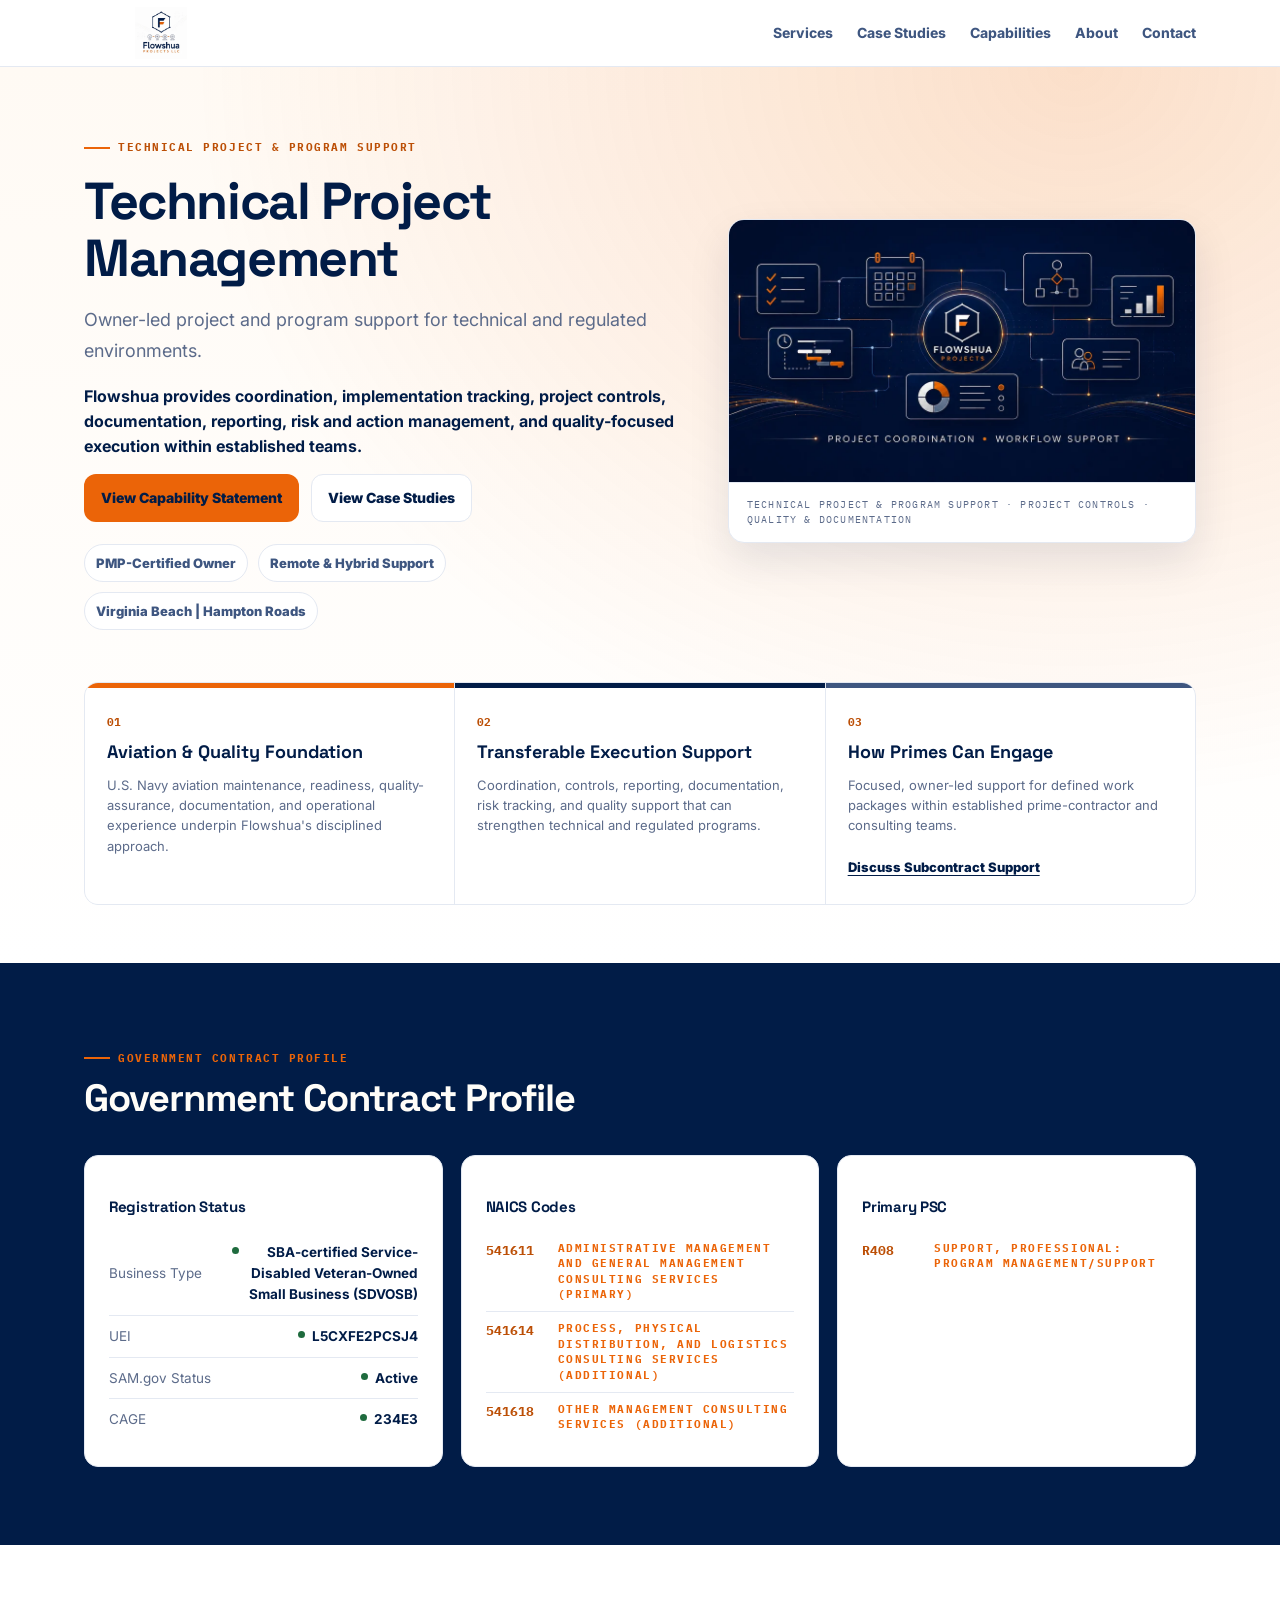
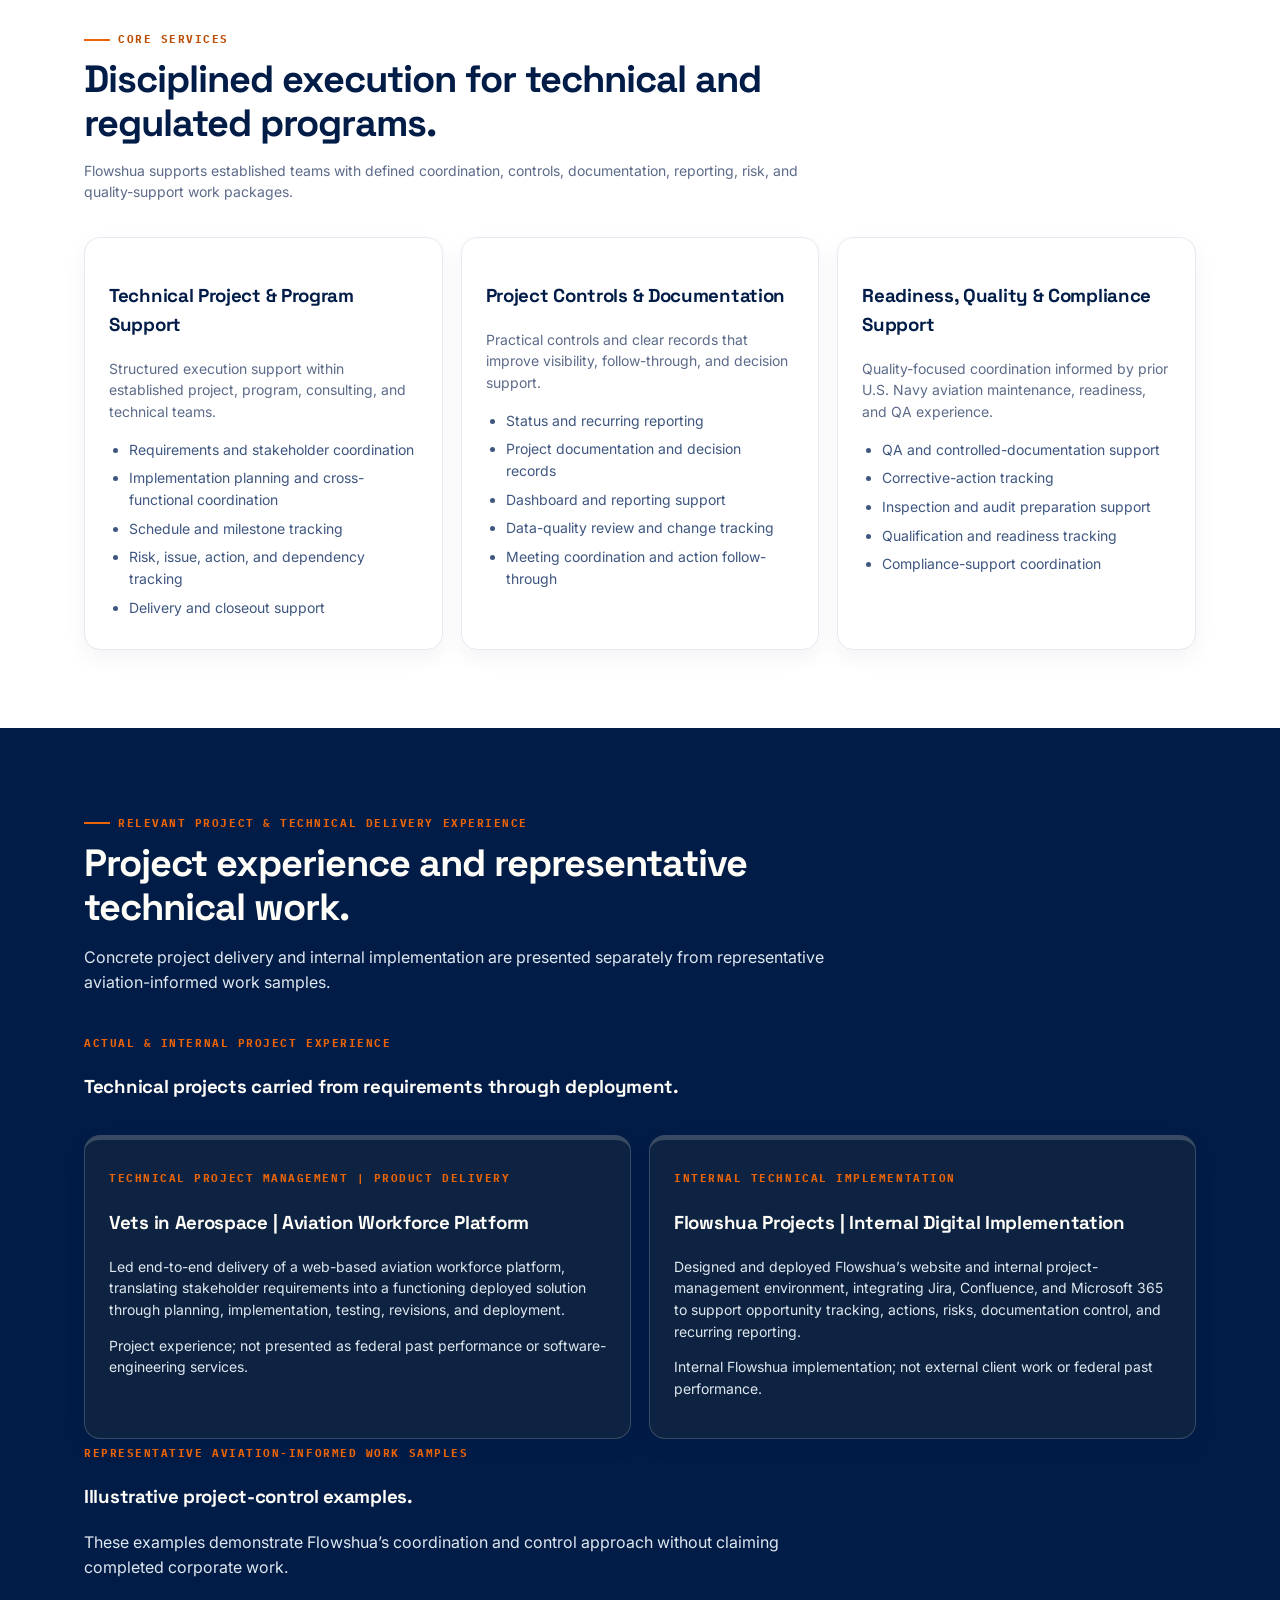
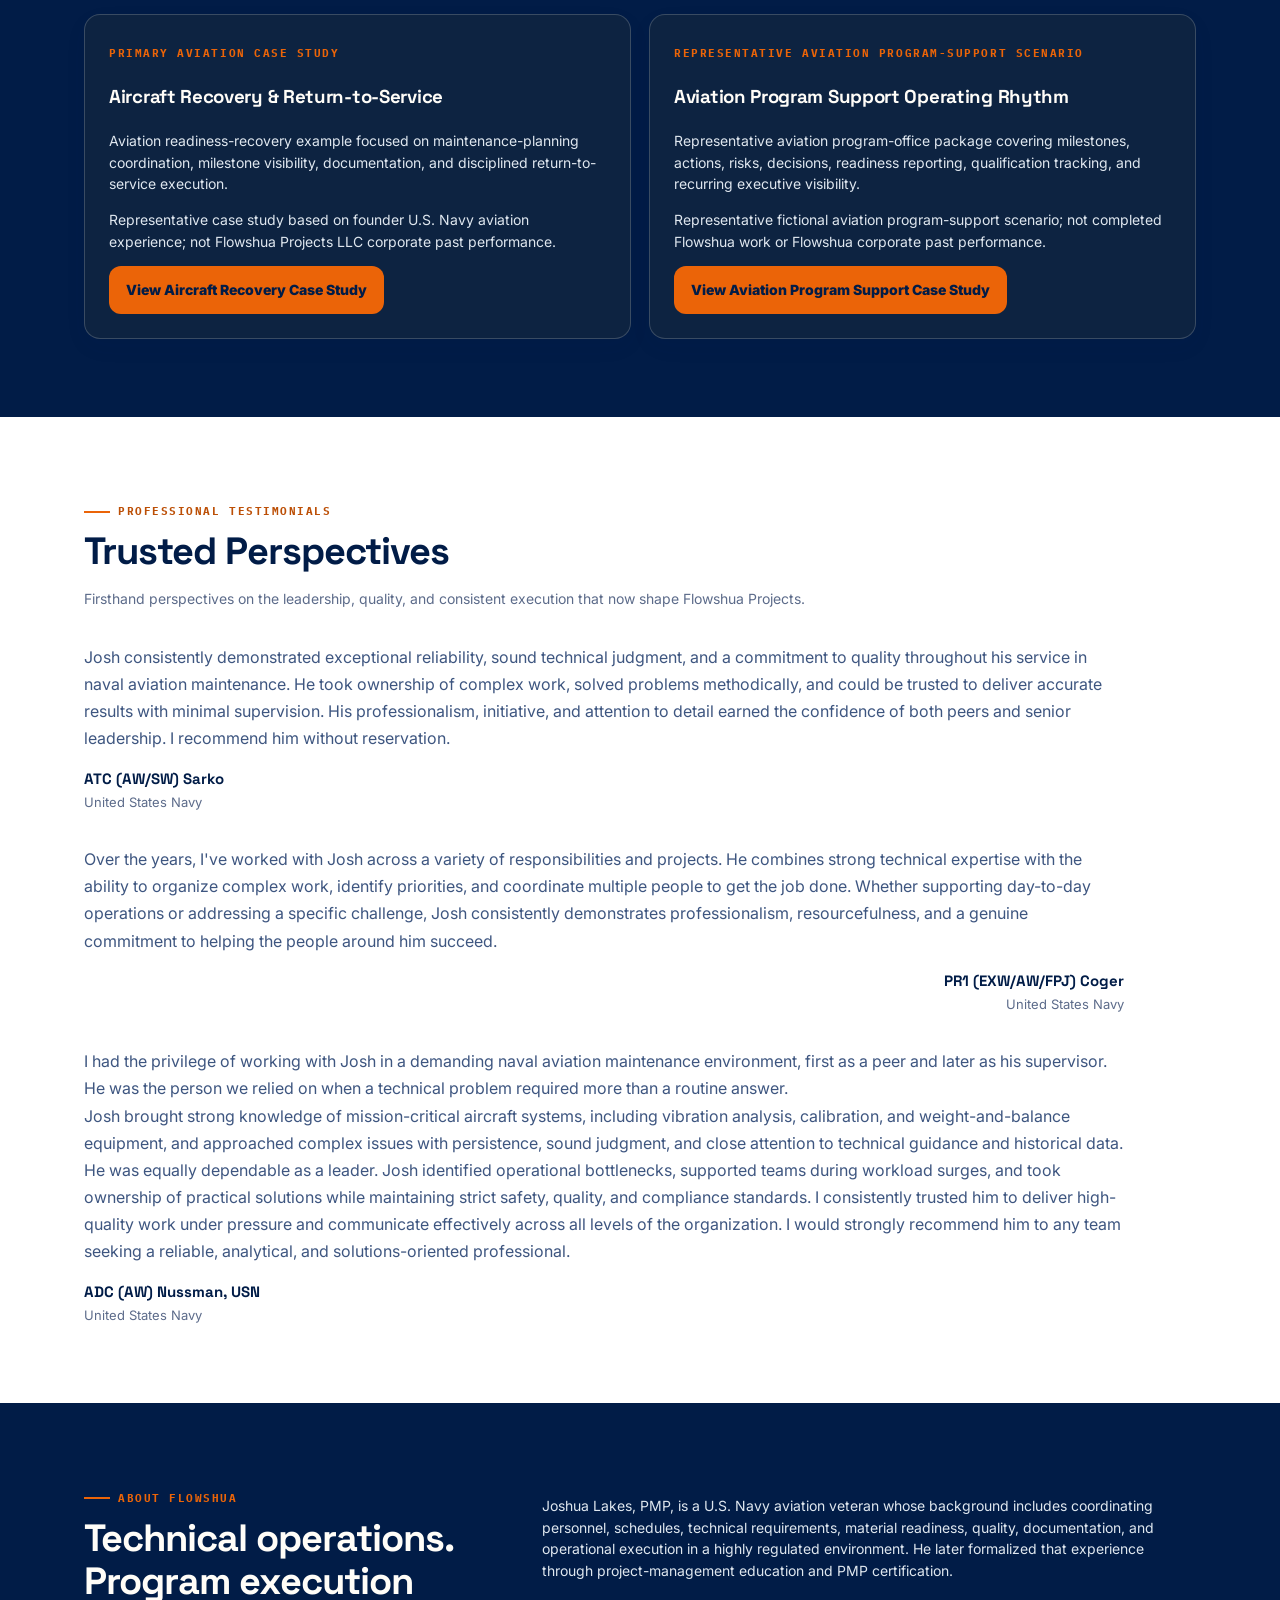
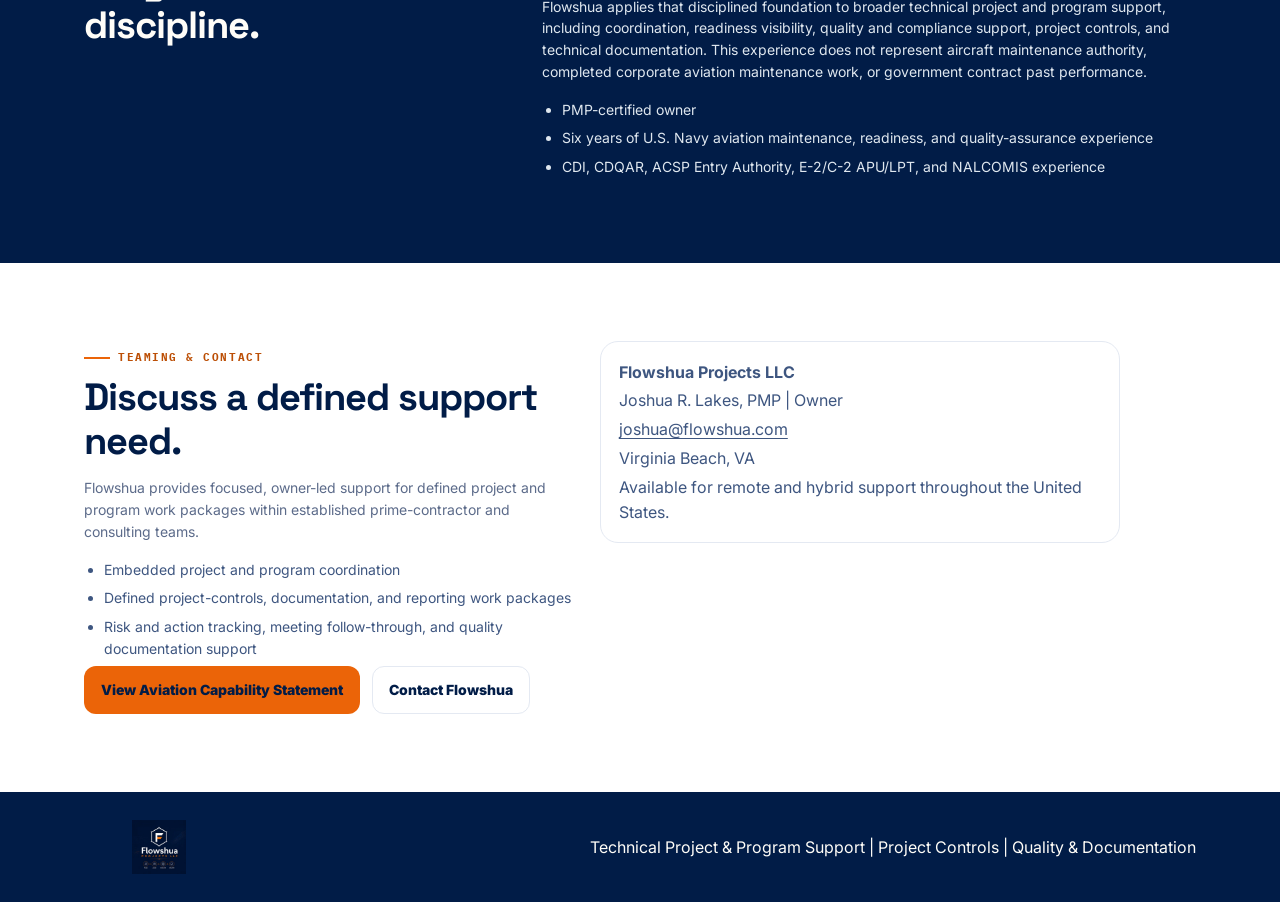
==== commit 818d812b: "refine: restore project examples and balance positioning" ====
--- a/index.html
+++ b/index.html
@@ -31,7 +31,7 @@
   "name": "Flowshua Projects LLC",
   "url": "https://flowshua.com/",
   "logo": "https://flowshua.com/assets/optimized/flowshua-logo-320.webp",
-  "email": "shua@flowshua.com",
+  "email": "joshua@flowshua.com",
   "address": {
     "@type": "PostalAddress",
     "addressLocality": "Virginia Beach",
@@ -160,7 +160,13 @@
 
 <section class="section dark" id="portfolio">
 <div class="wrap">
-<div class="section-head"><div class="eyebrow">Relevant Project &amp; Technical Delivery Experience</div><h2>Aviation-based examples of transferable execution support.</h2><p>Explore two aviation examples demonstrating coordination, controls, documentation, reporting, readiness, and quality-focused execution.</p></div>
+<div class="section-head"><div class="eyebrow">Relevant Project &amp; Technical Delivery Experience</div><h2>Project experience and representative technical work.</h2><p>Concrete project delivery and internal implementation are presented separately from representative aviation-informed work samples.</p></div>
+<div class="section-head"><div class="label">Actual &amp; Internal Project Experience</div><h3>Technical projects carried from requirements through deployment.</h3></div>
+<div class="grid-2 case-grid">
+<article class="card case-card experience-card"><div class="label">Technical Project Management | Product Delivery</div><h3>Vets in Aerospace | Aviation Workforce Platform</h3><p class="muted">Led end-to-end delivery of a web-based aviation workforce platform, translating stakeholder requirements into a functioning deployed solution through planning, implementation, testing, revisions, and deployment.</p><p class="note">Project experience; not presented as federal past performance or software-engineering services.</p></article>
+<article class="card case-card experience-card"><div class="label">Internal Technical Implementation</div><h3>Flowshua Projects | Internal Digital Implementation</h3><p class="muted">Designed and deployed Flowshua’s website and internal project-management environment, integrating Jira, Confluence, and Microsoft 365 to support opportunity tracking, actions, risks, documentation control, and recurring reporting.</p><p class="note">Internal Flowshua implementation; not external client work or federal past performance.</p></article>
+</div>
+<div class="section-head"><div class="label">Representative Aviation-Informed Work Samples</div><h3>Illustrative project-control examples.</h3><p>These examples demonstrate Flowshua’s coordination and control approach without claiming completed corporate work.</p></div>
 <div class="grid-2 case-grid">
 <article class="card case-card"><div class="label">Primary Aviation Case Study</div><h3>Aircraft Recovery &amp; Return-to-Service</h3><p class="muted">Aviation readiness-recovery example focused on maintenance-planning coordination, milestone visibility, documentation, and disciplined return-to-service execution.</p><p class="note">Representative case study based on founder U.S. Navy aviation experience; not Flowshua Projects LLC corporate past performance.</p><a class="button bronze" href="aircraft-return-to-service/">View Aircraft Recovery Case Study</a></article>
 <article class="card case-card"><div class="label">Representative Aviation Program-Support Scenario</div><h3>Aviation Program Support Operating Rhythm</h3><p class="muted">Representative aviation program-office package covering milestones, actions, risks, decisions, readiness reporting, qualification tracking, and recurring executive visibility.</p><p class="note">Representative fictional aviation program-support scenario; not completed Flowshua work or Flowshua corporate past performance.</p><a class="button bronze" href="program-support-operating-rhythm/">View Aviation Program Support Case Study</a></article>
@@ -199,8 +205,8 @@
 </div>
 </div>
 </section>
-<section class="section dark" id="about"><div class="wrap info-grid"><div><div class="eyebrow">About Flowshua</div><h2>Aviation experience. Program execution discipline.</h2></div><div><p class="muted">Joshua Lakes, PMP, is a U.S. Navy aviation veteran whose background includes coordinating personnel, schedules, technical requirements, material readiness, quality, documentation, and operational execution in a highly regulated environment. He later formalized that experience through project-management education and PMP certification.</p><p class="muted">Flowshua applies that disciplined foundation to broader technical project and program support, including coordination, readiness visibility, quality and compliance support, project controls, and technical documentation. This experience does not represent aircraft maintenance authority, completed corporate aviation maintenance work, or government contract past performance.</p><ul class="credential-list"><li>PMP-certified owner</li><li>Six years of U.S. Navy aviation maintenance, readiness, and quality-assurance experience</li><li>CDI, CDQAR, ACSP Entry Authority, E-2/C-2 APU/LPT, and NALCOMIS experience</li></ul></div></div></section>
-<section class="section" id="contact"><div class="wrap contact-grid"><div><div class="eyebrow">Teaming &amp; Contact</div><h2>Discuss a defined support need.</h2><p class="muted">Flowshua provides focused, owner-led support for defined project and program work packages within established prime-contractor and consulting teams.</p><ul class="credential-list"><li>Embedded project and program coordination</li><li>Defined project-controls, documentation, and reporting work packages</li><li>Risk and action tracking, meeting follow-through, and quality documentation support</li></ul><div class="actions"><a class="button primary" href="/government/">View Aviation Capability Statement</a><a class="button secondary" href="mailto:shua@flowshua.com">Contact Flowshua</a></div></div><div><div class="contact-card"><strong>Flowshua Projects LLC</strong><span>Joshua R. Lakes, PMP | Owner</span><a href="mailto:shua@flowshua.com">shua@flowshua.com</a><span>Virginia Beach, VA</span><span>Available for remote and hybrid support throughout the United States.</span></div></div></div></section>
+<section class="section dark" id="about"><div class="wrap info-grid"><div><div class="eyebrow">About Flowshua</div><h2>Technical operations. Program execution discipline.</h2></div><div><p class="muted">Joshua Lakes, PMP, is a U.S. Navy aviation veteran whose background includes coordinating personnel, schedules, technical requirements, material readiness, quality, documentation, and operational execution in a highly regulated environment. He later formalized that experience through project-management education and PMP certification.</p><p class="muted">Flowshua applies that disciplined foundation to broader technical project and program support, including coordination, readiness visibility, quality and compliance support, project controls, and technical documentation. This experience does not represent aircraft maintenance authority, completed corporate aviation maintenance work, or government contract past performance.</p><ul class="credential-list"><li>PMP-certified owner</li><li>Six years of U.S. Navy aviation maintenance, readiness, and quality-assurance experience</li><li>CDI, CDQAR, ACSP Entry Authority, E-2/C-2 APU/LPT, and NALCOMIS experience</li></ul></div></div></section>
+<section class="section" id="contact"><div class="wrap contact-grid"><div><div class="eyebrow">Teaming &amp; Contact</div><h2>Discuss a defined support need.</h2><p class="muted">Flowshua provides focused, owner-led support for defined project and program work packages within established prime-contractor and consulting teams.</p><ul class="credential-list"><li>Embedded project and program coordination</li><li>Defined project-controls, documentation, and reporting work packages</li><li>Risk and action tracking, meeting follow-through, and quality documentation support</li></ul><div class="actions"><a class="button primary" href="/government/">View Aviation Capability Statement</a><a class="button secondary" href="mailto:joshua@flowshua.com">Contact Flowshua</a></div></div><div><div class="contact-card"><strong>Flowshua Projects LLC</strong><span>Joshua R. Lakes, PMP | Owner</span><a href="mailto:joshua@flowshua.com">joshua@flowshua.com</a><span>Virginia Beach, VA</span><span>Available for remote and hybrid support throughout the United States.</span></div></div></div></section>
 </main>
 <footer class="site-footer"><div class="wrap foot"><img class="footer-logo" src="assets/optimized/flowshua-logo-dark-320.webp" alt="Flowshua Projects technical project and program support company logo" width="150" height="54" loading="lazy" decoding="async"><span>Technical Project &amp; Program Support | Project Controls | Quality &amp; Documentation</span></div></footer>
 <script src="assets/site.js"></script>
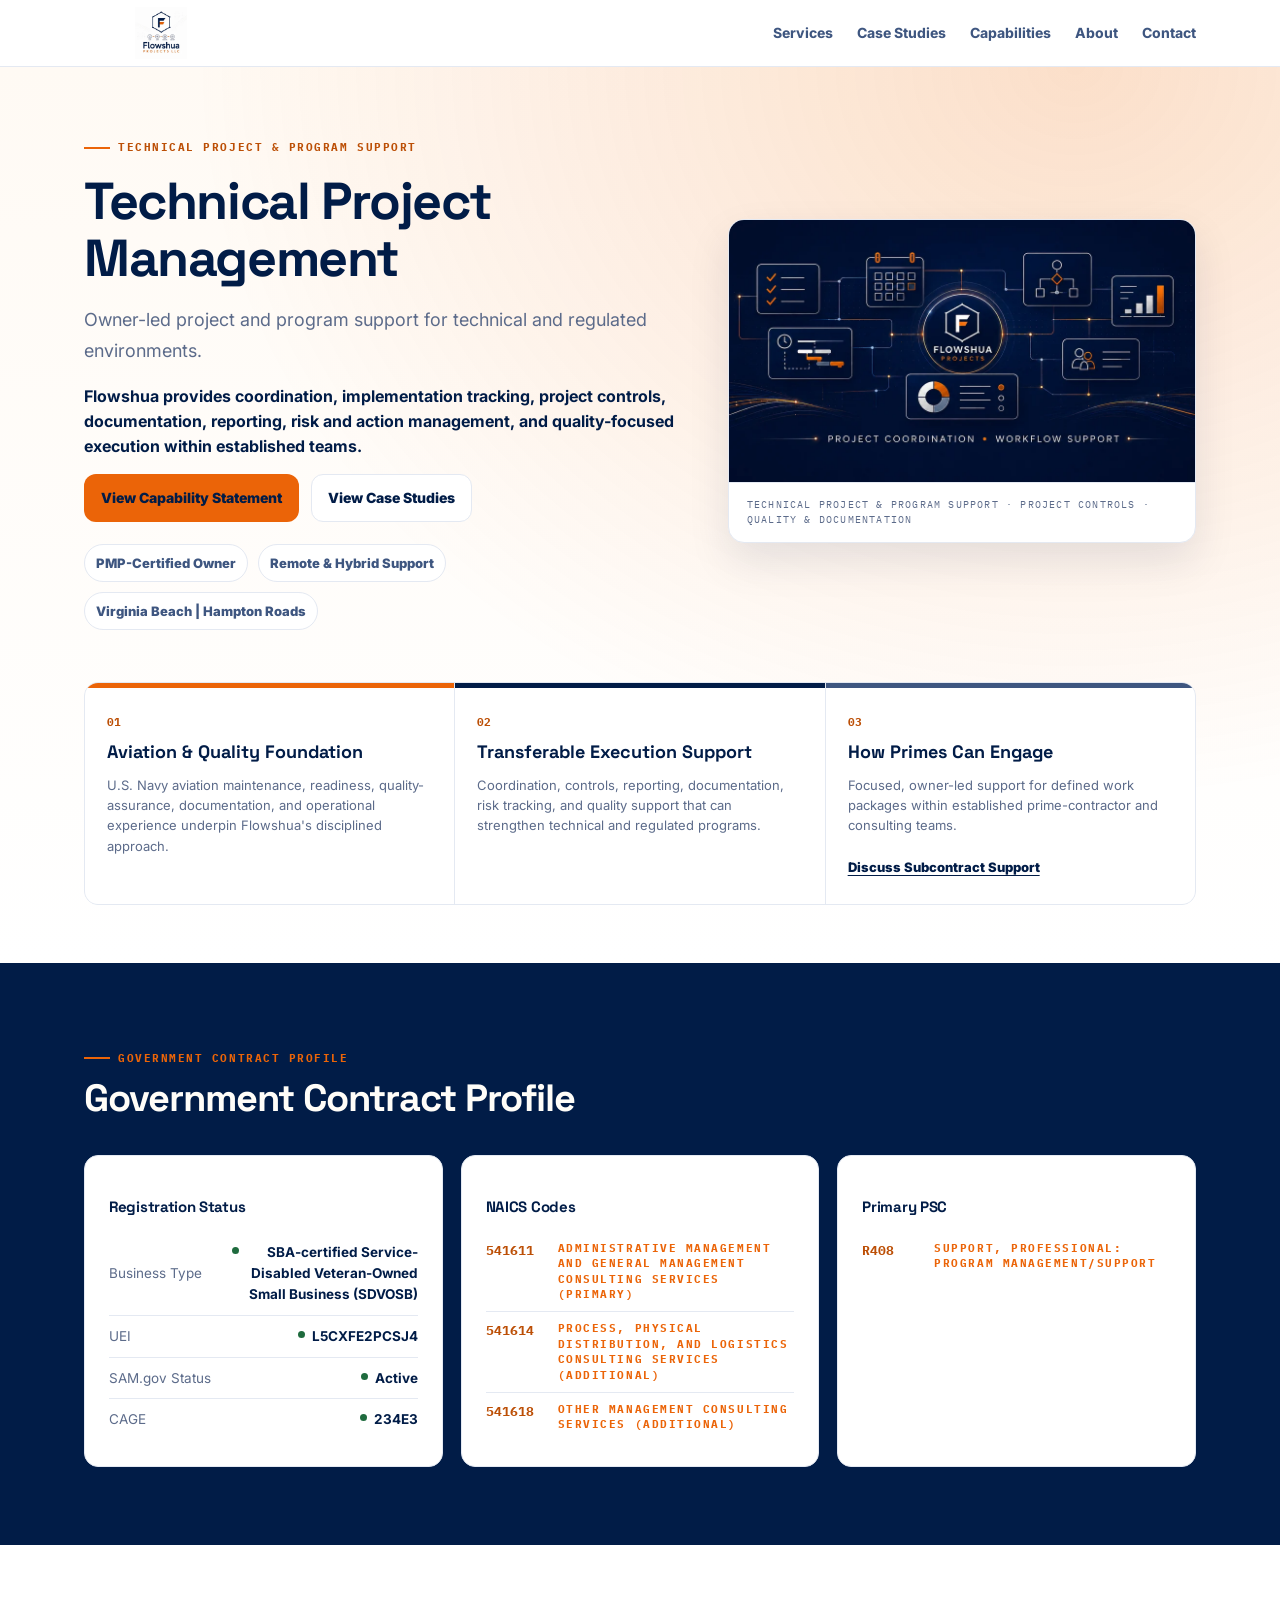
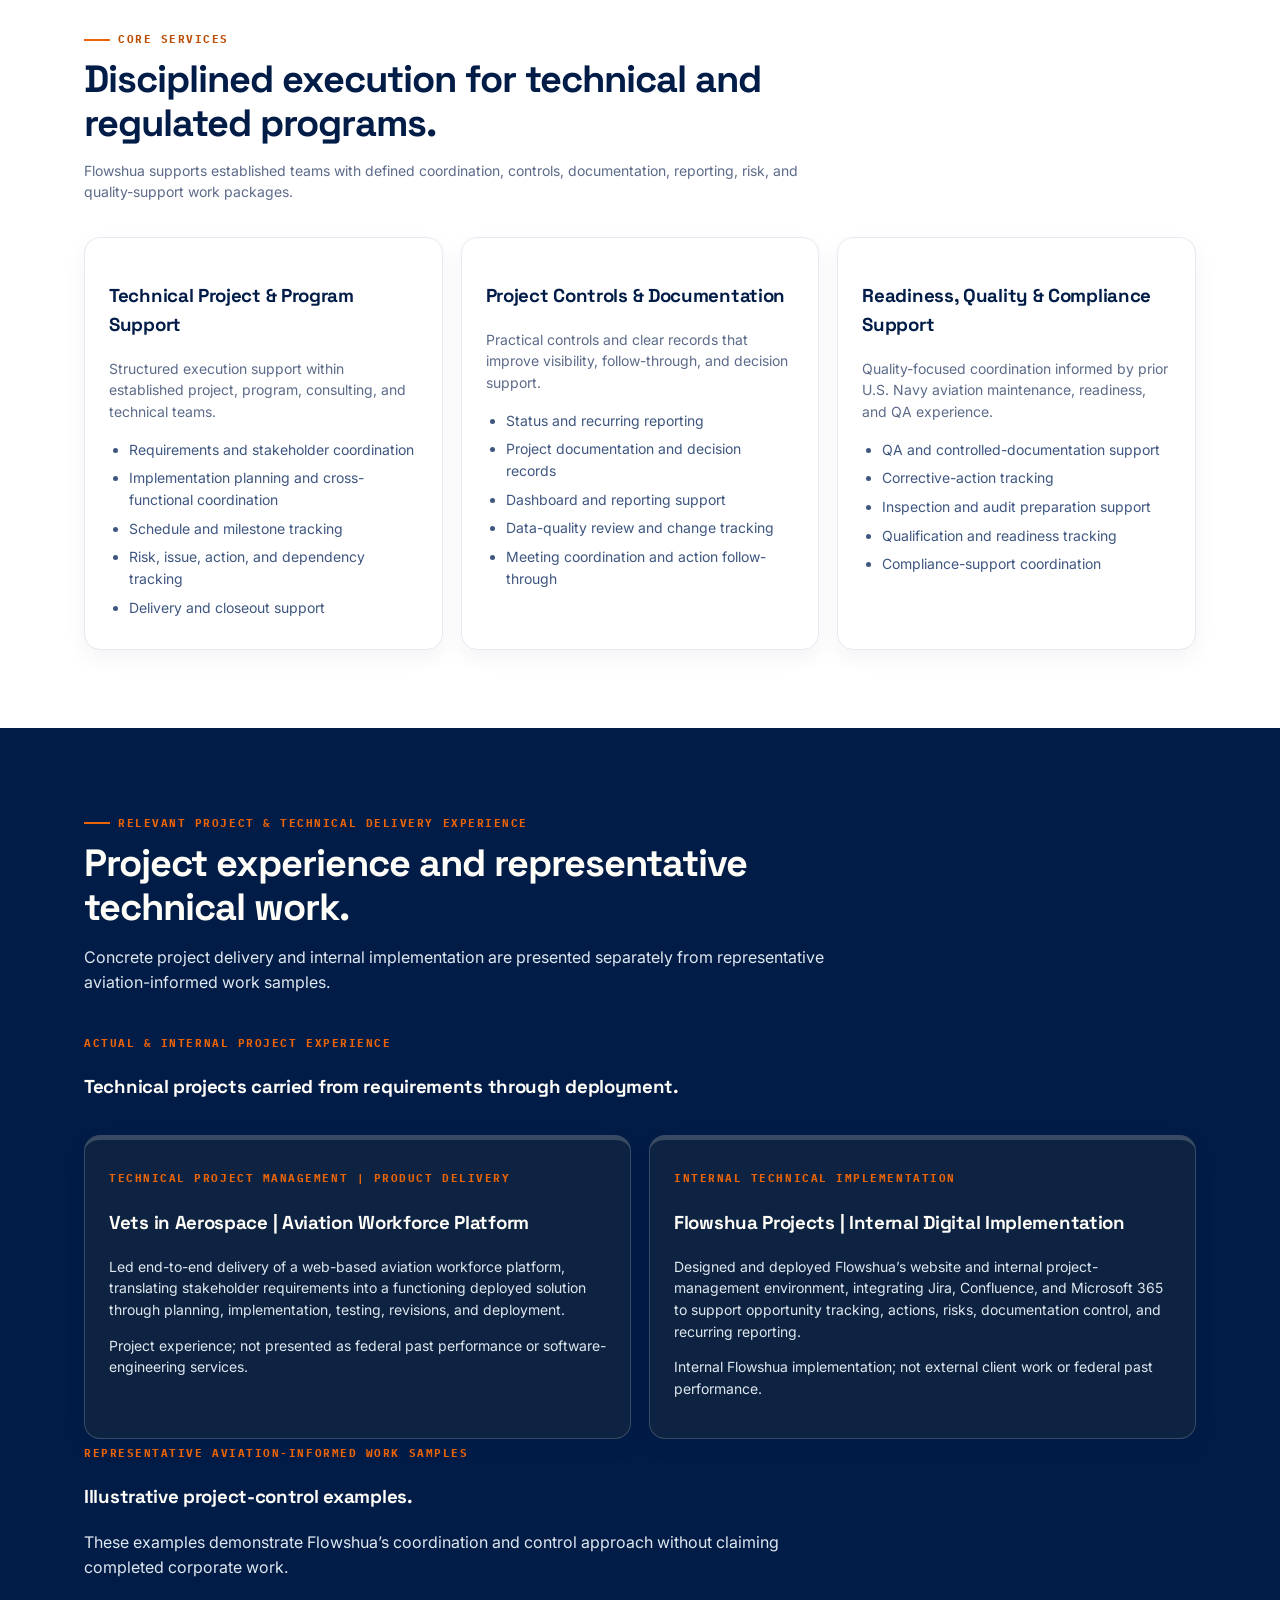
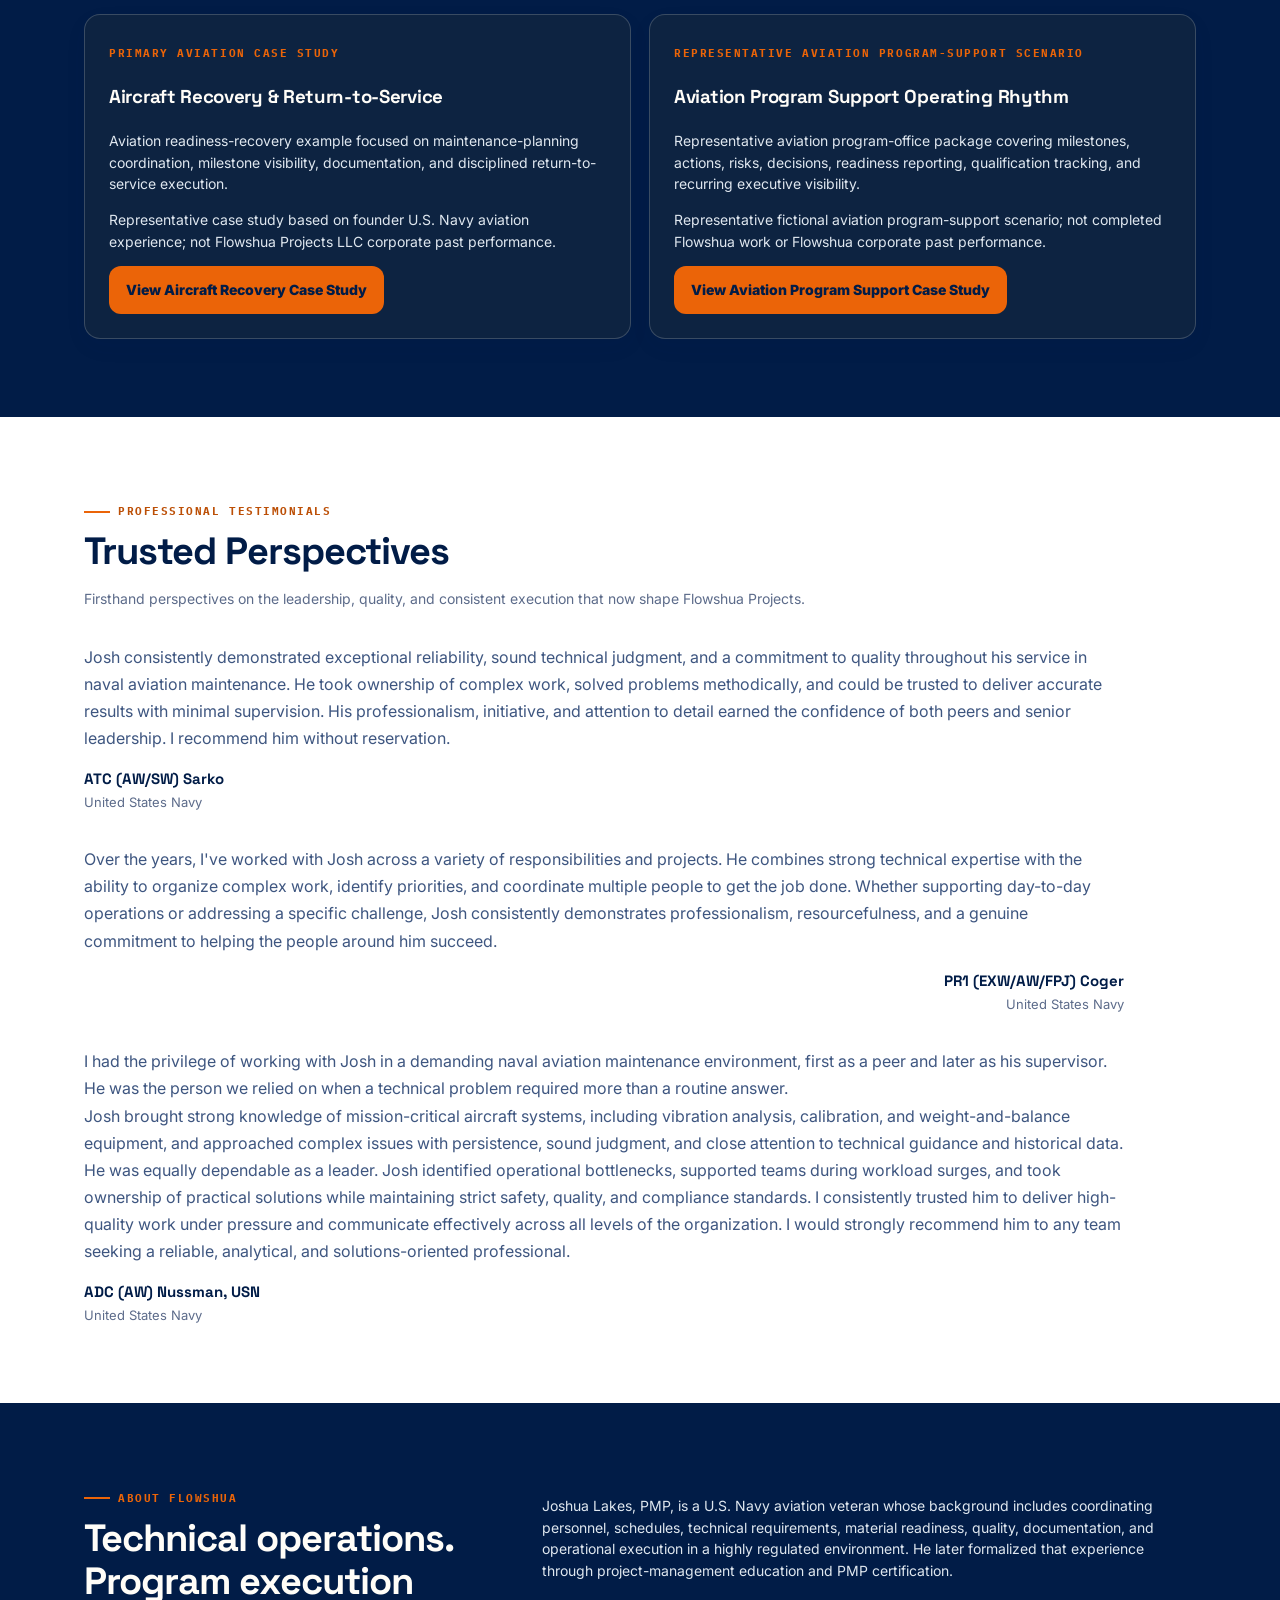
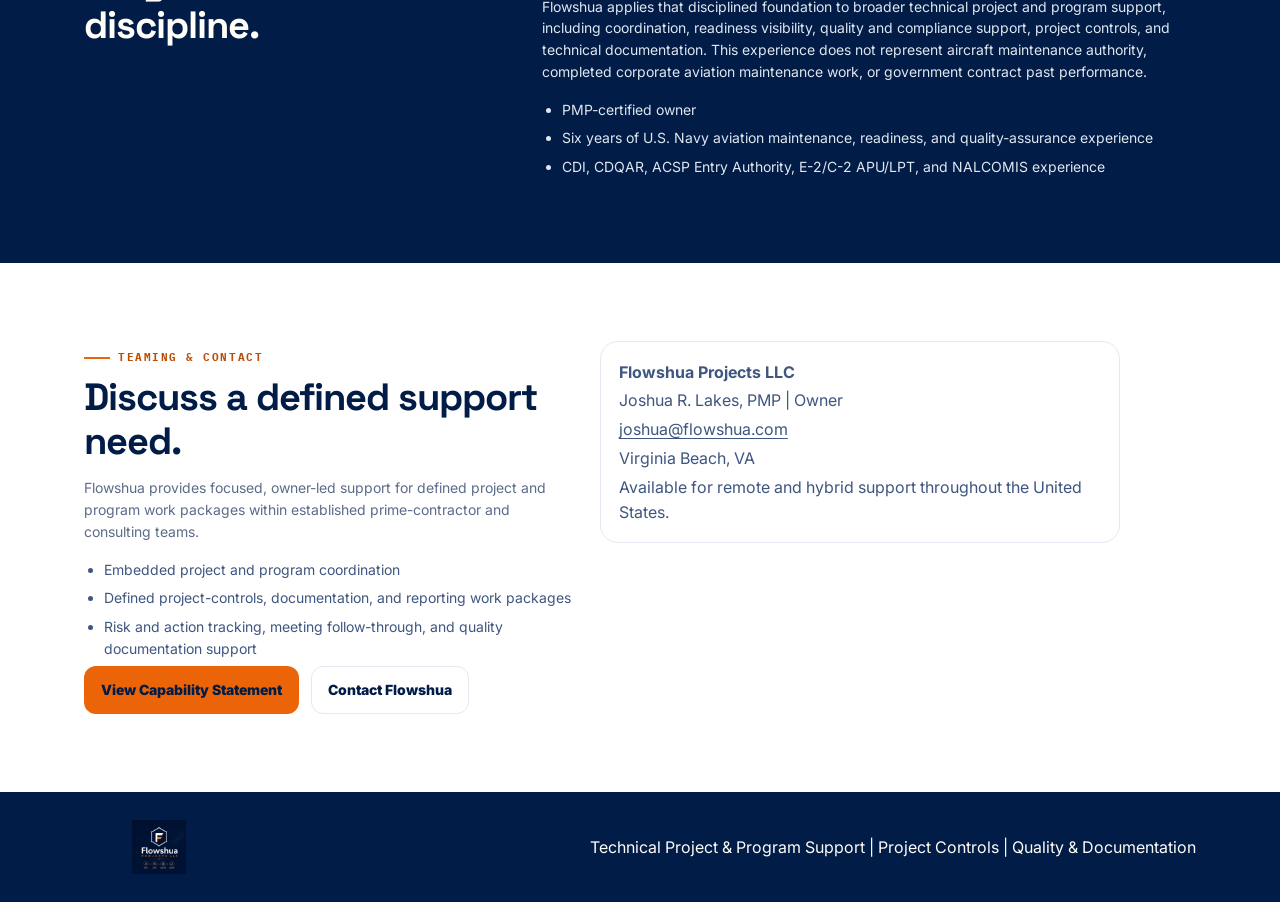
==== commit 85e9246d: "feat: add general capability statement and neutralize primary CTAs" ====
--- a/index.html
+++ b/index.html
@@ -94,7 +94,7 @@
 <p class="lead">Owner-led project and program support for technical and regulated environments.</p>
 <p><strong>Flowshua provides coordination, implementation tracking, project controls, documentation, reporting, risk and action management, and quality-focused execution within established teams.</strong></p>
 <div class="hero-actions">
-<a class="button primary" href="/government/" aria-label="View the Flowshua capability statement">View Capability Statement</a>
+<a class="button primary" href="/assets/capability-statements/Flowshua_Technical_Project_Program_Support_Capability_Statement.pdf" target="_blank" rel="noopener noreferrer" aria-label="View the Flowshua Technical Project and Program Support Capability Statement in a new tab">View Capability Statement</a>
 <a class="button secondary" href="#portfolio" aria-label="View Flowshua case studies">View Case Studies</a>
 </div>
 <ul class="cred-row" aria-label="Flowshua credibility highlights">
@@ -206,7 +206,7 @@
 </div>
 </section>
 <section class="section dark" id="about"><div class="wrap info-grid"><div><div class="eyebrow">About Flowshua</div><h2>Technical operations. Program execution discipline.</h2></div><div><p class="muted">Joshua Lakes, PMP, is a U.S. Navy aviation veteran whose background includes coordinating personnel, schedules, technical requirements, material readiness, quality, documentation, and operational execution in a highly regulated environment. He later formalized that experience through project-management education and PMP certification.</p><p class="muted">Flowshua applies that disciplined foundation to broader technical project and program support, including coordination, readiness visibility, quality and compliance support, project controls, and technical documentation. This experience does not represent aircraft maintenance authority, completed corporate aviation maintenance work, or government contract past performance.</p><ul class="credential-list"><li>PMP-certified owner</li><li>Six years of U.S. Navy aviation maintenance, readiness, and quality-assurance experience</li><li>CDI, CDQAR, ACSP Entry Authority, E-2/C-2 APU/LPT, and NALCOMIS experience</li></ul></div></div></section>
-<section class="section" id="contact"><div class="wrap contact-grid"><div><div class="eyebrow">Teaming &amp; Contact</div><h2>Discuss a defined support need.</h2><p class="muted">Flowshua provides focused, owner-led support for defined project and program work packages within established prime-contractor and consulting teams.</p><ul class="credential-list"><li>Embedded project and program coordination</li><li>Defined project-controls, documentation, and reporting work packages</li><li>Risk and action tracking, meeting follow-through, and quality documentation support</li></ul><div class="actions"><a class="button primary" href="/government/">View Aviation Capability Statement</a><a class="button secondary" href="mailto:joshua@flowshua.com">Contact Flowshua</a></div></div><div><div class="contact-card"><strong>Flowshua Projects LLC</strong><span>Joshua R. Lakes, PMP | Owner</span><a href="mailto:joshua@flowshua.com">joshua@flowshua.com</a><span>Virginia Beach, VA</span><span>Available for remote and hybrid support throughout the United States.</span></div></div></div></section>
+<section class="section" id="contact"><div class="wrap contact-grid"><div><div class="eyebrow">Teaming &amp; Contact</div><h2>Discuss a defined support need.</h2><p class="muted">Flowshua provides focused, owner-led support for defined project and program work packages within established prime-contractor and consulting teams.</p><ul class="credential-list"><li>Embedded project and program coordination</li><li>Defined project-controls, documentation, and reporting work packages</li><li>Risk and action tracking, meeting follow-through, and quality documentation support</li></ul><div class="actions"><a class="button primary" href="/assets/capability-statements/Flowshua_Technical_Project_Program_Support_Capability_Statement.pdf" target="_blank" rel="noopener noreferrer" aria-label="View the Flowshua Technical Project and Program Support Capability Statement in a new tab">View Capability Statement</a><a class="button secondary" href="mailto:joshua@flowshua.com">Contact Flowshua</a></div></div><div><div class="contact-card"><strong>Flowshua Projects LLC</strong><span>Joshua R. Lakes, PMP | Owner</span><a href="mailto:joshua@flowshua.com">joshua@flowshua.com</a><span>Virginia Beach, VA</span><span>Available for remote and hybrid support throughout the United States.</span></div></div></div></section>
 </main>
 <footer class="site-footer"><div class="wrap foot"><img class="footer-logo" src="assets/optimized/flowshua-logo-dark-320.webp" alt="Flowshua Projects technical project and program support company logo" width="150" height="54" loading="lazy" decoding="async"><span>Technical Project &amp; Program Support | Project Controls | Quality &amp; Documentation</span></div></footer>
 <script src="assets/site.js"></script>
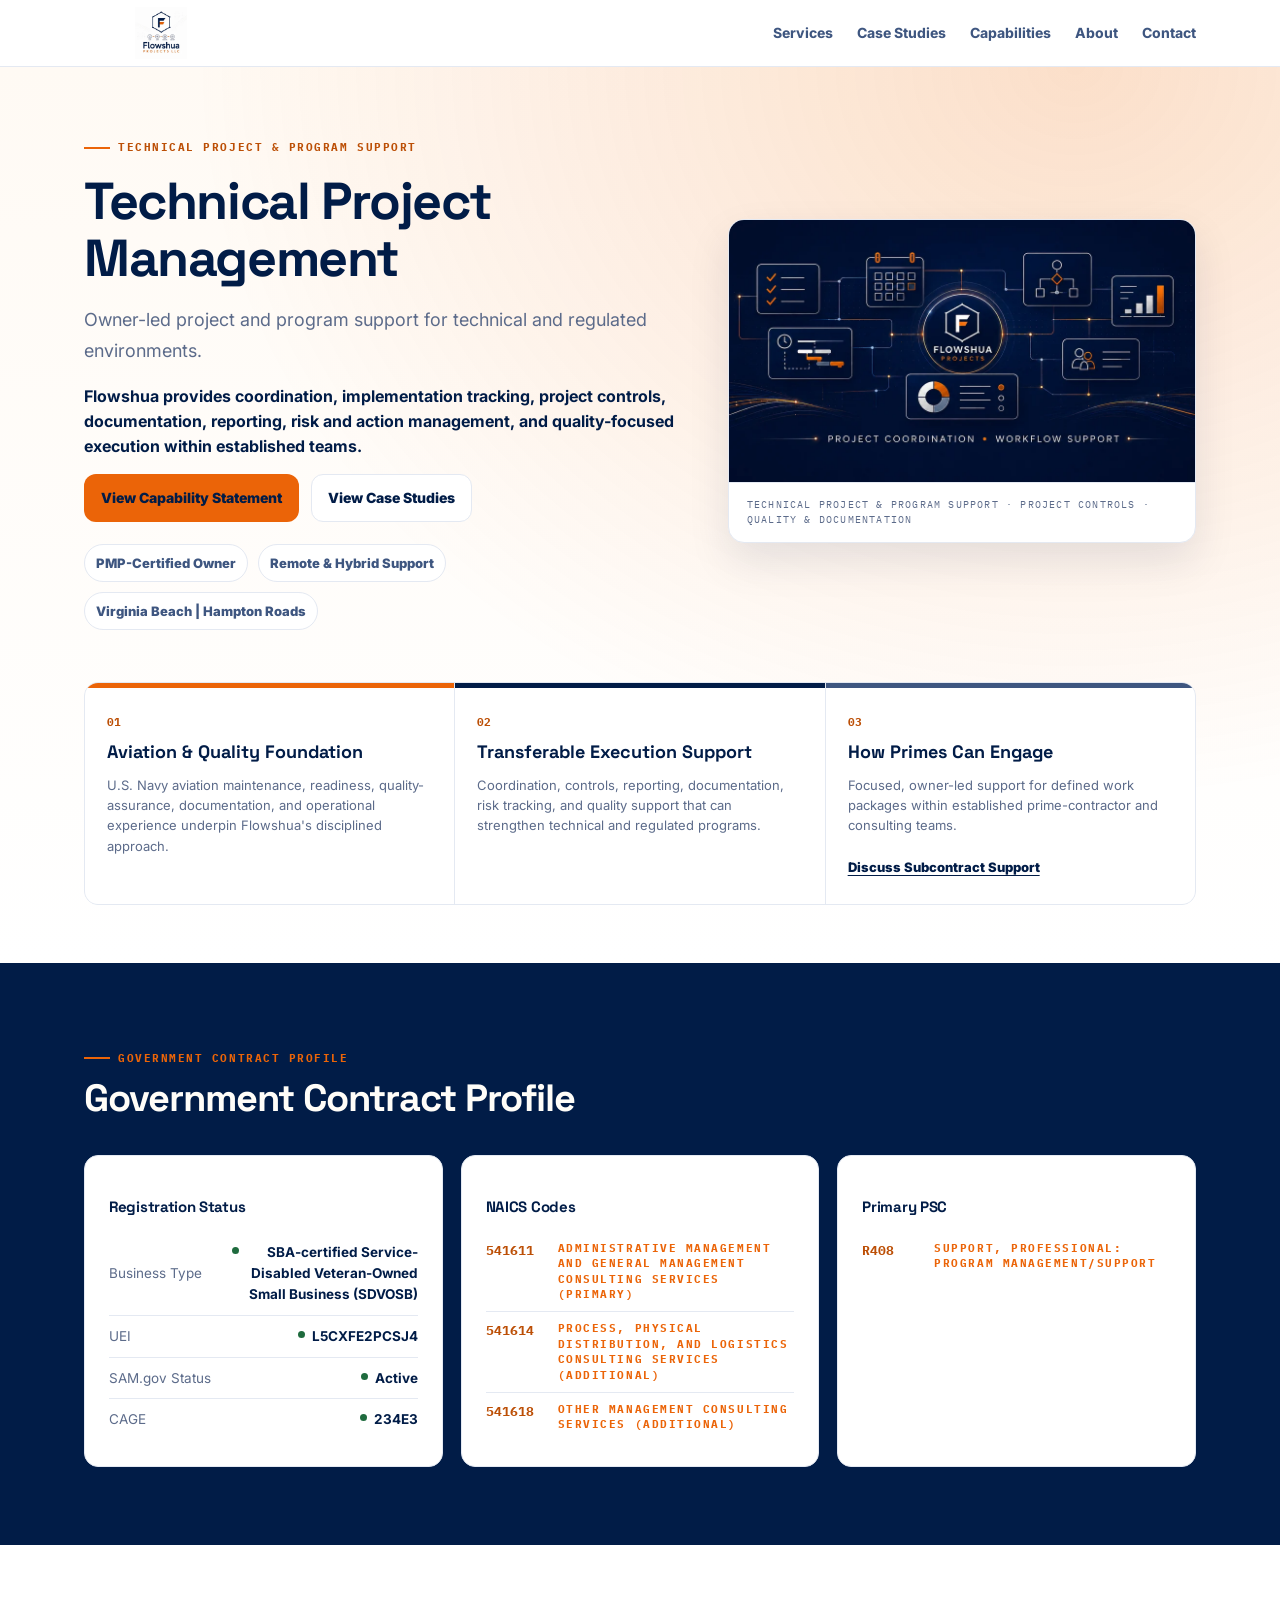
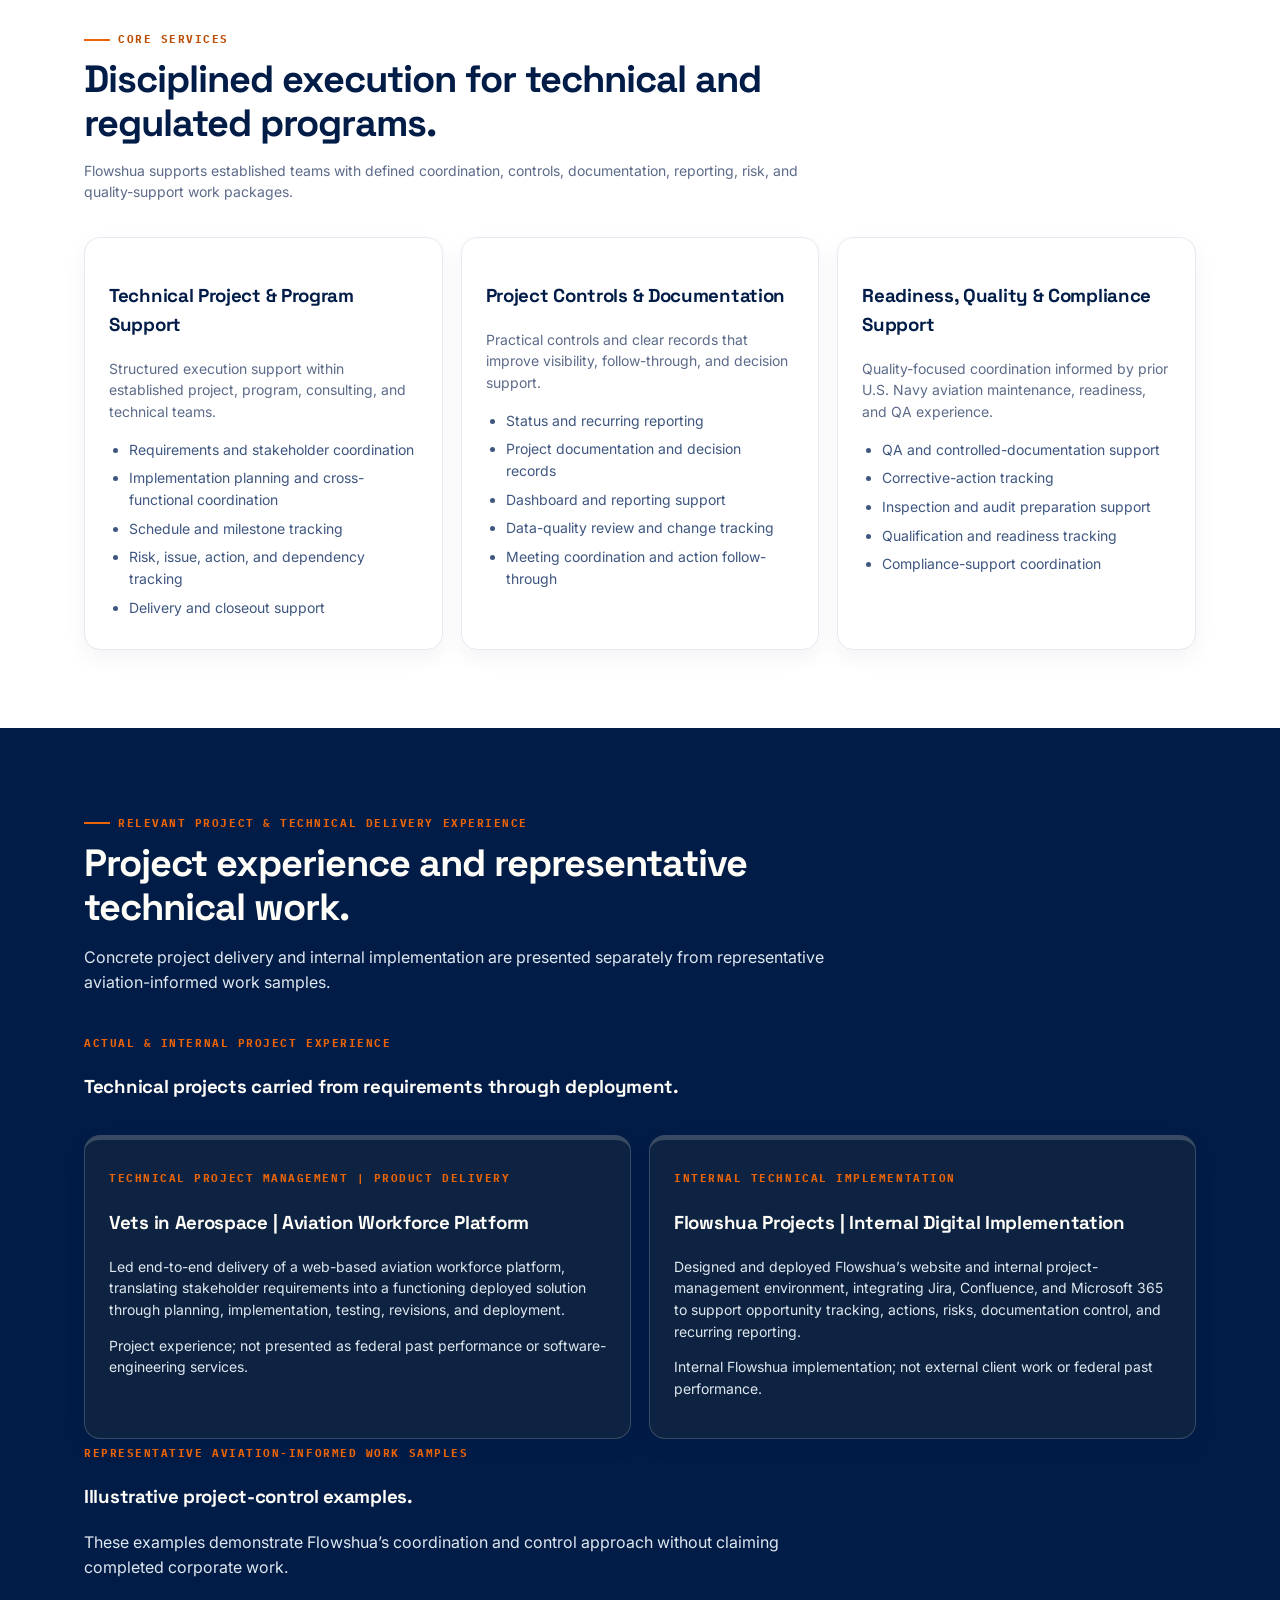
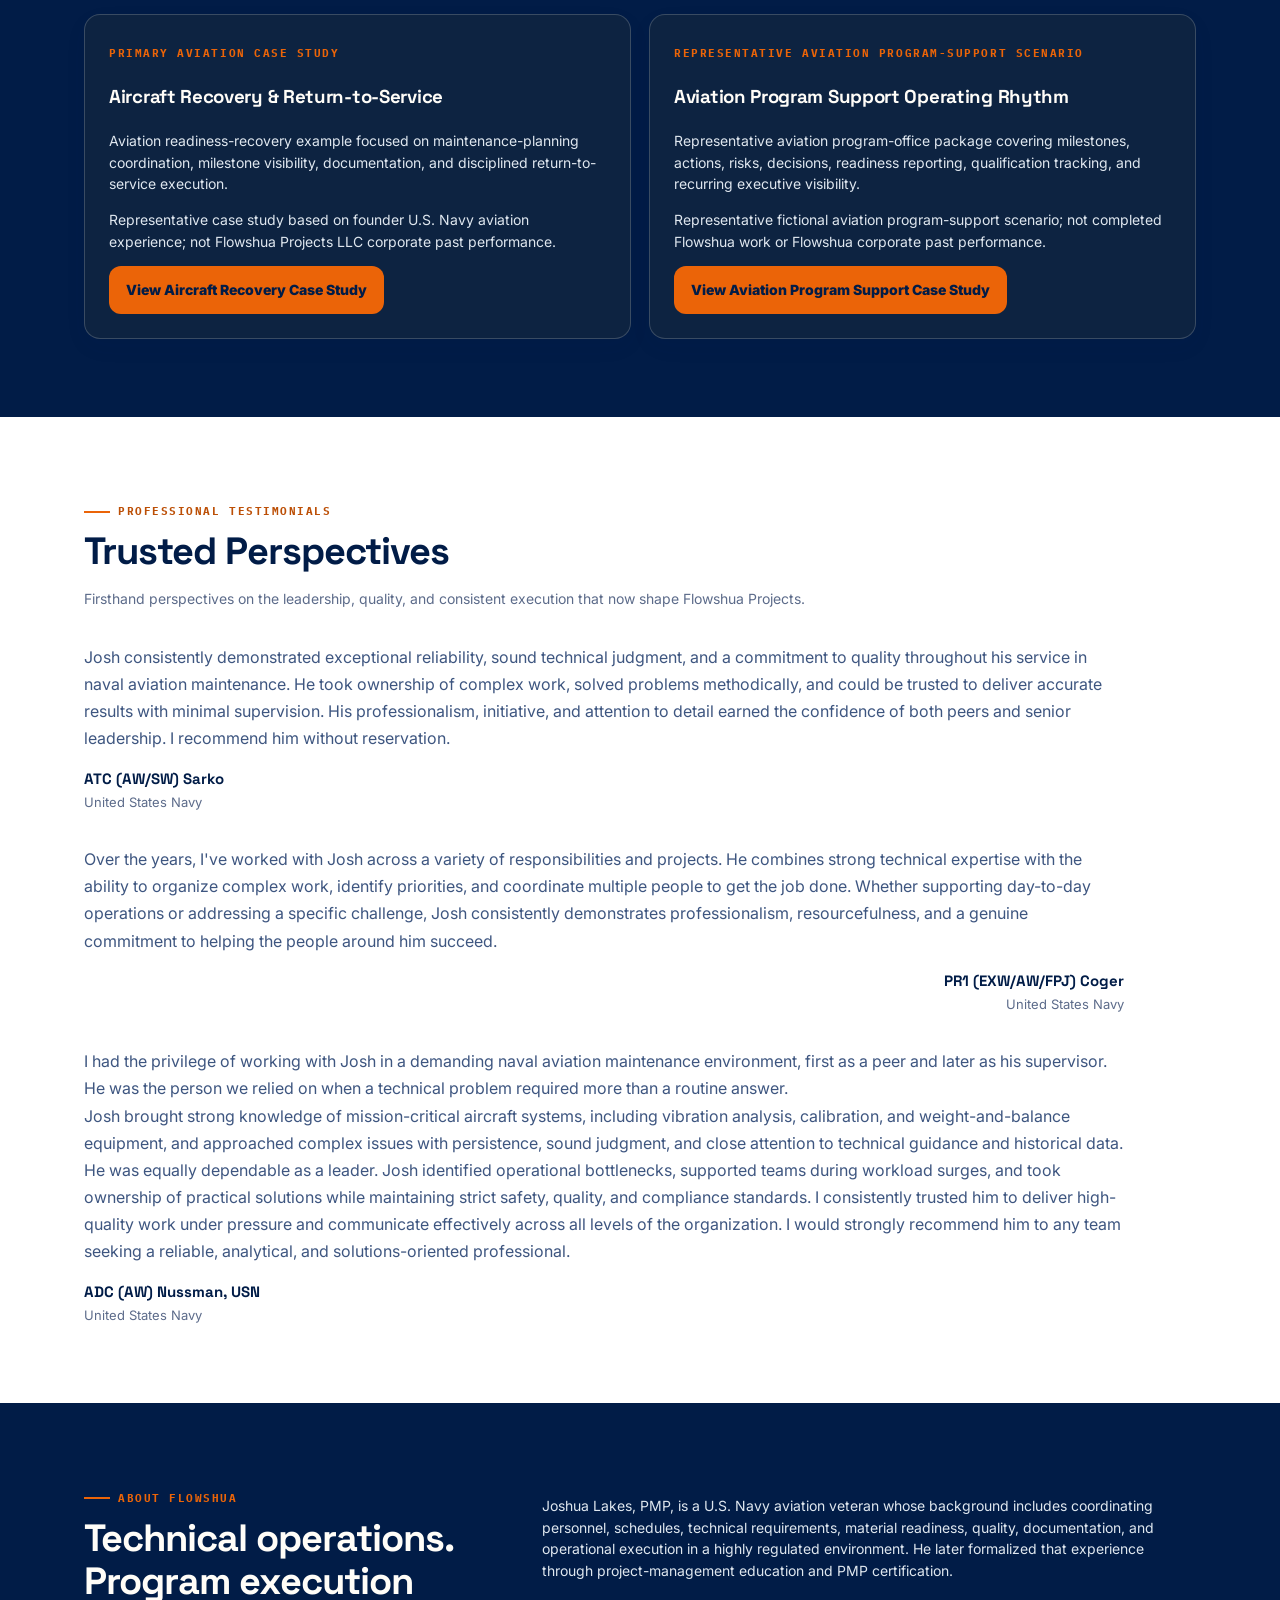
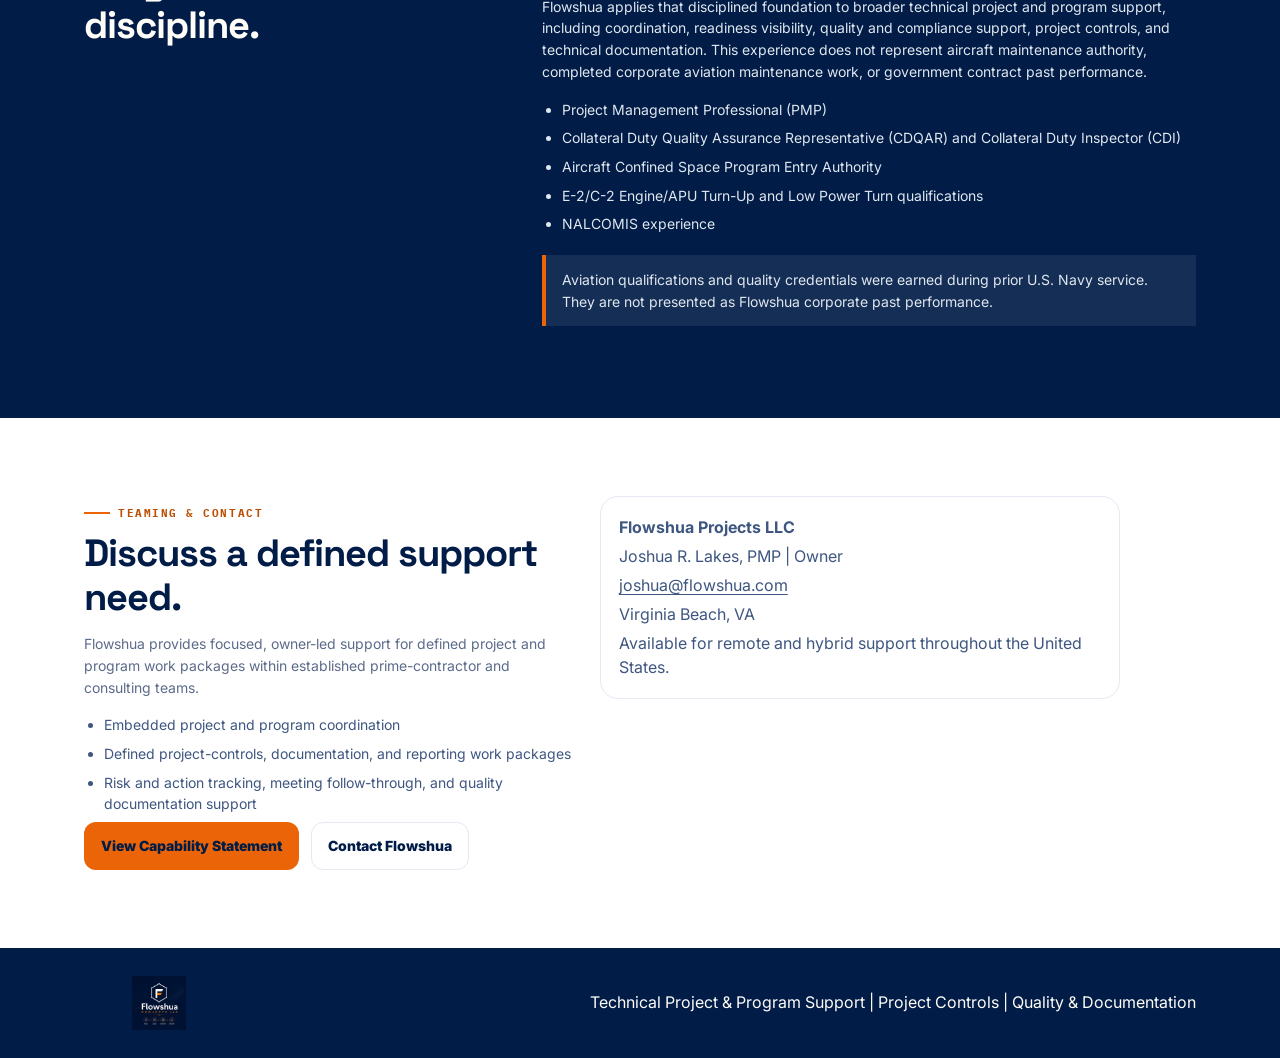
==== commit 2701af52: "chore: resolve main conflicts for broadened positioning" ====
--- a/index.html
+++ b/index.html
@@ -205,7 +205,7 @@
 </div>
 </div>
 </section>
-<section class="section dark" id="about"><div class="wrap info-grid"><div><div class="eyebrow">About Flowshua</div><h2>Technical operations. Program execution discipline.</h2></div><div><p class="muted">Joshua Lakes, PMP, is a U.S. Navy aviation veteran whose background includes coordinating personnel, schedules, technical requirements, material readiness, quality, documentation, and operational execution in a highly regulated environment. He later formalized that experience through project-management education and PMP certification.</p><p class="muted">Flowshua applies that disciplined foundation to broader technical project and program support, including coordination, readiness visibility, quality and compliance support, project controls, and technical documentation. This experience does not represent aircraft maintenance authority, completed corporate aviation maintenance work, or government contract past performance.</p><ul class="credential-list"><li>PMP-certified owner</li><li>Six years of U.S. Navy aviation maintenance, readiness, and quality-assurance experience</li><li>CDI, CDQAR, ACSP Entry Authority, E-2/C-2 APU/LPT, and NALCOMIS experience</li></ul></div></div></section>
+<section class="section dark" id="about"><div class="wrap info-grid"><div><div class="eyebrow">About Flowshua</div><h2>Technical operations. Program execution discipline.</h2></div><div><p class="muted">Joshua Lakes, PMP, is a U.S. Navy aviation veteran whose background includes coordinating personnel, schedules, technical requirements, material readiness, quality, documentation, and operational execution in a highly regulated environment. He later formalized that experience through project-management education and PMP certification.</p><p class="muted">Flowshua applies that disciplined foundation to broader technical project and program support, including coordination, readiness visibility, quality and compliance support, project controls, and technical documentation. This experience does not represent aircraft maintenance authority, completed corporate aviation maintenance work, or government contract past performance.</p><ul class="credential-list"><li>Project Management Professional (PMP)</li><li>Collateral Duty Quality Assurance Representative (CDQAR) and Collateral Duty Inspector (CDI)</li><li>Aircraft Confined Space Program Entry Authority</li><li>E-2/C-2 Engine/APU Turn-Up and Low Power Turn qualifications</li><li>NALCOMIS experience</li></ul><p class="credential-qualifier">Aviation qualifications and quality credentials were earned during prior U.S. Navy service. They are not presented as Flowshua corporate past performance.</p></div></div></section>
 <section class="section" id="contact"><div class="wrap contact-grid"><div><div class="eyebrow">Teaming &amp; Contact</div><h2>Discuss a defined support need.</h2><p class="muted">Flowshua provides focused, owner-led support for defined project and program work packages within established prime-contractor and consulting teams.</p><ul class="credential-list"><li>Embedded project and program coordination</li><li>Defined project-controls, documentation, and reporting work packages</li><li>Risk and action tracking, meeting follow-through, and quality documentation support</li></ul><div class="actions"><a class="button primary" href="/assets/capability-statements/Flowshua_Technical_Project_Program_Support_Capability_Statement.pdf" target="_blank" rel="noopener noreferrer" aria-label="View the Flowshua Technical Project and Program Support Capability Statement in a new tab">View Capability Statement</a><a class="button secondary" href="mailto:joshua@flowshua.com">Contact Flowshua</a></div></div><div><div class="contact-card"><strong>Flowshua Projects LLC</strong><span>Joshua R. Lakes, PMP | Owner</span><a href="mailto:joshua@flowshua.com">joshua@flowshua.com</a><span>Virginia Beach, VA</span><span>Available for remote and hybrid support throughout the United States.</span></div></div></div></section>
 </main>
 <footer class="site-footer"><div class="wrap foot"><img class="footer-logo" src="assets/optimized/flowshua-logo-dark-320.webp" alt="Flowshua Projects technical project and program support company logo" width="150" height="54" loading="lazy" decoding="async"><span>Technical Project &amp; Program Support | Project Controls | Quality &amp; Documentation</span></div></footer>
